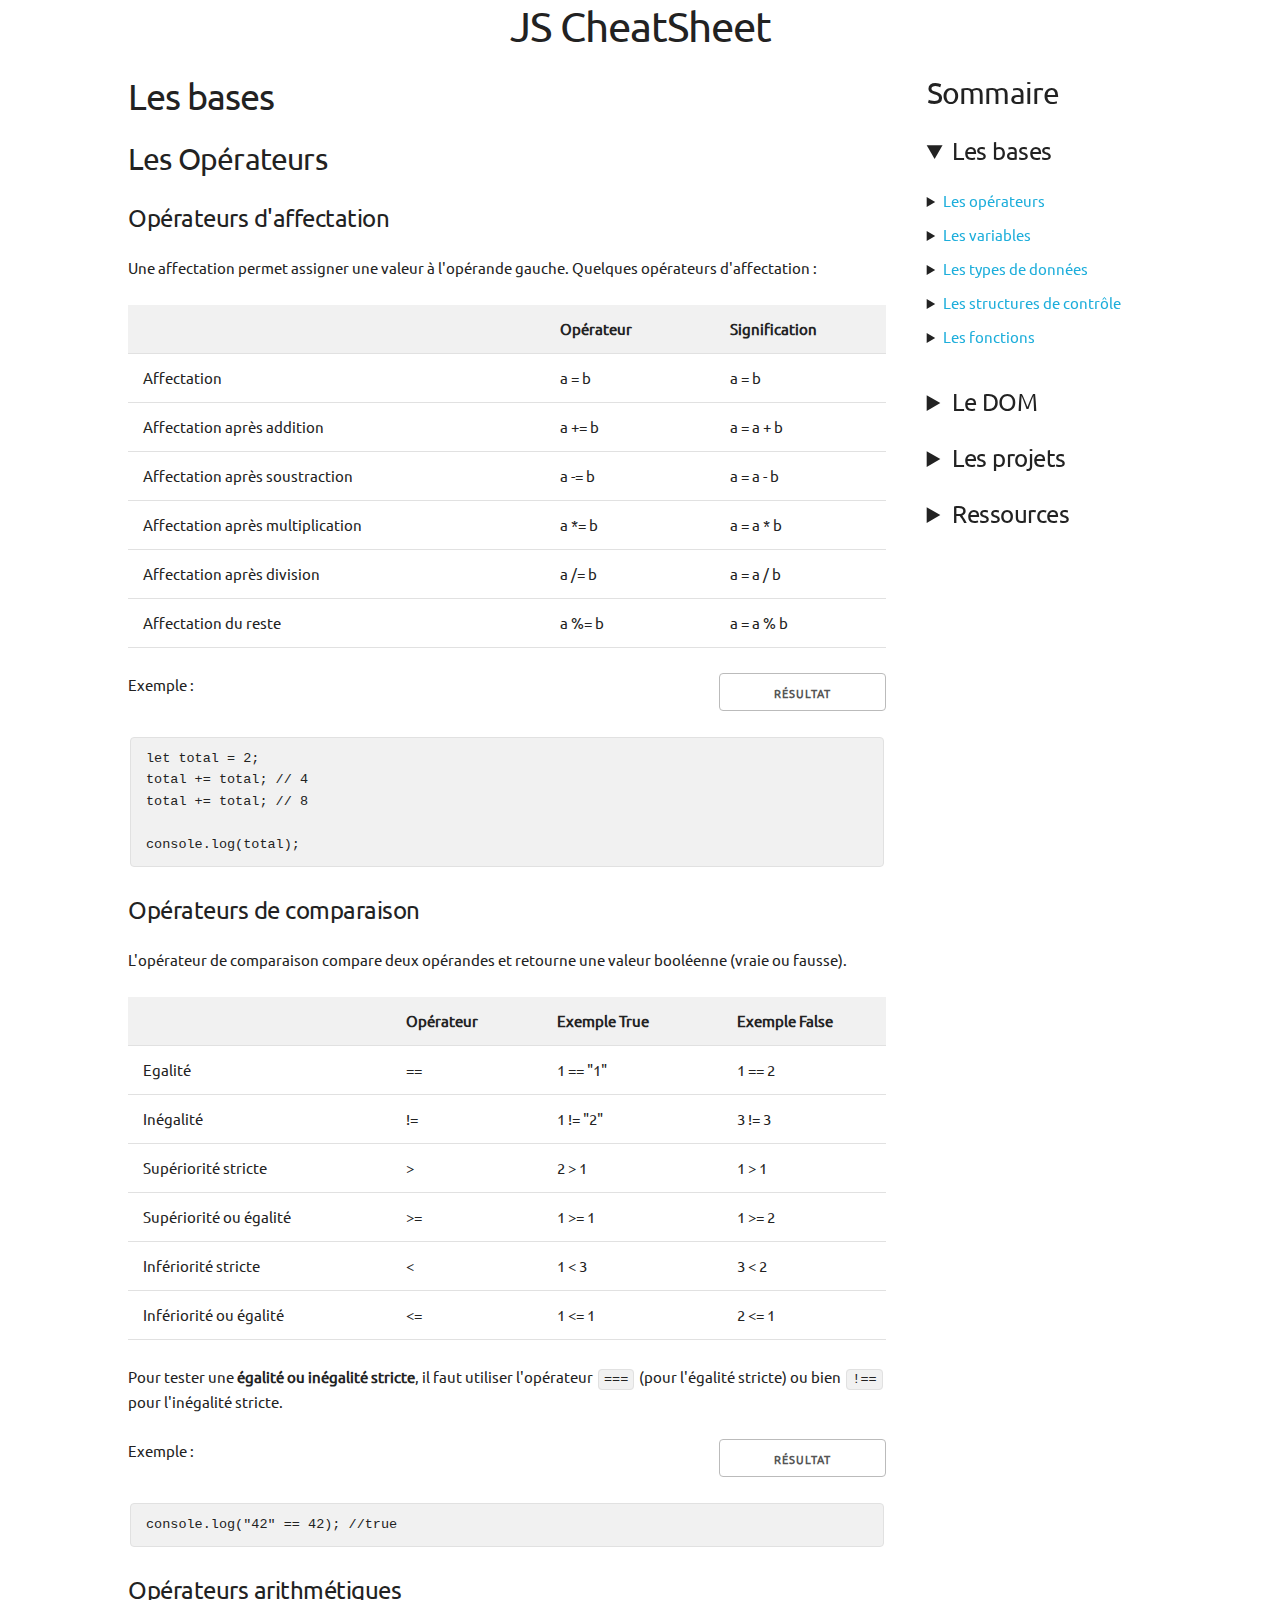
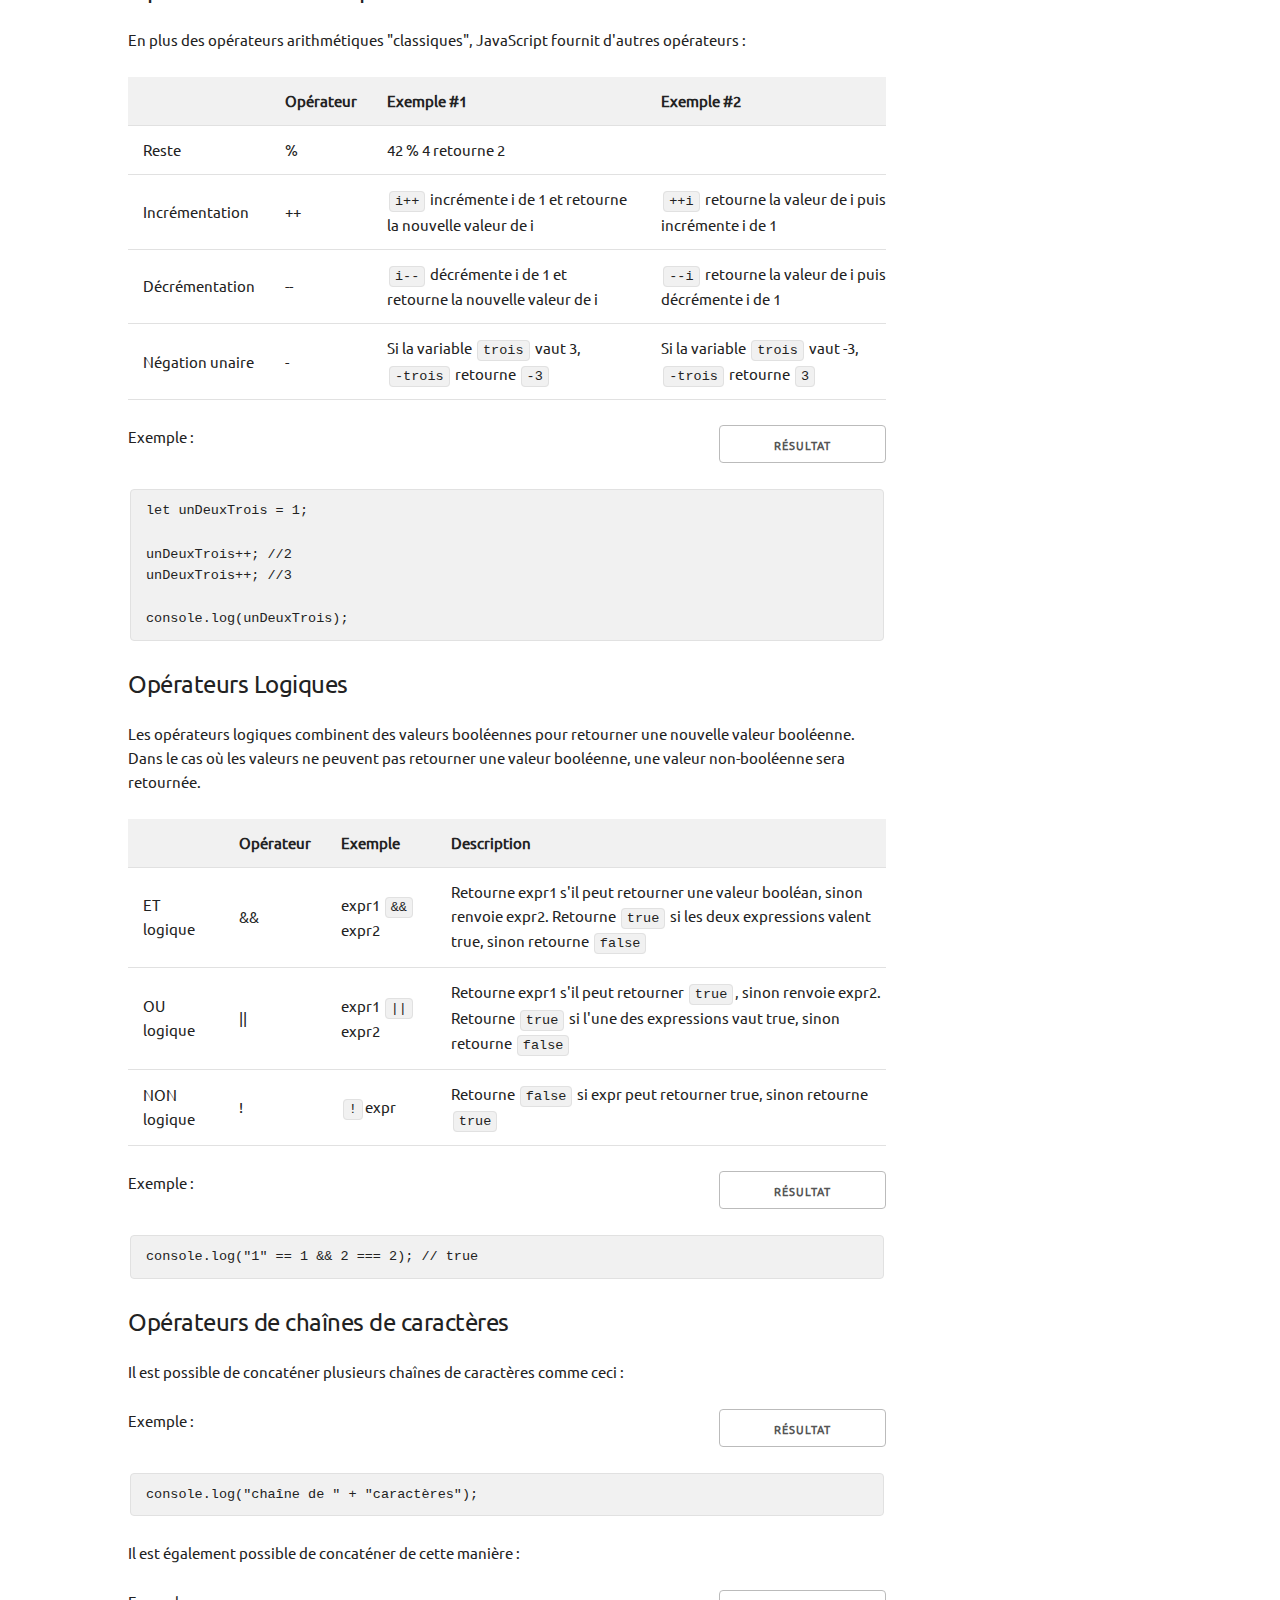
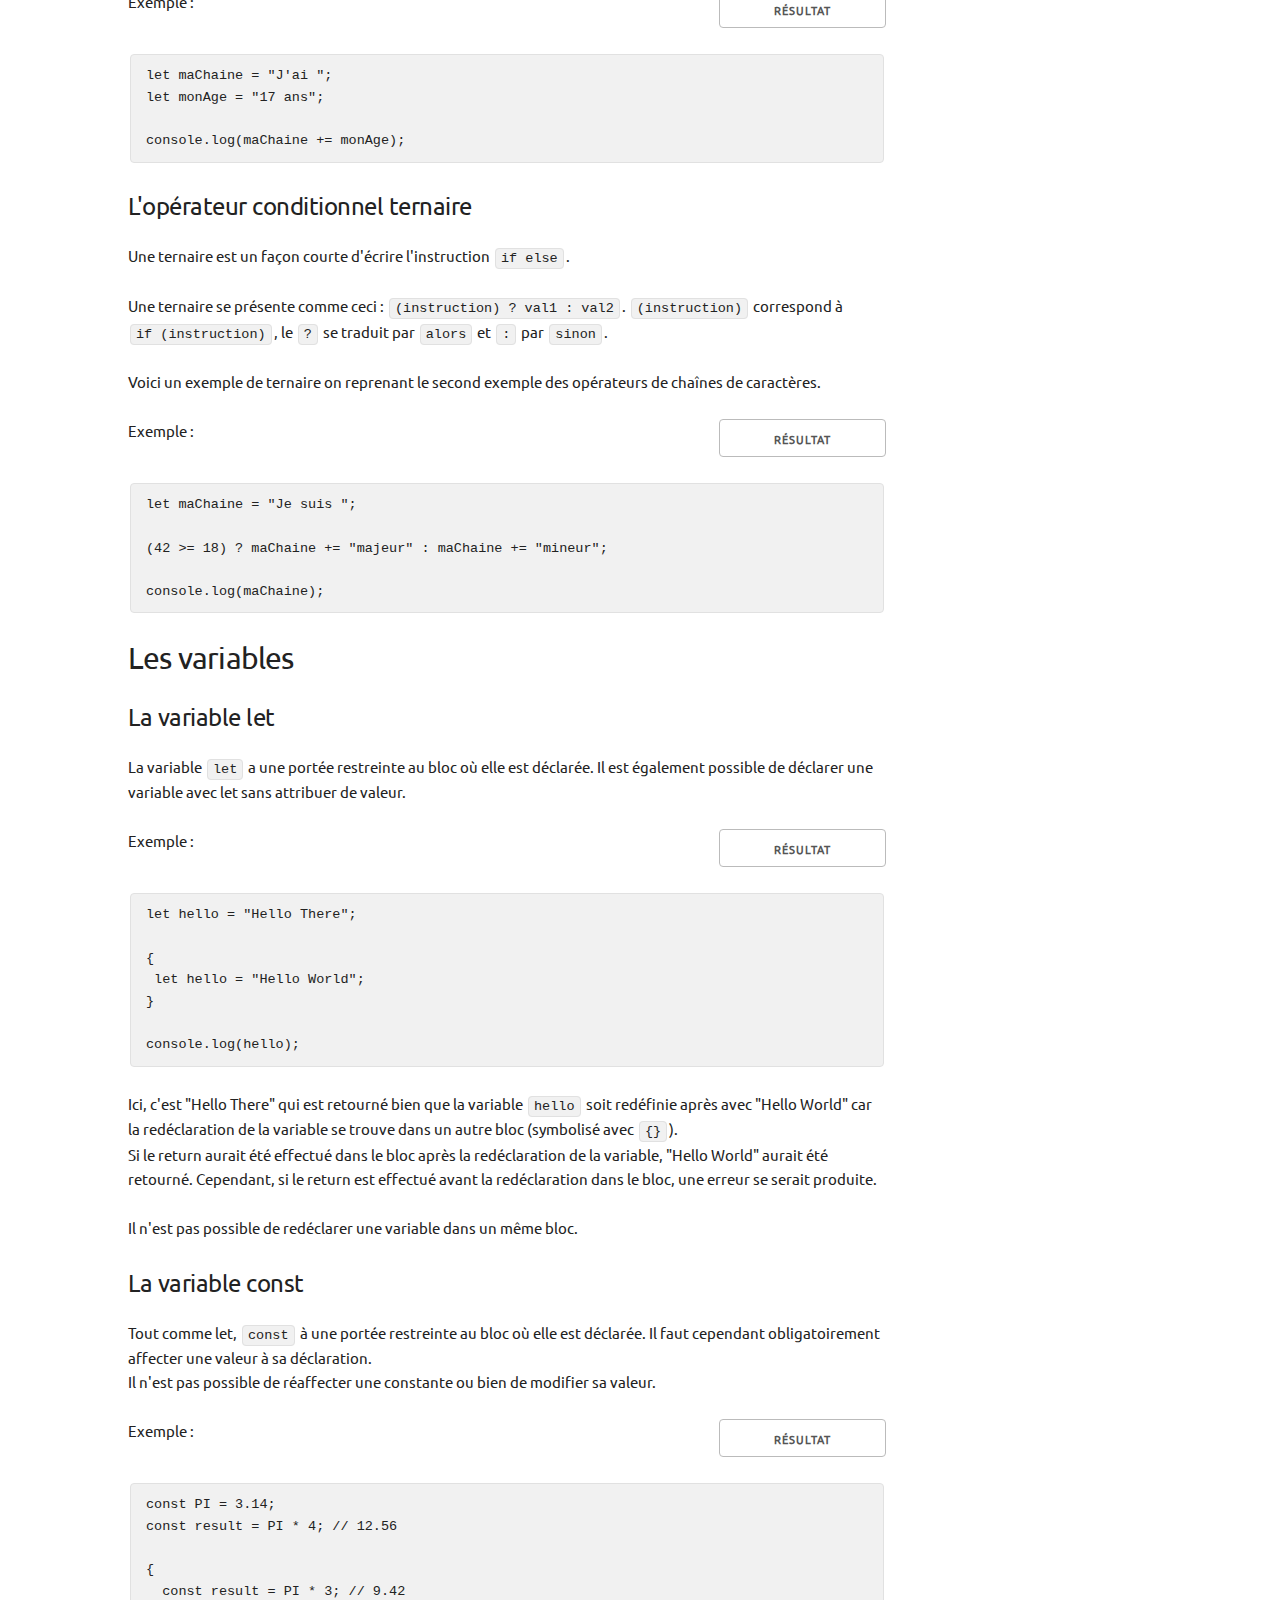
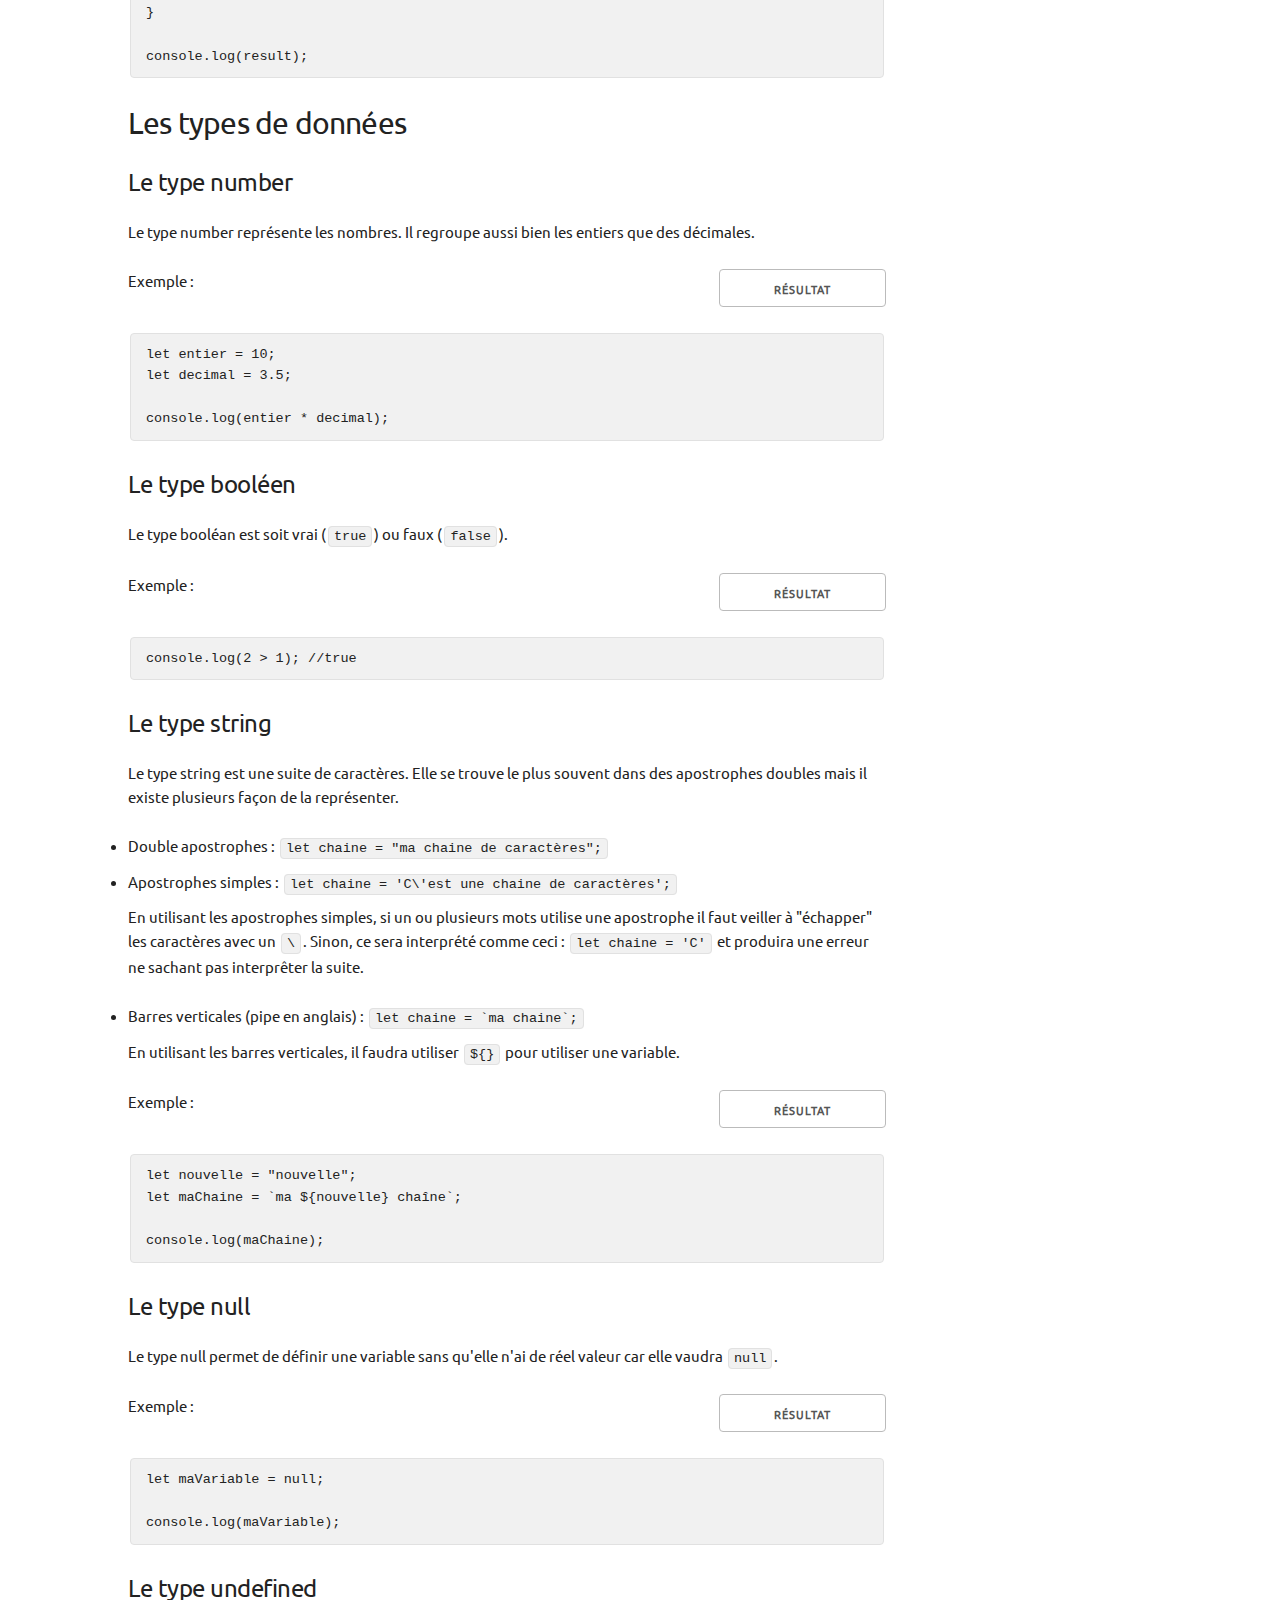
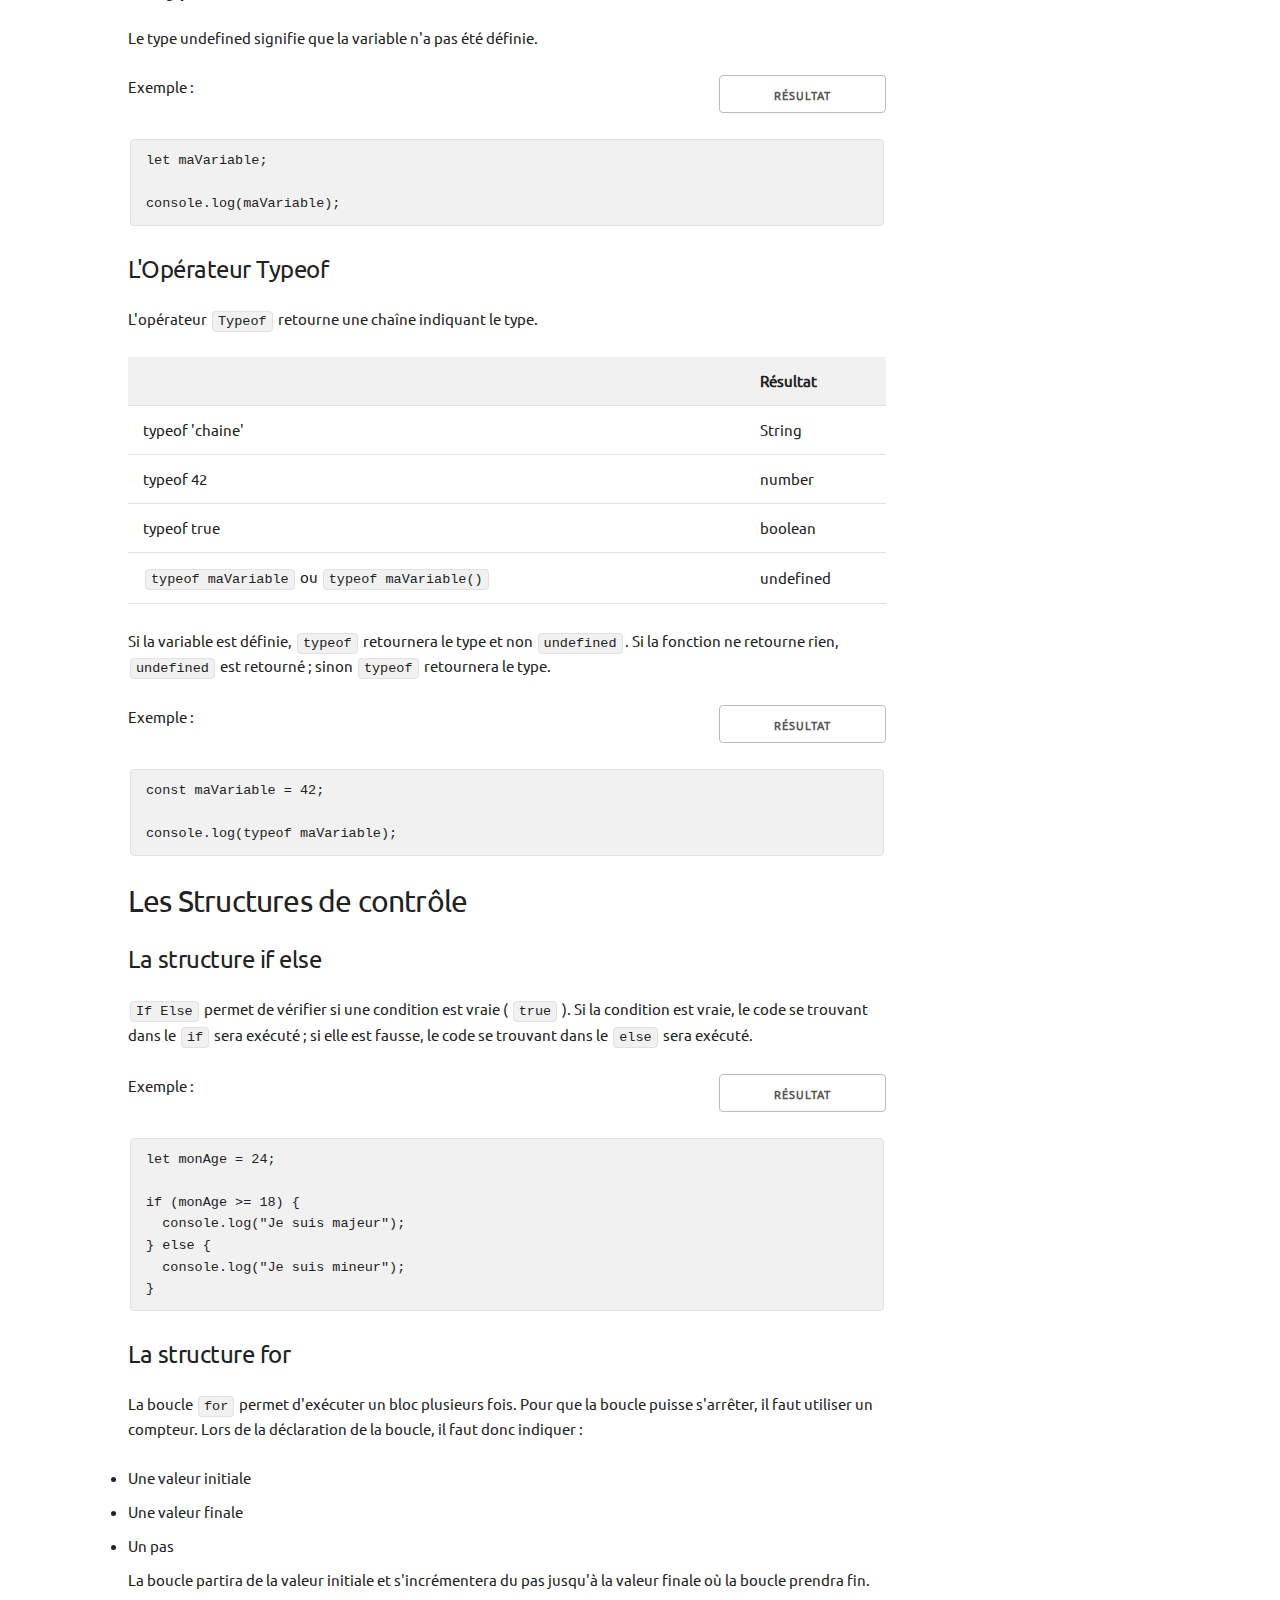
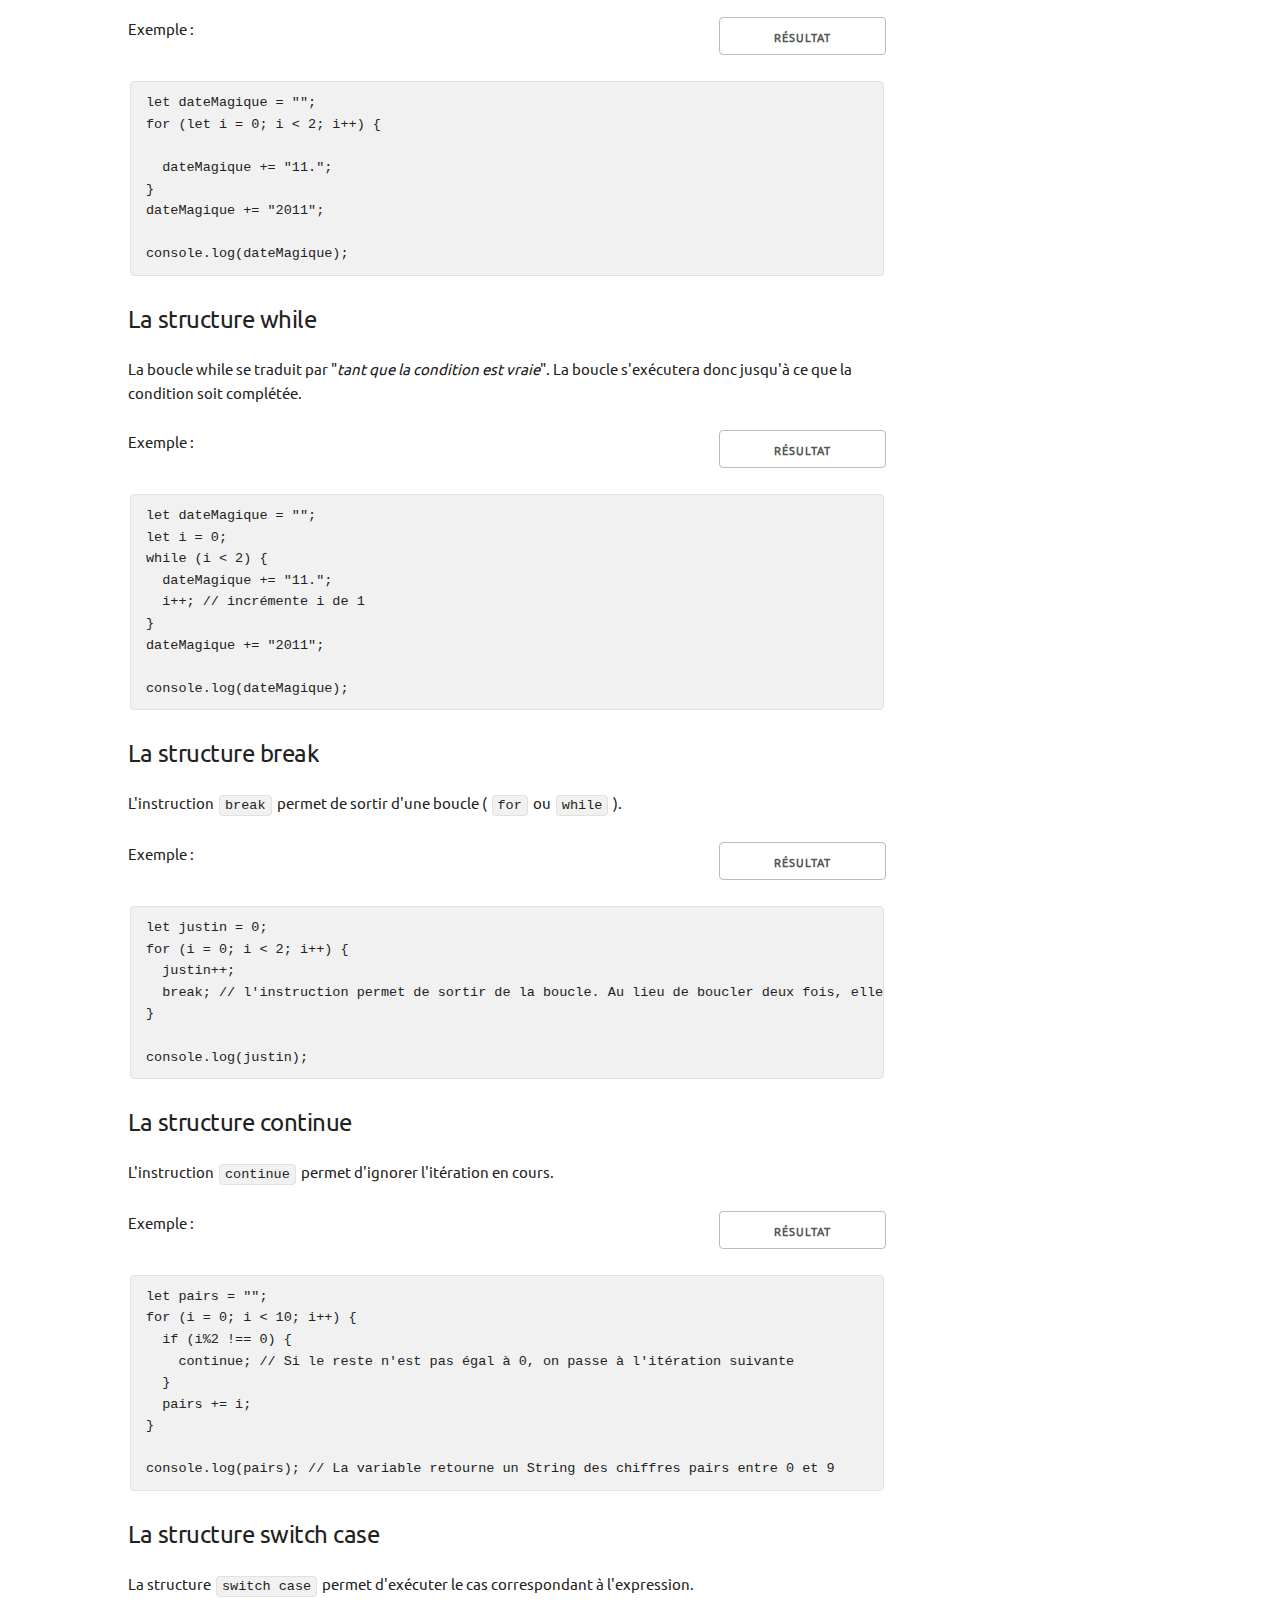
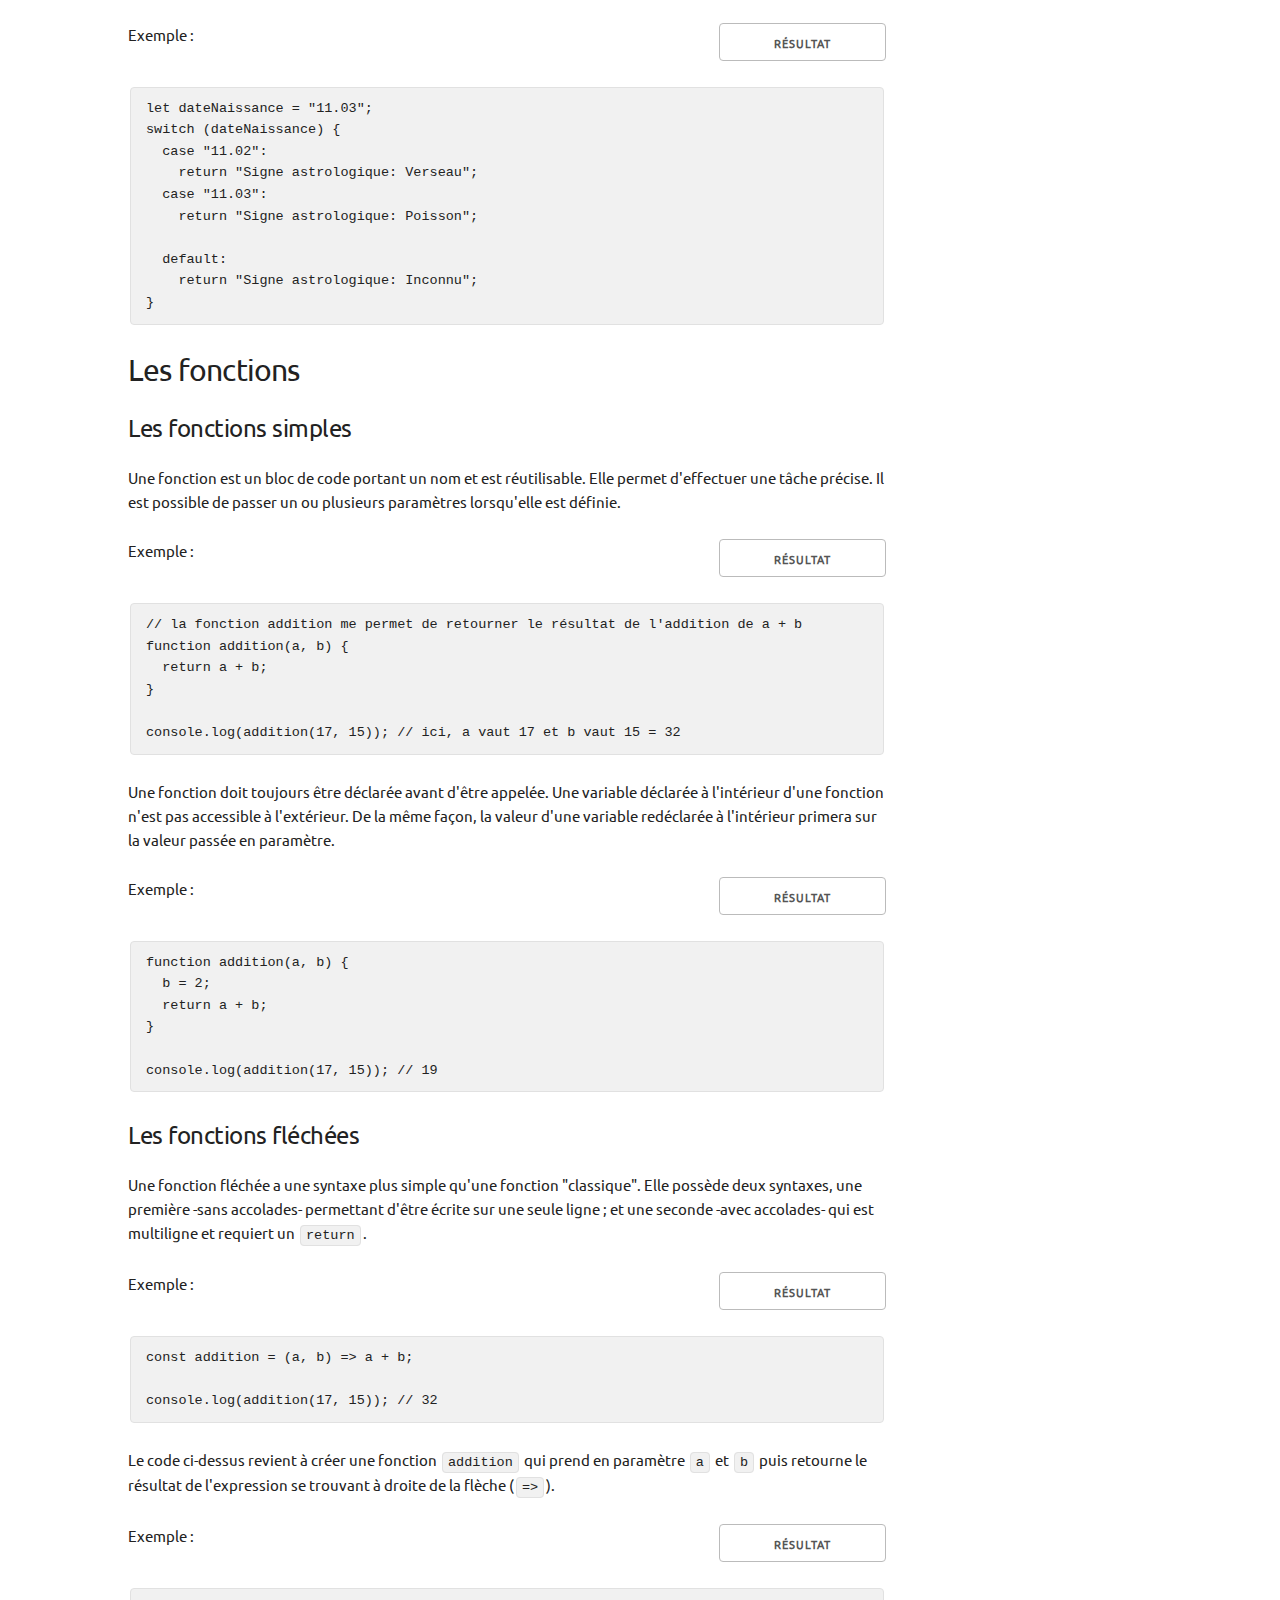
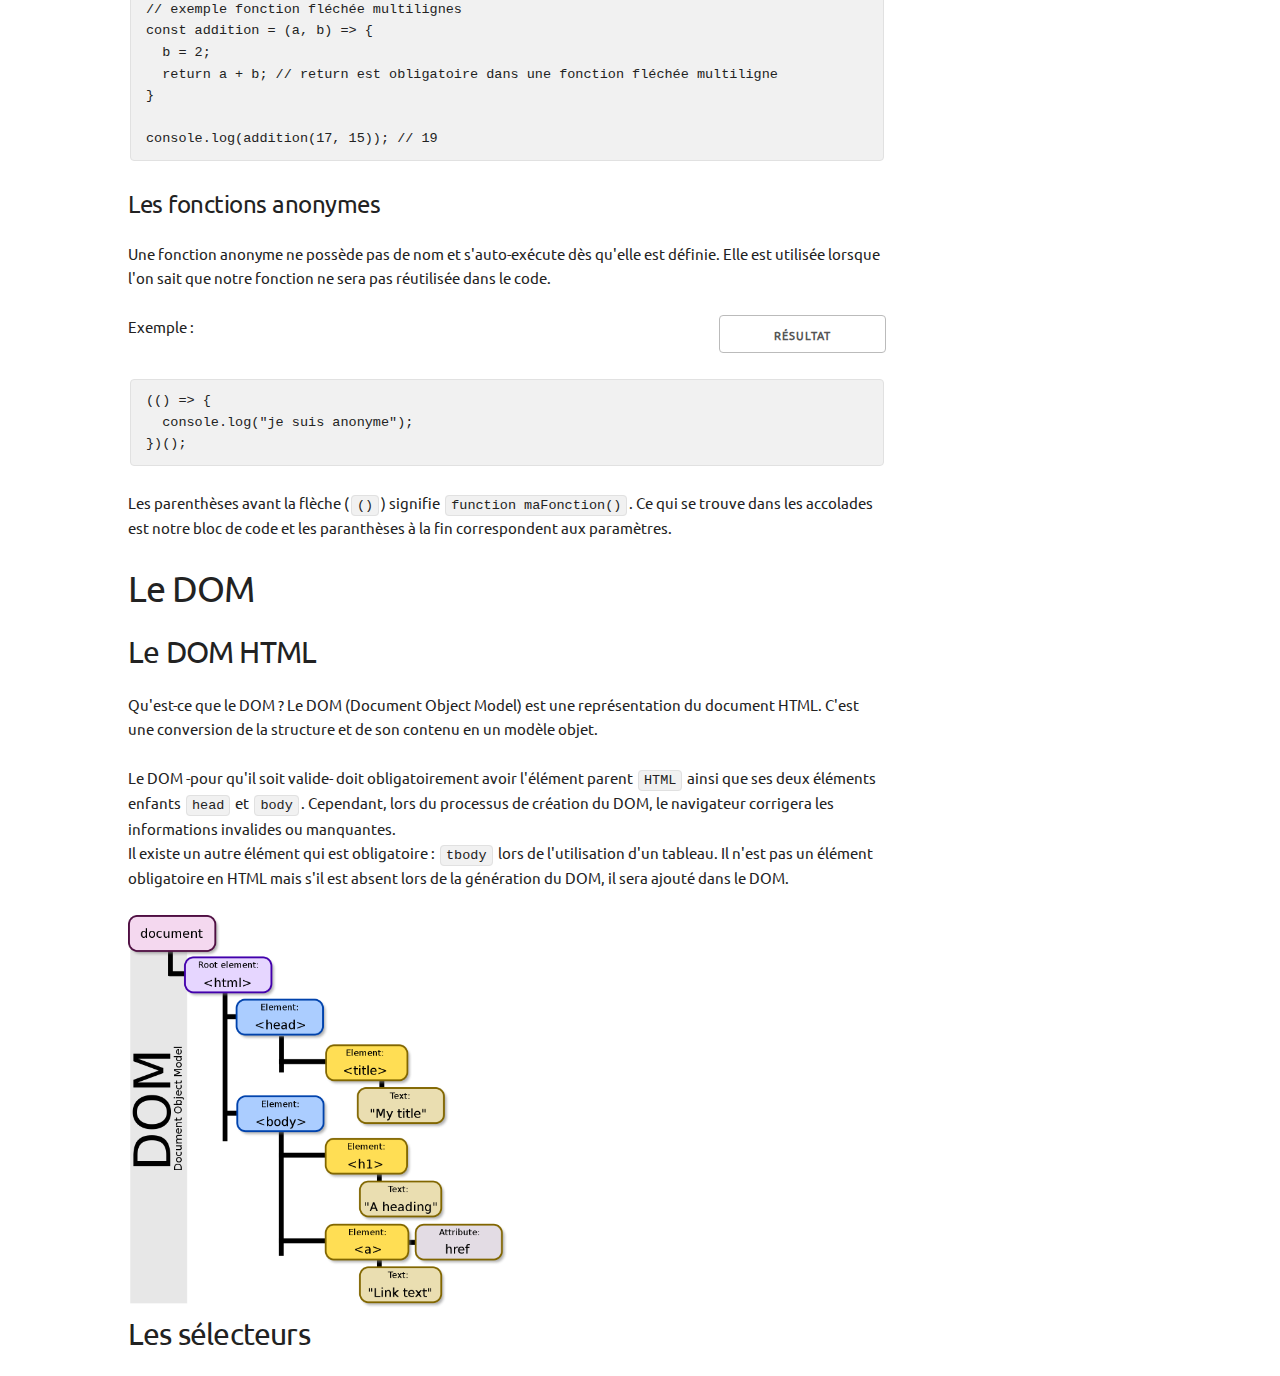
==== index.html @ 6d438ee9 "Cours DOM v1" ====
<!DOCTYPE html>
<html lang="en">

<head>
  <meta charset="UTF-8" />
  <meta http-equiv="X-UA-Compatible" content="IE=edge" />
  <meta name="viewport" content="width=device-width, initial-scale=1.0" />

  <title>JavaScript Cheat Sheet</title>

  <!-- Skeleton CSS -->
  <link rel="stylesheet" href="/assets/css/normalize.css" />
  <link rel="stylesheet" href="/assets/css/skeleton.css" />

  <!-- Custom CSS -->
  <link rel="stylesheet" href="/assets/css/jscs.css" />
</head>

<body>
  <header>
    <h2>JS CheatSheet</h2>
  </header>

  <div class="container">
    <main>

      <div class="row">
        <div class="nine columns">

          <!-- LES BASES -->
          <article>

            <h3>Les bases</h3>

            <!-- OPERATEURS -->
            <article id="operateurs">
              <h4>Les Opérateurs</h4>
  
              <!-- OPERATEURS D'AFFECTATIONS -->
              <section id="opeAffectation">
                <h5>Opérateurs d'affectation</h5>
  
                <p>
                  Une affectation permet assigner une valeur à l'opérande
                  gauche. Quelques opérateurs d'affectation :
                </p>
  
                <table class="u-full-width">
                  <thead>
                    <tr>
                      <th>&nbsp;</th>
                      <th>Opérateur</th>
                      <th>Signification</th>
                    </tr>
                  </thead>
                  <tbody>
                    <tr>
                      <td>Affectation</td>
                      <td>a = b</td>
                      <td>a = b</td>
                    </tr>
                    <tr>
                      <td>Affectation après addition</td>
                      <td>a += b</td>
                      <td>a = a + b</td>
                    </tr>
                    <tr>
                      <td>Affectation après soustraction</td>
                      <td>a -= b</td>
                      <td>a = a - b</td>
                    </tr>
                    <tr>
                      <td>Affectation après multiplication</td>
                      <td>a *= b</td>
                      <td>a = a * b</td>
                    </tr>
                    <tr>
                      <td>Affectation après division</td>
                      <td>a /= b</td>
                      <td>a = a / b</td>
                    </tr>
                    <tr>
                      <td>Affectation du reste</td>
                      <td>a %= b</td>
                      <td>a = a % b</td>
                    </tr>
                  </tbody>
                </table>
  
                <div class="row">
                  <p class="three columns">Exemple :</p>
                  <span class="six columns">&nbsp</span>
                  <button class="three columns" type="button" onclick="resultOpeAffectation()">
                    Résultat
                  </button>
                </div>
  
                <pre><code id="operateurAffectation">
                              </code></pre>
              </section>
  
              <!-- OPERATEURS DE COMPARAISONS -->
              <section id="opeComparaison">
                <h5>Opérateurs de comparaison</h5>
                <p>
                  L'opérateur de comparaison compare deux opérandes et retourne
                  une valeur booléenne (vraie ou fausse).
                </p>
  
                <table class="u-full-width">
                  <thead>
                    <tr>
                      <th>&nbsp;</th>
                      <th>Opérateur</th>
                      <th>Exemple True</th>
                      <th>Exemple False</th>
                    </tr>
                  </thead>
                  <tbody>
                    <tr>
                      <td>Egalité</td>
                      <td>==</td>
                      <td>1 == "1"</td>
                      <td>1 == 2</td>
                    </tr>
                    <tr>
                      <td>Inégalité</td>
                      <td>!=</td>
                      <td>1 != "2"</td>
                      <td>3 != 3</td>
                    </tr>
                    <tr>
                      <td>Supériorité stricte</td>
                      <td>></td>
                      <td>2 > 1</td>
                      <td>1 > 1</td>
                    </tr>
                    <tr>
                      <td>Supériorité ou égalité</td>
                      <td>>=</td>
                      <td>1 >= 1</td>
                      <td>1 >= 2</td>
                    </tr>
                    <tr>
                      <td>Infériorité stricte</td>
                      <td><</td>
                      </td>
  
                      <td>1 < 3</td>
                      <td>3 < 2</td>
                    </tr>
                    <tr>
                      <td>Infériorité ou égalité</td>
                      <td><=</td>
                      </td>
  
                      <td>1 <= 1</td>
                      <td>2 <= 1</td>
                    </tr>
                  </tbody>
                </table>
  
                <p>
                  Pour tester une <strong>égalité ou inégalité stricte</strong>,
                  il faut utiliser l'opérateur <code>===</code> (pour l'égalité
                  stricte) ou bien <code>!==</code> pour l'inégalité stricte.
                </p>
  
                <div class="row">
                  <p class="three columns">Exemple :</p>
                  <span class="six columns">&nbsp</span>
                  <button class="three columns" type="button" onclick="resultOpeComparaison()">
                    Résultat
                  </button>
                </div>
  
                <pre><code id="operateurComparaison">
                              </code></pre>
              </section>
  
              <!-- OPERATEURS ARITHMETIQUES -->
              <section id="opeArithmetique">
                <h5>Opérateurs arithmétiques</h5>
                <p>
                  En plus des opérateurs arithmétiques "classiques", JavaScript
                  fournit d'autres opérateurs :
                </p>
  
                <table class="u-full-width">
                  <thead>
                    <tr>
                      <th>&nbsp;</th>
                      <th>Opérateur</th>
                      <th>Exemple #1</th>
                      <th>Exemple #2</th>
                    </tr>
                  </thead>
                  <tbody>
                    <tr>
                      <td>Reste</td>
                      <td>%</td>
                      <td>42 % 4 retourne 2</td>
                      <td>&nbsp;</td>
                    </tr>
                    <tr>
                      <td>Incrémentation</td>
                      <td>++</td>
                      <td>
                        <code>i++</code> incrémente i de 1 et retourne la
                        nouvelle valeur de i
                      </td>
                      <td>
                        <code>++i</code> retourne la valeur de i puis incrémente
                        i de 1
                      </td>
                    </tr>
                    <tr>
                      <td>Décrémentation</td>
                      <td>--</td>
                      <td>
                        <code>i--</code> décrémente i de 1 et retourne la
                        nouvelle valeur de i
                      </td>
                      <td>
                        <code>--i</code> retourne la valeur de i puis décrémente
                        i de 1
                      </td>
                    </tr>
                    <tr>
                      <td>Négation unaire</td>
                      <td>-</td>
                      <td>
                        Si la variable <code>trois</code> vaut 3,
                        <code>-trois</code> retourne <code>-3</code>
                      </td>
                      <td>
                        Si la variable <code>trois</code> vaut -3,
                        <code>-trois</code> retourne <code>3</code>
                      </td>
                    </tr>
                  </tbody>
                </table>
  
                <div class="row">
                  <p class="three columns">Exemple :</p>
                  <span class="six columns">&nbsp</span>
                  <button class="three columns" type="button" onclick="resultOpeArithmetique()">
                    Résultat
                  </button>
                </div>
  
                <pre><code id="operateurArithmetique">
                              </code></pre>
              </section>
  
              <!-- OPERATEURS LOGIQUES -->
              <section id="opeLogiques">
  
                <h5>Opérateurs Logiques</h5>
                <p>
                  Les opérateurs logiques combinent des valeurs booléennes pour
                  retourner une nouvelle valeur booléenne. Dans le cas où les
                  valeurs ne peuvent pas retourner une valeur booléenne, une
                  valeur non-booléenne sera retournée.
                </p>
  
                <table class="u-full-width">
                  <thead>
                    <tr>
                      <th>&nbsp;</th>
                      <th>Opérateur</th>
                      <th>Exemple</th>
                      <th>Description</th>
                    </tr>
                  </thead>
                  <tbody>
                    <tr>
                      <td>ET logique</td>
                      <td>&&</td>
                      <td>expr1 <code>&&</code> expr2</td>
                      <td>Retourne expr1 s'il peut retourner une valeur booléan, sinon renvoie expr2. Retourne
                        <code>true</code> si les deux expressions valent true, sinon retourne <code>false</code>
                      </td>
                    </tr>
                    <tr>
                      <td>OU logique</td>
                      <td>||</td>
                      <td>expr1 <code>||</code> expr2</td>
                      <td>Retourne expr1 s'il peut retourner <code>true</code>, sinon renvoie expr2. Retourne
                        <code>true</code> si l'une des expressions vaut true, sinon retourne <code>false</code>
                      </td>
                    </tr>
                    <tr>
                      <td>NON logique</td>
                      <td>!</td>
                      <td><code>!</code>expr</td>
                      <td>Retourne <code>false</code> si expr peut retourner true, sinon retourne <code>true</code></td>
                    </tr>
                  </tbody>
                </table>
  
                <div class="row">
                  <p class="three columns">Exemple :</p>
                  <span class="six columns">&nbsp</span>
                  <button class="three columns" type="button" onclick="resultOpeLogique()">
                    Résultat
                  </button>
                </div>
  
                <pre><code id="operateurLogique">
                              </code></pre>
  
              </section>
  
              <!-- OPERATEURS DE CHAINES DE CARACTERES -->
              <section id="opeChainesCaracteres">
  
                <h5>Opérateurs de chaînes de caractères</h5>
                <p>Il est possible de concaténer plusieurs chaînes de caractères comme ceci :</p>
  
                <div class="row">
                  <p class="three columns">Exemple :</p>
                  <span class="six columns">&nbsp</span>
                  <button class="three columns" type="button" onclick="resultOpeChaineCarac1()">
                    Résultat
                  </button>
                </div>
  
                <pre><code id="operateurChaineCaractere1">
                </code></pre>
  
                <p>Il est également possible de concaténer de cette manière :</p>
  
                <div class="row">
                  <p class="three columns">Exemple :</p>
                  <span class="six columns">&nbsp</span>
                  <button class="three columns" type="button" onclick="resultOpeChaineCarac2()">
                    Résultat
                  </button>
                </div>
  
                <pre><code id="operateurChaineCaractere2">
                </code></pre>
  
              </section>
  
              <!-- OPERATEUR TERNAIRE -->
              <section id="opeTernaire">
  
                <h5>L'opérateur conditionnel ternaire</h5>
                <p>Une ternaire est un façon courte d'écrire l'instruction <code>if else</code>.</p>
                <p>Une ternaire se présente comme ceci : <code>(instruction) ? val1 : val2</code>.
                  <code>(instruction)</code> correspond à <code>if (instruction)</code>, le <code>?</code> se traduit par
                  <code>alors</code> et <code>:</code> par <code>sinon</code>.
                </p>
                <p>Voici un exemple de ternaire on reprenant le second exemple des opérateurs de chaînes de caractères.
                </p>
  
                <div class="row">
                  <p class="three columns">Exemple :</p>
                  <span class="six columns">&nbsp</span>
                  <button class="three columns" type="button" onclick="resultOpeTernaire()">
                    Résultat
                  </button>
                </div>
  
                <pre><code id="operateurTernaire">
                </code></pre>
  
              </section>
  
            </article>
  
            <!-- VARIABLES -->
            <article id="variables">
  
              <h4>Les variables</h4>
  
              <!-- VARIABLE LET -->
              <section id="varLet">
  
                <h5>La variable let</h5>
                <p>La variable <code>let</code> a une portée restreinte au bloc où elle est déclarée. Il est également
                  possible de déclarer une variable avec let sans attribuer de valeur.</p>
  
                <div class="row">
                  <p class="three columns">Exemple :</p>
                  <span class="six columns">&nbsp</span>
                  <button class="three columns" type="button" onclick="resultVarLet()">
                    Résultat
                  </button>
                </div>
  
                <pre><code id="variableLet">
                </code></pre>
  
                <p>Ici, c'est "Hello There" qui est retourné bien que la variable <code>hello</code> soit redéfinie après
                  avec "Hello World" car la redéclaration de la variable se trouve dans un autre bloc (symbolisé avec
                  <code>{}</code>).<br>Si le return aurait été effectué dans le bloc après la redéclaration de la
                  variable, "Hello World" aurait été retourné. Cependant, si le return est effectué avant la redéclaration
                  dans le bloc, une erreur se serait produite.
                </p>
                <p>Il n'est pas possible de redéclarer une variable dans un même bloc.</p>
  
              </section>
  
              <!-- VARIABLE CONST -->
              <section id="varConst">
  
                <h5>La variable const</h5>
                <p>Tout comme let, <code>const</code> à une portée restreinte au bloc où elle est déclarée. Il faut
                  cependant obligatoirement affecter une valeur à sa déclaration.<br>Il n'est pas possible de réaffecter
                  une constante ou bien de modifier sa valeur.</p>
  
                <div class="row">
                  <p class="three columns">Exemple :</p>
                  <span class="six columns">&nbsp</span>
                  <button class="three columns" type="button" onclick="resultVarConst()">
                    Résultat
                  </button>
                </div>
  
                <pre><code id="variableConst">
                </code></pre>
  
              </section>
  
            </article>
  
            <!-- TYPES DE DONNEES -->
            <article id="dataType">
  
              <h4>Les types de données</h4>
  
              <!-- TYPE NUMBER -->
              <section id="dataTypeNumber">
  
                <h5>Le type number</h5>
                <p>Le type number représente les nombres. Il regroupe aussi bien les entiers que des décimales.</p>
  
                <div class="row">
                  <p class="three columns">Exemple :</p>
                  <span class="six columns">&nbsp</span>
                  <button class="three columns" type="button" onclick="resultDatatNumber()">
                    Résultat
                  </button>
                </div>
  
                <pre><code id="datatNumber">
                </code></pre>
  
              </section>
  
              <!-- TYPE BOOLEEN -->
              <section id="dataTypeBoolean">
  
                <h5>Le type booléen</h5>
                <p>Le type booléan est soit vrai (<code>true</code>) ou faux (<code>false</code>).</p>
  
                <div class="row">
                  <p class="three columns">Exemple :</p>
                  <span class="six columns">&nbsp</span>
                  <button class="three columns" type="button" onclick="resultDatatBool()">
                    Résultat
                  </button>
                </div>
  
                <pre><code id="datatBool">
                </code></pre>
  
              </section>
  
              <!-- TYPE STRING -->
              <section id="dataTypeString">
  
                <h5>Le type string</h5>
                <p>Le type string est une suite de caractères. Elle se trouve le plus souvent dans des apostrophes doubles
                  mais il existe plusieurs façon de la représenter.</p>
                <li>
                  Double apostrophes : <code>let chaine = "ma chaine de caractères";</code>
                </li>
                <li>
                  Apostrophes simples : <code>let chaine = 'C\'est une chaine de caractères';</code>
                </li>
                <p>En utilisant les apostrophes simples, si un ou plusieurs mots utilise une apostrophe il faut veiller à
                  "échapper" les caractères avec un <code>\</code>. Sinon, ce sera interprété comme ceci :
                  <code>let chaine = 'C'</code> et produira une erreur ne sachant pas interprêter la suite.
                </p>
                <li>
                  Barres verticales (pipe en anglais) : <code>let chaine = `ma chaine`;</code>
                </li>
                <p>En utilisant les barres verticales, il faudra utiliser <code>${}</code> pour utiliser une variable.</p>
  
                <div class="row">
                  <p class="three columns">Exemple :</p>
                  <span class="six columns">&nbsp</span>
                  <button class="three columns" type="button" onclick="resultDatatString()">
                    Résultat
                  </button>
                </div>
  
                <pre><code id="datatString">
                </code></pre>
  
              </section>
  
              <!-- TYPE NULL -->
              <section id="dataTypeNull">
  
                <h5>Le type null</h5>
                <p>Le type null permet de définir une variable sans qu'elle n'ai de réel valeur car elle vaudra
                  <code>null</code>.
                </p>
  
                <div class="row">
                  <p class="three columns">Exemple :</p>
                  <span class="six columns">&nbsp</span>
                  <button class="three columns" type="button" onclick="resultDatatNull()">
                    Résultat
                  </button>
                </div>
  
                <pre><code id="datatNull">
                </code></pre>
  
              </section>
  
              <!-- TYPE UNDEFINED -->
              <section id="dataTypeUndefined">
  
                <h5>Le type undefined</h5>
                <p>Le type undefined signifie que la variable n'a pas été définie.</p>
  
                <div class="row">
                  <p class="three columns">Exemple :</p>
                  <span class="six columns">&nbsp</span>
                  <button class="three columns" type="button" onclick="resultDatatUndefined()">
                    Résultat
                  </button>
                </div>
  
                <pre><code id="datatUndefined">
                </code></pre>
  
              </section>
  
              <!-- TYPE TYPEOF -->
              <section id="dataTypeTypeof">
  
                <h5>L'Opérateur Typeof</h5>
                <p>L'opérateur <code>Typeof</code> retourne une chaîne indiquant le type.</p>
  
                <table class="u-full-width">
                  <thead>
                    <tr>
                      <th>&nbsp;</th>
                      <th>Résultat</th>
                    </tr>
                  </thead>
                  <tbody>
                    <tr>
                      <td>typeof 'chaine'</td>
                      <td>String</td>
                    </tr>
                    <tr>
                      <td>typeof 42</td>
                      <td>number</td>
                    </tr>
                    <tr>
                      <td>typeof true</td>
                      <td>boolean</td>
                    </tr>
                    <tr>
                      <td><code>typeof maVariable</code> ou <code>typeof maVariable()</code></td>
                      <td>undefined</td>
                    </tr>
                  </tbody>
                </table>
  
                <p>Si la variable est définie, <code>typeof</code> retournera le type et non <code>undefined</code>. Si la
                  fonction ne retourne rien, <code>undefined</code> est retourné ; sinon <code>typeof</code> retournera le
                  type.</p>
  
                <div class="row">
                  <p class="three columns">Exemple :</p>
                  <span class="six columns">&nbsp</span>
                  <button class="three columns" type="button" onclick="resultDatatTypeof()">
                    Résultat
                  </button>
                </div>
  
                <pre><code id="datatTypeof">
                </code></pre>
  
              </section>
  
            </article>
  
            <!-- STRUCTURES DE CONTROLE -->
            <article id="structControle">
  
              <h4>Les Structures de contrôle</h4>
  
              <!-- STRUCTURE IF ELSE -->
              <section id="structControleIfElse">
  
                <h5>La structure if else</h5>
                <p>
                  <code>If Else</code> permet de vérifier si une condition est vraie ( <code>true</code> ). Si la
                  condition est vraie, le code se trouvant dans le <code>if</code> sera exécuté ; si elle est fausse, le
                  code se trouvant dans le <code>else</code> sera exécuté.
                </p>
  
                <div class="row">
                  <p class="three columns">Exemple :</p>
                  <span class="six columns">&nbsp</span>
                  <button class="three columns" type="button" onclick="resultStControleIf()">
                    Résultat
                  </button>
                </div>
  
                <pre><code id="stControleIf">
                </code></pre>
  
              </section>
  
              <!-- STRUCTURE FOR -->
              <section id="structControleFor">
  
                <h5>La structure for</h5>
                <p>
                  La boucle <code>for</code> permet d'exécuter un bloc plusieurs fois. Pour que la boucle puisse
                  s'arrêter, il faut utiliser un compteur. Lors de la déclaration de la boucle, il faut donc indiquer :
                  <li>Une valeur initiale</li>
                  <li>Une valeur finale</li>
                  <li>Un pas</li>
                  La boucle partira de la valeur initiale et s'incrémentera du pas jusqu'à la valeur finale où la boucle
                  prendra fin.
                </p>
  
                <div class="row">
                  <p class="three columns">Exemple :</p>
                  <span class="six columns">&nbsp</span>
                  <button class="three columns" type="button" onclick="resultStControleFor()">
                    Résultat
                  </button>
                </div>
  
                <pre><code id="stControleFor">
                </code></pre>
  
              </section>
  
              <!-- STRUCTURE WHILE -->
              <section id="structControleWhile">
  
                <h5>La structure while</h5>
                <p>
                  La boucle while se traduit par "<i>tant que la condition est vraie</i>". La boucle s'exécutera donc
                  jusqu'à ce que la condition soit complétée.
                </p>
  
                <div class="row">
                  <p class="three columns">Exemple :</p>
                  <span class="six columns">&nbsp</span>
                  <button class="three columns" type="button" onclick="resultStControleWhile()">
                    Résultat
                  </button>
                </div>
  
                <pre><code id="stControleWhile">
                </code></pre>
  
              </section>
  
              <!-- STRUCTURE BREAK -->
              <section id="structControleBreak">
  
                <h5>La structure break</h5>
                <p>
                  L'instruction <code>break</code> permet de sortir d'une boucle ( <code>for</code> ou <code>while</code>
                  ).
                </p>
  
                <div class="row">
                  <p class="three columns">Exemple :</p>
                  <span class="six columns">&nbsp</span>
                  <button class="three columns" type="button" onclick="resultStControleBreak()">
                    Résultat
                  </button>
                </div>
  
                <pre><code id="stControleBreak">
                </code></pre>
  
              </section>
  
              <!-- STRUCTURE CONTINUE -->
              <section id="structControleContinue">
  
                <h5>La structure continue</h5>
                <p>
                  L'instruction <code>continue</code> permet d'ignorer l'itération en cours.
                </p>
  
                <div class="row">
                  <p class="three columns">Exemple :</p>
                  <span class="six columns">&nbsp</span>
                  <button class="three columns" type="button" onclick="resultStControleContinue()">
                    Résultat
                  </button>
                </div>
  
                <pre><code id="stControleContinue">
                </code></pre>
  
              </section>
  
              <!-- STRUCTURE SWITCH CASE -->
              <section id="structControleSwitch">
  
                <h5>La structure switch case</h5>
                <p>
                  La structure <code>switch case</code> permet d'exécuter le cas correspondant à l'expression.
                </p>
  
                <div class="row">
                  <p class="three columns">Exemple :</p>
                  <span class="six columns">&nbsp</span>
                  <button class="three columns" type="button" onclick="resultStControleSwitch()">
                    Résultat
                  </button>
                </div>
  
                <pre><code id="stControleSwitch">
                </code></pre>
  
              </section>
  
            </article>
  
            <!-- LES FONCTIONS -->
            <article id="fonctions">
  
              <h4>Les fonctions</h4>
  
              <!-- FONCTION SIMPLE -->
              <section id="fonctionSimple">
  
                <h5>Les fonctions simples</h5>
                <p>Une fonction est un bloc de code portant un nom et est réutilisable. Elle permet d'effectuer une tâche
                  précise. Il est possible de passer un ou plusieurs paramètres lorsqu'elle est définie.</p>
  
                <div class="row">
                  <p class="three columns">Exemple :</p>
                  <span class="six columns">&nbsp</span>
                  <button class="three columns" type="button" onclick="resultFuncSimple()">
                    Résultat
                  </button>
                </div>
  
                <pre><code id="funcSimple">
                </code></pre>
  
                <p>Une fonction doit toujours être déclarée avant d'être appelée. Une variable déclarée à l'intérieur
                  d'une fonction n'est pas accessible à l'extérieur. De la même façon, la valeur d'une variable redéclarée
                  à l'intérieur primera sur la valeur passée en paramètre.</p>
  
                <div class="row">
                  <p class="three columns">Exemple :</p>
                  <span class="six columns">&nbsp</span>
                  <button class="three columns" type="button" onclick="resultFuncSimpleSuite()">
                    Résultat
                  </button>
                </div>
  
                <pre><code id="funcSimpleSuite">
                </code></pre>
  
              </section>
  
              <!-- FONCTION FLECHEE -->
              <section id="fonctionFlechee">
  
                <h5>Les fonctions fléchées</h5>
                <p>Une fonction fléchée a une syntaxe plus simple qu'une fonction "classique". Elle possède deux syntaxes,
                  une première -sans accolades- permettant d'être écrite sur une seule ligne ; et une seconde -avec
                  accolades- qui est multiligne et requiert un <code>return</code>.</p>
  
                <div class="row">
                  <p class="three columns">Exemple :</p>
                  <span class="six columns">&nbsp</span>
                  <button class="three columns" type="button" onclick="resultFuncFlechee()">
                    Résultat
                  </button>
                </div>
  
                <pre><code id="funcFlechee">
                </code></pre>
  
                <p>Le code ci-dessus revient à créer une fonction <code>addition</code> qui prend en paramètre
                  <code>a</code> et <code>b</code> puis retourne le résultat de l'expression se trouvant à droite de la
                  flèche (<code>=></code>).</p>
  
                <div class="row">
                  <p class="three columns">Exemple :</p>
                  <span class="six columns">&nbsp</span>
                  <button class="three columns" type="button" onclick="resultFuncFlecheeMulti()">
                    Résultat
                  </button>
                </div>
  
                <pre><code id="funcFlecheeMulti">
                </code></pre>
  
              </section>
  
              <!-- FONCTION ANONYME -->
              <section id="fonctionAnonyme">
  
                <h5>Les fonctions anonymes</h5>
                <p>Une fonction anonyme ne possède pas de nom et s'auto-exécute dès qu'elle est définie. Elle est utilisée
                  lorsque l'on sait que notre fonction ne sera pas réutilisée dans le code.</p>
  
                <div class="row">
                  <p class="three columns">Exemple :</p>
                  <span class="six columns">&nbsp</span>
                  <button class="three columns" type="button" onclick="resultFuncAnonyme()">
                    Résultat
                  </button>
                </div>
  
                <pre><code id="funcAnonyme">
                </code></pre>
  
                <p>Les parenthèses avant la flèche (<code>()</code>) signifie <code>function maFonction()</code>. Ce qui
                  se trouve dans les accolades est notre bloc de code et les paranthèses à la fin correspondent aux
                  paramètres.</p>
  
              </section>
  
            </article>

          </article>

          <!-- LE DOM -->
          <article>

            <h3>Le DOM</h3>

            <!-- DOM HTML -->
            <article id="domHTML">
  
              <h4>Le DOM HTML</h4>

              <p>Qu'est-ce que le DOM ? Le DOM (Document Object Model) est une représentation du document HTML. C'est une conversion de la structure et de son contenu en un modèle objet.</p>
              <p>Le DOM -pour qu'il soit valide- doit obligatoirement avoir l'élément parent <code>HTML</code> ainsi que ses deux éléments enfants <code>head</code> et <code>body</code>. Cependant, lors du processus de création du DOM, le navigateur corrigera les informations invalides ou manquantes.<br>
              Il existe un autre élément qui est obligatoire : <code>tbody</code> lors de l'utilisation d'un tableau. Il n'est pas un élément obligatoire en HTML mais s'il est absent lors de la génération du DOM, il sera ajouté dans le DOM.</p>
            
              <img src="/assets/images/dom-model.png" alt="treedom">
  
            </article>

            <article id="selecteurs">

              <h4>Les sélecteurs</h4>

            </article>

          </article>


        </div>

        <!-- SOMMAIRE -->
        <div class="contents three columns">
          <h4>Sommaire</h4>

          <!-- LES BASES -->
          <details open>

            <summary>
              <h5>
                <li>Les bases</li>
              </h5>
            </summary>

            <ul>

              <!-- OPERATEURS -->
              <details>
                <summary>
                  <li><a href="#operateurs">Les opérateurs</a></li>
                </summary>
                <ul>
                  <li>
                    <a href="#opeAffectation">Les opérateurs d'affectation</a>
                  </li>
                  <li>
                    <a href="#opeComparaison">Les opérateurs de comparaison</a>
                  </li>
                  <li>
                    <a href="#opeArithmetique">Les opérateurs arithmétiques</a>
                  </li>
                  <li>
                    <a href="#opeLogiques">Les opérateurs logiques</a>
                  </li>
                  <li>
                    <a href="#opeChainesCaracteres">Les opérateurs de chaînes de caractères</a>
                  </li>
                  <li>
                    <a href="#opeTernaire">L'opérateur conditionnel ternaire</a>
                  </li>
                </ul>
              </details>

              <!-- VARIABLES -->
              <details>
                <summary>
                  <li><a href="#variables">Les variables</a></li>
                </summary>
                <ul>
                  <li>
                    <a href="#varTest">La variable let</a>
                  </li>
                  <li>
                    <a href="#varConst">La variable const</a>
                  </li>
                </ul>
              </details>

              <!-- TYPES DE DONNEES -->
              <details>
                <summary>
                  <li><a href="#dataType">Les types de données</a></li>
                </summary>
                <ul>
                  <li><a href="#dataTypeNumber">Le type number</a></li>
                  <li><a href="#dataTypeBoolean">Le type booléen</a></li>
                  <li><a href="#dataTypeString">Le type string</a></li>
                  <li><a href="#dataTypeNull">Le type null</a></li>
                  <li><a href="#dataTypeUndefined">Le type undefined</a></li>
                  <li><a href="#dataTypeTypeof">Opérateur Typeof</a></li>
                </ul>
              </details>

              <!-- STRUCTURES DE CONTROLE -->
              <details>
                <summary>
                  <li><a href="#structControle">Les structures de contrôle</a></li>
                </summary>
                <ul>
                  <li><a href="#structControleIfElse">If Else</a></li>
                  <li><a href="#structControleFor">For</a></li>
                  <li><a href="#structControleWhile">While</a></li>
                  <li><a href="#structControleBreak">Break</a></li>
                  <li><a href="#structControleContinu">Continue</a></li>
                  <li><a href="#structControleSwitch">Switch Case</a></li>
                </ul>
              </details>

              <!-- FONCTIONS -->
              <details>
                <summary>
                  <li><a href="#fonctions">Les fonctions</a></li>
                </summary>
                <ul>
                  <li><a href="#fonctionSimple">Fonction simple</a></li>
                  <li><a href="#fonctionFlechee">Fonction fléchée</a></li>
                  <li><a href="#fonctionAnonyme">Fonction anonyme</a></li>
                </ul>
              </details>

            </ul>

          </details>

          <!-- LE DOM -->
          <details>

            <summary>
              <h5>
                <li>Le DOM</li>
              </h5>
            </summary>

            <ul>
              <!-- DOM HTML -->
              <li><a href="#domHTML">Le DOM HTML</a></li>

              <details>
                <summary>
                  <li><a href="#selecteurs">Les sélecteurs</a></li>
                </summary>

                <ul>
                  <li><a href="#selectById">Sélecteur byId</a></li>
                  <li><a href="#selectByTagName">Sélecteur byTagName</a></li>
                  <li><a href="#selectByName">Sélecteur byName</a></li>
                  <li><a href="#selectByClassName">Sélecteur byClassName</a></li>
                  <li><a href="#selectQueries">Sélecteur CSS</a></li>
                </ul>

              </details>

            </ul>

          </details>          

          <!-- LES PROJETS -->
          <details>

            <summary>
              <h5>
                <li>Les projets</li>
              </h5>
            </summary>

            <ul>
              <li><a href="calculatrice.html" target="_blank">La calculatrice</a></li>
            </ul>

          </details>

          <!-- LES RESSOURCES -->
          <details>

            <summary>
              <h5>
                <li>Ressources</li>
              </h5>
            </summary>

            <ul>
              <li><a href="outils.html" target="_blank">Outils</a></li>
            </ul>

          </details>

        </div>
      </div>
    </main>
  </div>

  <footer>
    <p>
      Developed by <a href="https://github.com/DevKyky">DevKyky</a>. Based on
      the style of <a href="http://getskeleton.com/">Skeleton</a>
    </p>
    <p>
    </p>
  </footer>

  <!-- SCRIPTS OPERATEURS -->
  <script src="/assets/js/operateurs/operateurAffectation.js"></script>
  <script src="/assets/js/operateurs/operateurComparaison.js"></script>
  <script src="/assets/js/operateurs/operateurArithmetique.js"></script>
  <script src="/assets/js/operateurs/operateurLogique.js"></script>
  <script src="/assets/js/operateurs/operateurChaineCaractere1.js"></script>
  <script src="/assets/js/operateurs/operateurChaineCaractere2.js"></script>
  <script src="/assets/js/operateurs/operateurTernaire.js"></script>

  <!-- SCRIPTS VARIABLES -->
  <script src="/assets/js/variables/variableLet.js"></script>
  <script src="/assets/js/variables/variableConst.js"></script>

  <!-- SCRIPTS TYPES DE DONNEES -->
  <script src="/assets/js/datatypes/dataTypeNumber.js"></script>
  <script src="/assets/js/datatypes/dataTypeBoolean.js"></script>
  <script src="/assets/js/datatypes/dataTypeString.js"></script>
  <script src="/assets/js/datatypes/dataTypeNull.js"></script>
  <script src="/assets/js/datatypes/dataTypeUndefined.js"></script>
  <script src="/assets/js/datatypes/dataTypeTypeof.js"></script>

  <!-- SCRIPTS STRUCTURES DE CONTROLE -->
  <script src="/assets/js/structuresControle/structureControleIfElse.js"></script>
  <script src="/assets/js/structuresControle/structureControleFor.js"></script>
  <script src="/assets/js/structuresControle/structureControleWhile.js"></script>
  <script src="/assets/js/structuresControle/structureControleBreak.js"></script>
  <script src="/assets/js/structuresControle/structureControleContinue.js"></script>
  <script src="/assets/js/structuresControle/structureControleSwitchCase.js"></script>

  <!-- SCRIPTS FONCTIONS -->
  <script src="/assets/js/fonctions/fonctionSimple.js"></script>
  <script src="/assets/js/fonctions/fonctionSimpleSuite.js"></script>
  <script src="/assets/js/fonctions/fonctionFlechee.js"></script>
  <script src="/assets/js/fonctions/fonctionFlecheeMulti.js"></script>
  <script src="/assets/js/fonctions/fonctionAnonyme.js"></script>

</body>

</html>
---- assets/css/skeleton.css ----
/*
* Skeleton V2.0.4
* Copyright 2014, Dave Gamache
* www.getskeleton.com
* Free to use under the MIT license.
* http://www.opensource.org/licenses/mit-license.php
* 12/29/2014
*/

/* Table of contents
––––––––––––––––––––––––––––––––––––––––––––––––––
- Grid
- Base Styles
- Typography
- Links
- Buttons
- Forms
- Lists
- Code
- Tables
- Spacing
- Utilities
- Clearing
- Media Queries
*/

/* Grid
–––––––––––––––––––––––––––––––––––––––––––––––––– */
.container {
  position: relative;
  width: 100%;
  max-width: 1200px;
  margin: 0 auto;
  padding: 0 20px;
  box-sizing: border-box;
}
.column,
.columns {
  width: 100%;
  float: left;
  box-sizing: border-box;
}

/* For devices larger than 400px */
@media (min-width: 400px) {
  .container {
    width: 85%;
    padding: 0;
  }
}

/* For devices larger than 550px */
@media (min-width: 550px) {
  .container {
    width: 80%;
  }
  .column,
  .columns {
    margin-left: 4%;
  }
  .column:first-child,
  .columns:first-child {
    margin-left: 0;
  }

  .one.column,
  .one.columns {
    width: 4.66666666667%;
  }
  .two.columns {
    width: 13.3333333333%;
  }
  .three.columns {
    width: 22%;
  }
  .four.columns {
    width: 30.6666666667%;
  }
  .five.columns {
    width: 39.3333333333%;
  }
  .six.columns {
    width: 48%;
  }
  .seven.columns {
    width: 56.6666666667%;
  }
  .eight.columns {
    width: 65.3333333333%;
  }
  .nine.columns {
    width: 74%;
  }
  .ten.columns {
    width: 82.6666666667%;
  }
  .eleven.columns {
    width: 91.3333333333%;
  }
  .twelve.columns {
    width: 100%;
    margin-left: 0;
  }

  .one-third.column {
    width: 30.6666666667%;
  }
  .two-thirds.column {
    width: 65.3333333333%;
  }

  .one-half.column {
    width: 48%;
  }

  /* Offsets */
  .offset-by-one.column,
  .offset-by-one.columns {
    margin-left: 8.66666666667%;
  }
  .offset-by-two.column,
  .offset-by-two.columns {
    margin-left: 17.3333333333%;
  }
  .offset-by-three.column,
  .offset-by-three.columns {
    margin-left: 26%;
  }
  .offset-by-four.column,
  .offset-by-four.columns {
    margin-left: 34.6666666667%;
  }
  .offset-by-five.column,
  .offset-by-five.columns {
    margin-left: 43.3333333333%;
  }
  .offset-by-six.column,
  .offset-by-six.columns {
    margin-left: 52%;
  }
  .offset-by-seven.column,
  .offset-by-seven.columns {
    margin-left: 60.6666666667%;
  }
  .offset-by-eight.column,
  .offset-by-eight.columns {
    margin-left: 69.3333333333%;
  }
  .offset-by-nine.column,
  .offset-by-nine.columns {
    margin-left: 78%;
  }
  .offset-by-ten.column,
  .offset-by-ten.columns {
    margin-left: 86.6666666667%;
  }
  .offset-by-eleven.column,
  .offset-by-eleven.columns {
    margin-left: 95.3333333333%;
  }

  .offset-by-one-third.column,
  .offset-by-one-third.columns {
    margin-left: 34.6666666667%;
  }
  .offset-by-two-thirds.column,
  .offset-by-two-thirds.columns {
    margin-left: 69.3333333333%;
  }

  .offset-by-one-half.column,
  .offset-by-one-half.columns {
    margin-left: 52%;
  }
}

/* Base Styles
–––––––––––––––––––––––––––––––––––––––––––––––––– */
/* NOTE
html is set to 62.5% so that all the REM measurements throughout Skeleton
are based on 10px sizing. So basically 1.5rem = 15px :) */
html {
  font-size: 62.5%;
}
body {
  font-size: 1.5em; /* currently ems cause chrome bug misinterpreting rems on body element */
  line-height: 1.6;
  font-weight: 400;
  font-family: "Raleway", "HelveticaNeue", "Helvetica Neue", Helvetica, Arial,
    sans-serif;
  color: #222;
}

/* Typography
–––––––––––––––––––––––––––––––––––––––––––––––––– */
h1,
h2,
h3,
h4,
h5,
h6 {
  margin-top: 0;
  margin-bottom: 2rem;
  font-weight: 300;
}
h1 {
  font-size: 4rem;
  line-height: 1.2;
  letter-spacing: -0.1rem;
}
h2 {
  font-size: 3.6rem;
  line-height: 1.25;
  letter-spacing: -0.1rem;
}
h3 {
  font-size: 3rem;
  line-height: 1.3;
  letter-spacing: -0.1rem;
}
h4 {
  font-size: 2.4rem;
  line-height: 1.35;
  letter-spacing: -0.08rem;
}
h5 {
  font-size: 1.8rem;
  line-height: 1.5;
  letter-spacing: -0.05rem;
}
h6 {
  font-size: 1.5rem;
  line-height: 1.6;
  letter-spacing: 0;
}

/* Larger than phablet */
@media (min-width: 550px) {
  h1 {
    font-size: 5rem;
  }
  h2 {
    font-size: 4.2rem;
  }
  h3 {
    font-size: 3.6rem;
  }
  h4 {
    font-size: 3rem;
  }
  h5 {
    font-size: 2.4rem;
  }
  h6 {
    font-size: 1.5rem;
  }
}

p {
  margin-top: 0;
}

/* Links
–––––––––––––––––––––––––––––––––––––––––––––––––– */
a {
  color: #1eaedb;
}
a:hover {
  color: #0fa0ce;
}

/* Buttons
–––––––––––––––––––––––––––––––––––––––––––––––––– */
.button,
button,
input[type="submit"],
input[type="reset"],
input[type="button"] {
  display: inline-block;
  height: 38px;
  padding: 0 30px;
  color: #555;
  text-align: center;
  font-size: 11px;
  font-weight: 600;
  line-height: 38px;
  letter-spacing: 0.1rem;
  text-transform: uppercase;
  text-decoration: none;
  white-space: nowrap;
  background-color: transparent;
  border-radius: 4px;
  border: 1px solid #bbb;
  cursor: pointer;
  box-sizing: border-box;
}
.button:hover,
button:hover,
input[type="submit"]:hover,
input[type="reset"]:hover,
input[type="button"]:hover,
.button:focus,
button:focus,
input[type="submit"]:focus,
input[type="reset"]:focus,
input[type="button"]:focus {
  color: #333;
  border-color: #888;
  outline: 0;
}
.button.button-primary,
button.button-primary,
input[type="submit"].button-primary,
input[type="reset"].button-primary,
input[type="button"].button-primary {
  color: #fff;
  background-color: #33c3f0;
  border-color: #33c3f0;
}
.button.button-primary:hover,
button.button-primary:hover,
input[type="submit"].button-primary:hover,
input[type="reset"].button-primary:hover,
input[type="button"].button-primary:hover,
.button.button-primary:focus,
button.button-primary:focus,
input[type="submit"].button-primary:focus,
input[type="reset"].button-primary:focus,
input[type="button"].button-primary:focus {
  color: #fff;
  background-color: #1eaedb;
  border-color: #1eaedb;
}

/* Forms
–––––––––––––––––––––––––––––––––––––––––––––––––– */
input[type="email"],
input[type="number"],
input[type="search"],
input[type="text"],
input[type="tel"],
input[type="url"],
input[type="password"],
textarea,
select {
  height: 38px;
  padding: 6px 10px; /* The 6px vertically centers text on FF, ignored by Webkit */
  background-color: #fff;
  border: 1px solid #d1d1d1;
  border-radius: 4px;
  box-shadow: none;
  box-sizing: border-box;
}
/* Removes awkward default styles on some inputs for iOS */
input[type="email"],
input[type="number"],
input[type="search"],
input[type="text"],
input[type="tel"],
input[type="url"],
input[type="password"],
textarea {
  -webkit-appearance: none;
  -moz-appearance: none;
  appearance: none;
}
textarea {
  min-height: 65px;
  padding-top: 6px;
  padding-bottom: 6px;
}
input[type="email"]:focus,
input[type="number"]:focus,
input[type="search"]:focus,
input[type="text"]:focus,
input[type="tel"]:focus,
input[type="url"]:focus,
input[type="password"]:focus,
textarea:focus,
select:focus {
  border: 1px solid #33c3f0;
  outline: 0;
}
label,
legend {
  display: block;
  margin-bottom: 0.5rem;
  font-weight: 600;
}
fieldset {
  padding: 0;
  border-width: 0;
}
input[type="checkbox"],
input[type="radio"] {
  display: inline;
}
label > .label-body {
  display: inline-block;
  margin-left: 0.5rem;
  font-weight: normal;
}

/* Lists
–––––––––––––––––––––––––––––––––––––––––––––––––– */
ul {
  list-style: circle inside;
}
ol {
  list-style: decimal inside;
}
ol,
ul {
  padding-left: 0;
  margin-top: 0;
}
ul ul,
ul ol,
ol ol,
ol ul {
  margin: 1.5rem 0 1.5rem 3rem;
  font-size: 90%;
}
li {
  margin-bottom: 1rem;
}

/* Code
–––––––––––––––––––––––––––––––––––––––––––––––––– */
code {
  padding: 0.2rem 0.5rem;
  margin: 0 0.2rem;
  font-size: 90%;
  white-space: nowrap;
  background: #f1f1f1;
  border: 1px solid #e1e1e1;
  border-radius: 4px;
}
pre > code {
  display: block;
  padding: 1rem 1.5rem;
  white-space: pre;
}

/* Tables
–––––––––––––––––––––––––––––––––––––––––––––––––– */
th,
td {
  padding: 12px 15px;
  text-align: left;
  border-bottom: 1px solid #e1e1e1;
}
th:first-child,
td:first-child {
  padding-left: 0;
}
th:last-child,
td:last-child {
  padding-right: 0;
}

/* Spacing
–––––––––––––––––––––––––––––––––––––––––––––––––– */
button,
.button {
  margin-bottom: 1rem;
}
input,
textarea,
select,
fieldset {
  margin-bottom: 1.5rem;
}
pre,
blockquote,
dl,
figure,
table,
p,
ul,
ol,
form {
  margin-bottom: 2.5rem;
}

/* Utilities
–––––––––––––––––––––––––––––––––––––––––––––––––– */
.u-full-width {
  width: 100%;
  box-sizing: border-box;
}
.u-max-full-width {
  max-width: 100%;
  box-sizing: border-box;
}
.u-pull-right {
  float: right;
}
.u-pull-left {
  float: left;
}

/* Misc
–––––––––––––––––––––––––––––––––––––––––––––––––– */
hr {
  margin-top: 3rem;
  margin-bottom: 3.5rem;
  border-width: 0;
  border-top: 1px solid #e1e1e1;
}

/* Clearing
–––––––––––––––––––––––––––––––––––––––––––––––––– */

/* Self Clearing Goodness */
.container:after,
.row:after,
.u-cf {
  content: "";
  display: table;
  clear: both;
}

/* Media Queries
–––––––––––––––––––––––––––––––––––––––––––––––––– */
/*
Note: The best way to structure the use of media queries is to create the queries
near the relevant code. For example, if you wanted to change the styles for buttons
on small devices, paste the mobile query code up in the buttons section and style it
there.
*/

/* Larger than mobile */
@media (min-width: 400px) {
}

/* Larger than phablet (also point when grid becomes active) */
@media (min-width: 550px) {
}

/* Larger than tablet */
@media (min-width: 750px) {
}

/* Larger than desktop */
@media (min-width: 1000px) {
}

/* Larger than Desktop HD */
@media (min-width: 1200px) {
}
---- assets/css/jscs.css ----
@font-face {
  font-family: "Ubuntu";
  src: url("../fonts/Ubuntu-R.woff") format("woff");
}

/* GENERAL */

body {
  font-family: "Ubuntu";
}

h2 {
  text-align: center;
}

footer {
  margin-top: auto;
  font-size: 0.85em;
  text-align: center;
}

a:link {
  text-decoration: none;
}

img {
  width: 50%;
  max-width: max-content;
  max-height: auto;
}

/* TABLES */

table > thead {
  background-color: #f1f1f1;
}
td:first-child {
  padding-left: 1em;
}

/* TABLE OF CONTENS */

.contents {
  position: -webkit-sticky;
  position: sticky;
  top: 20px;
}
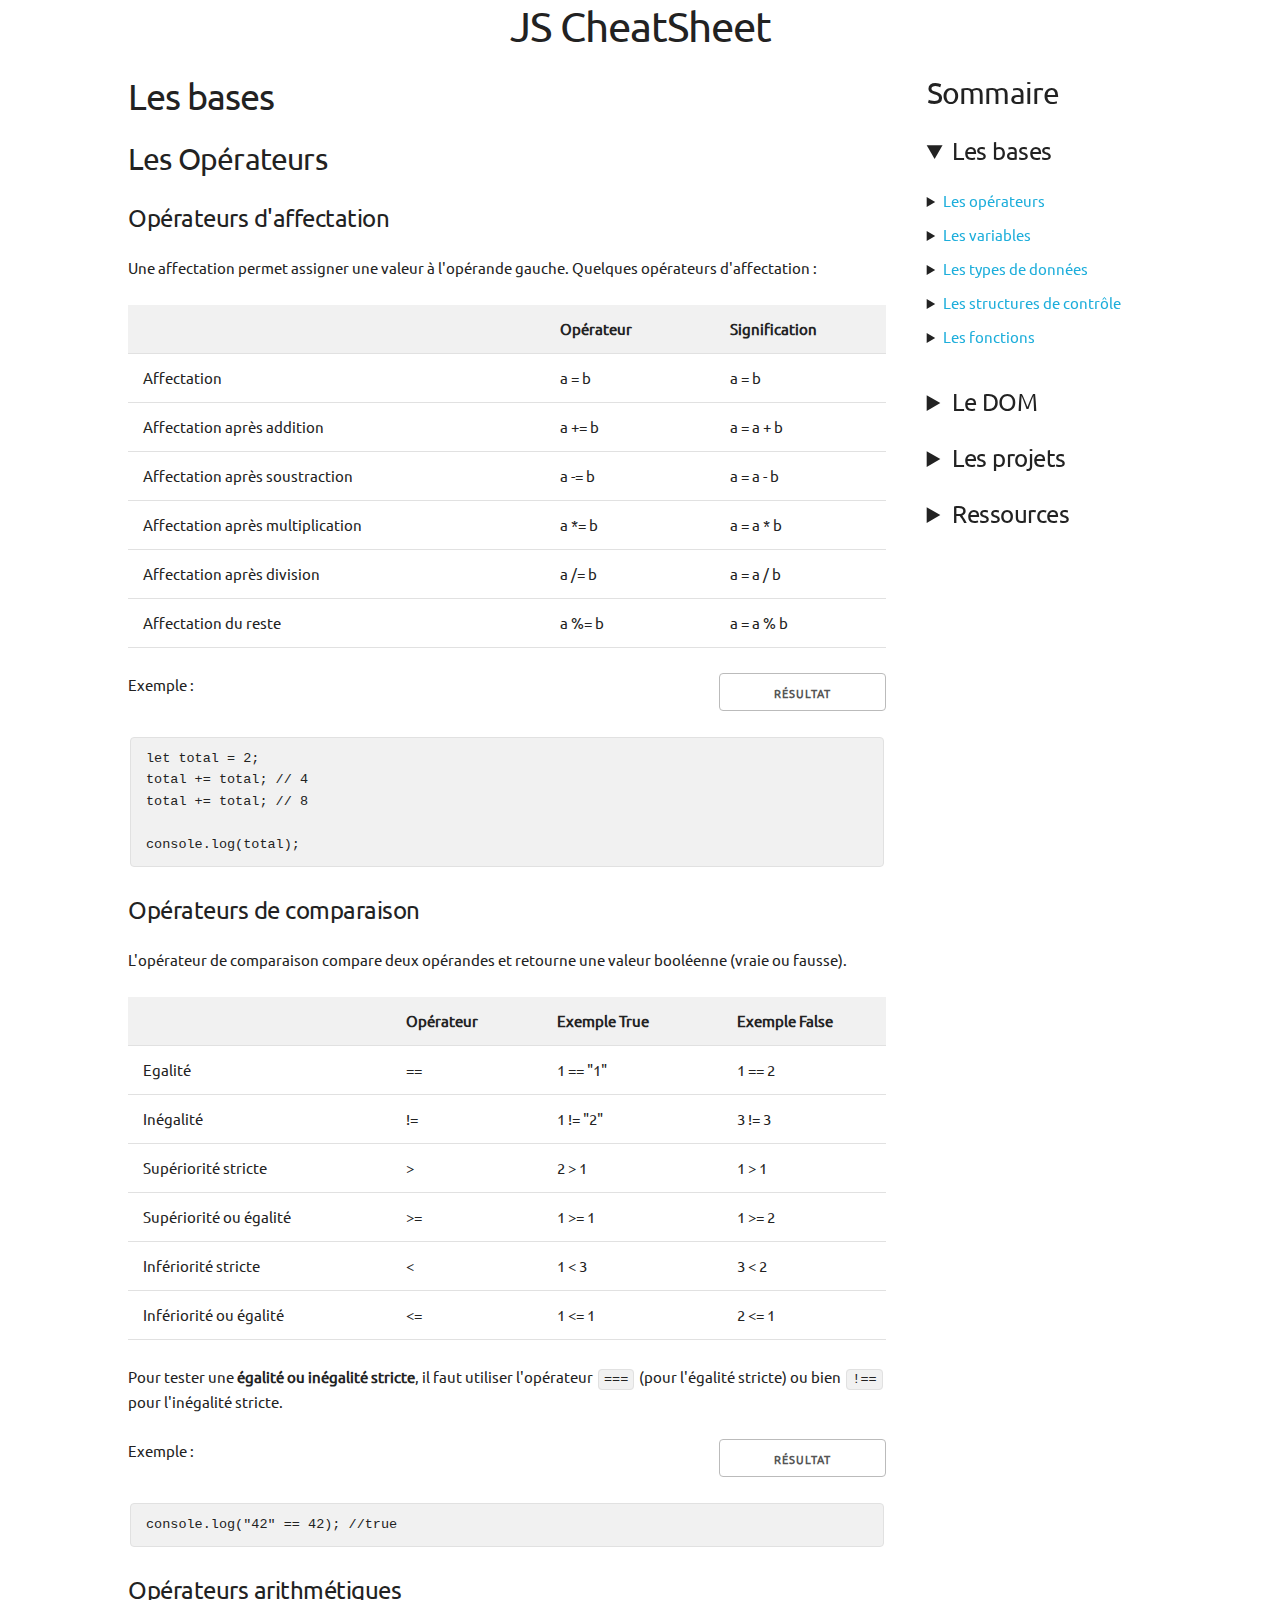
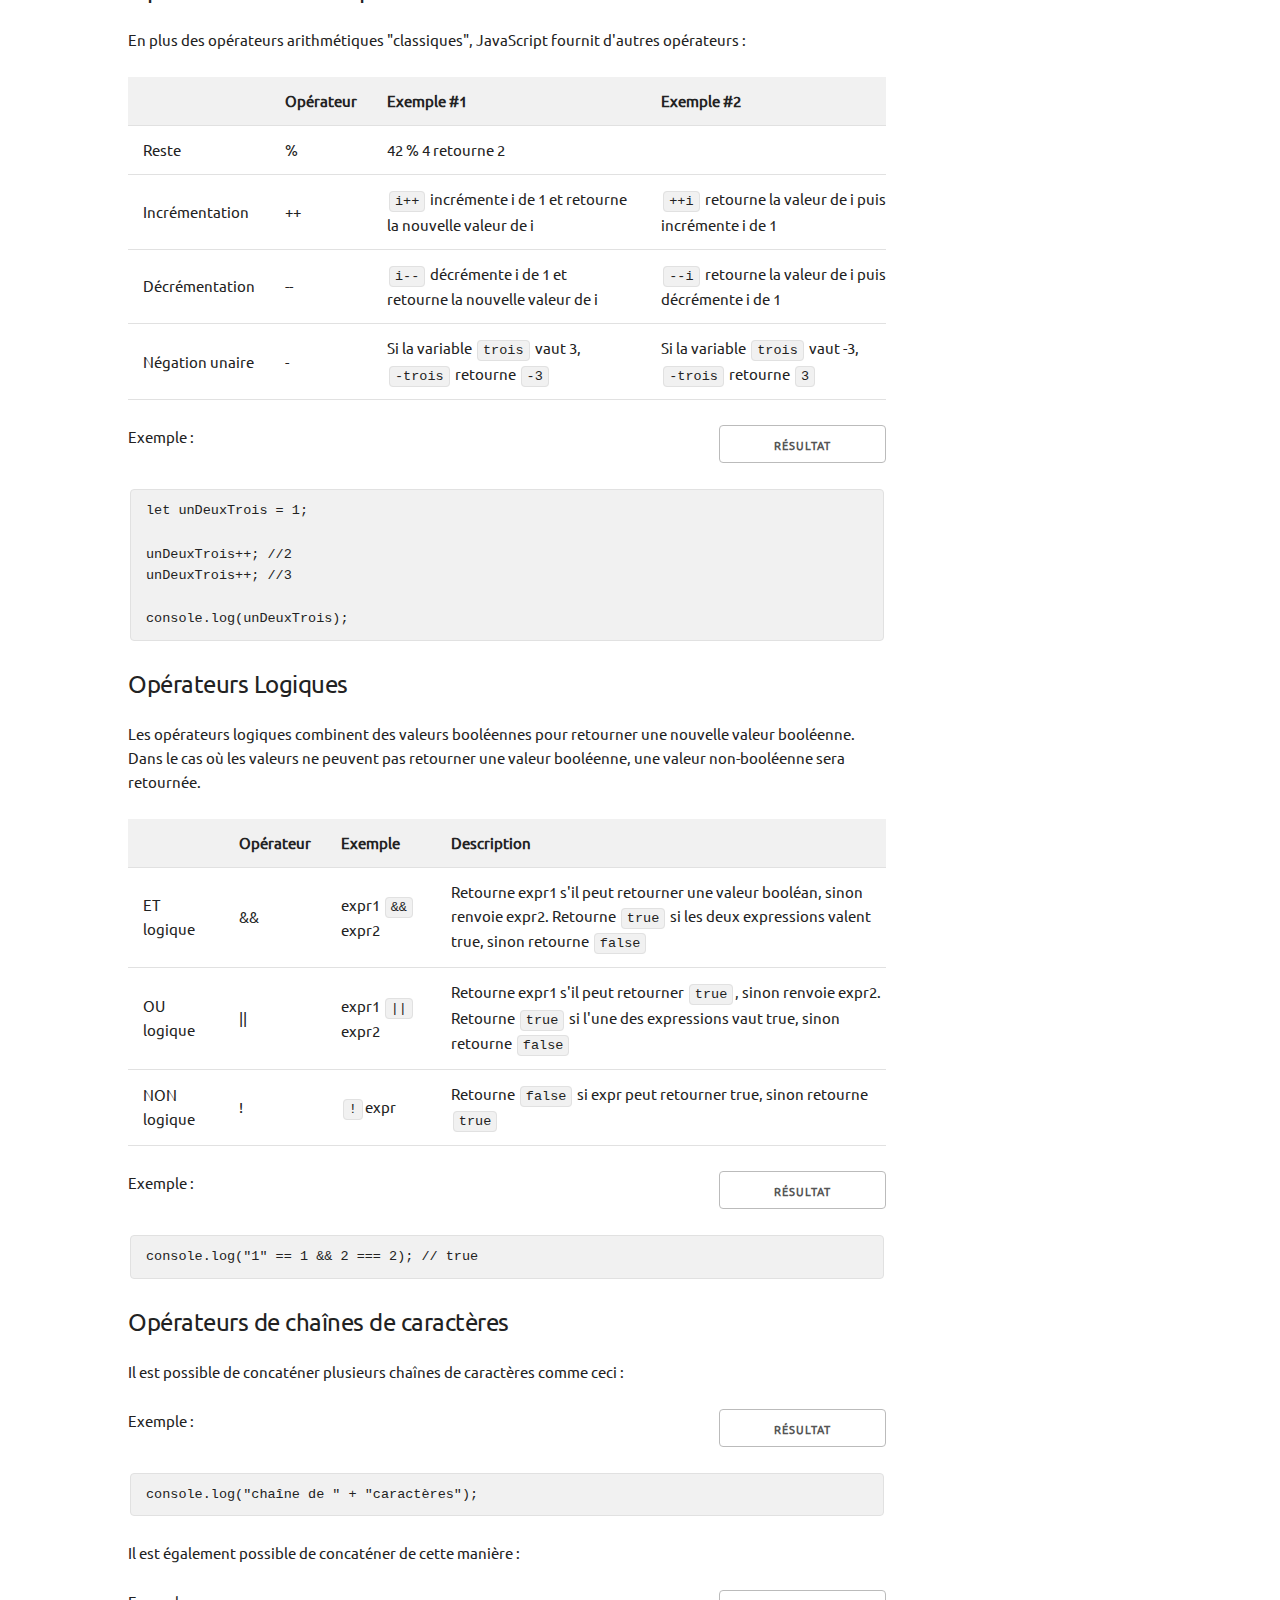
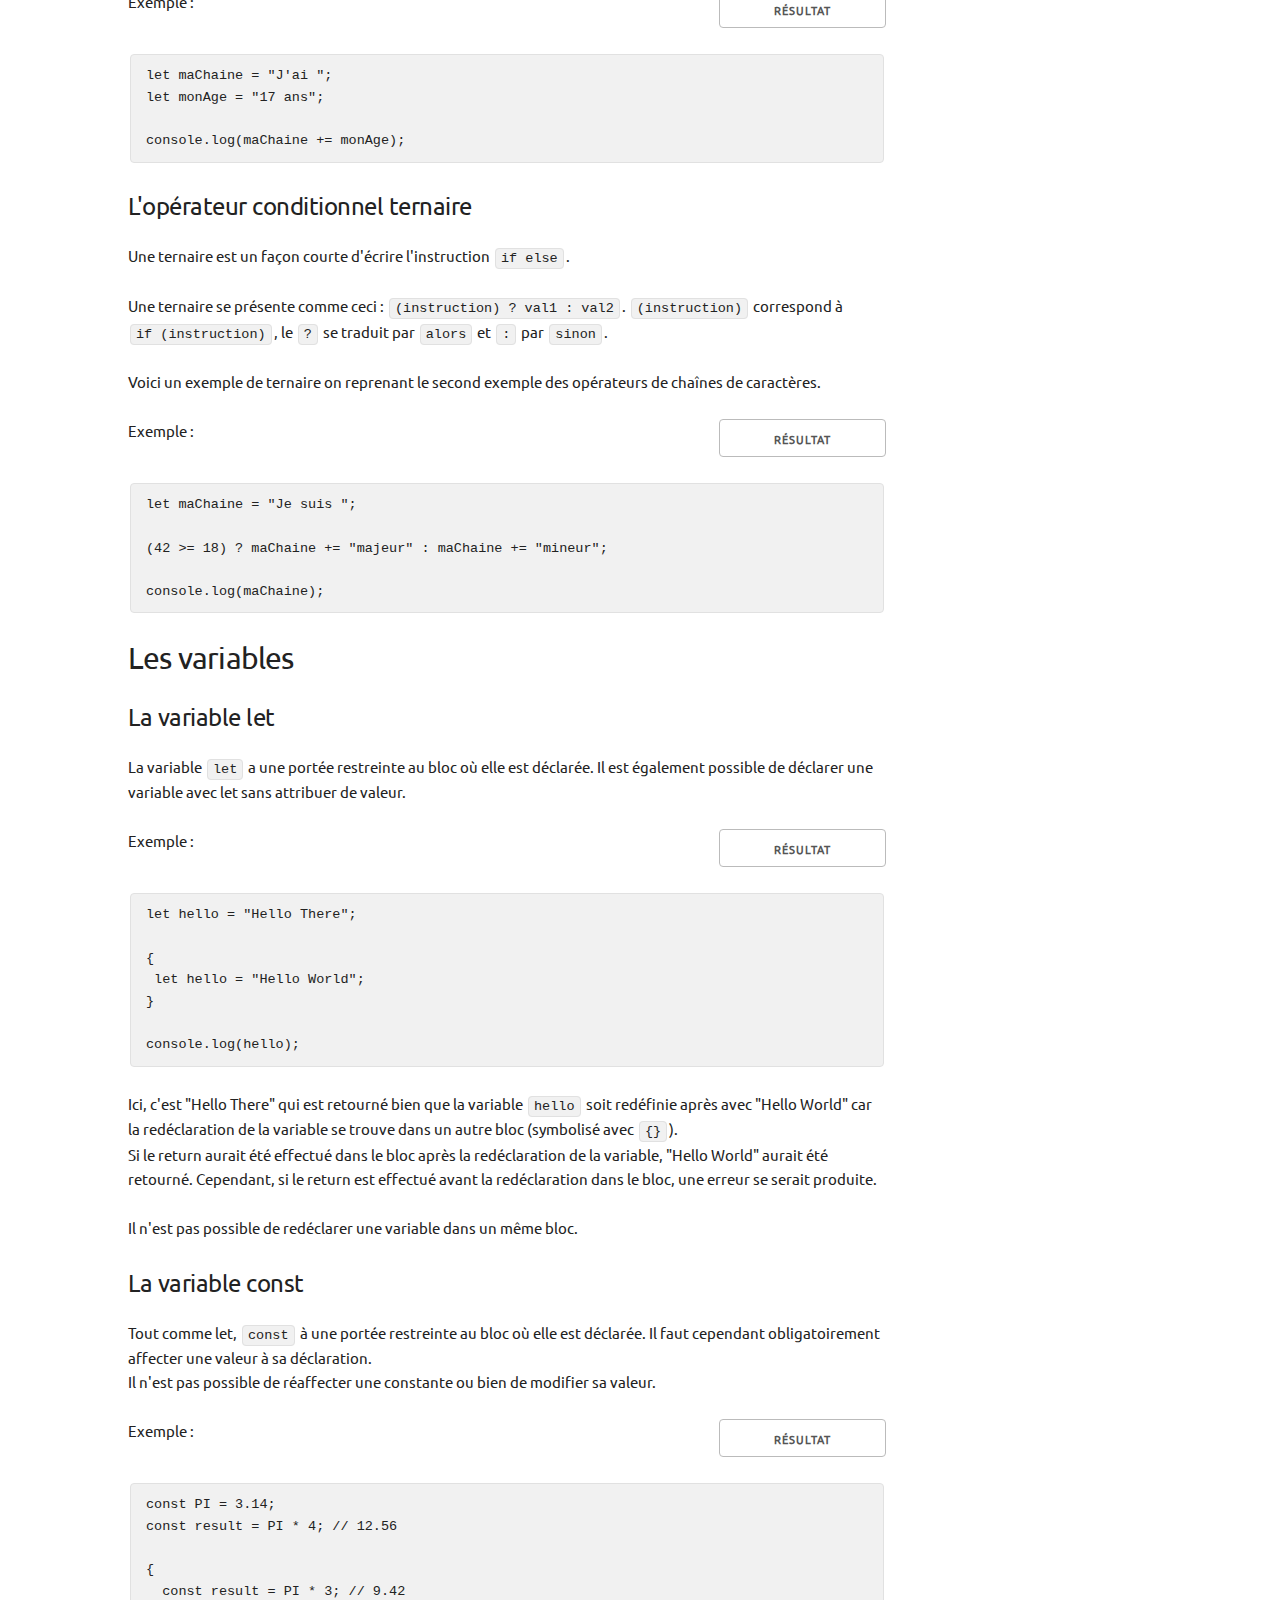
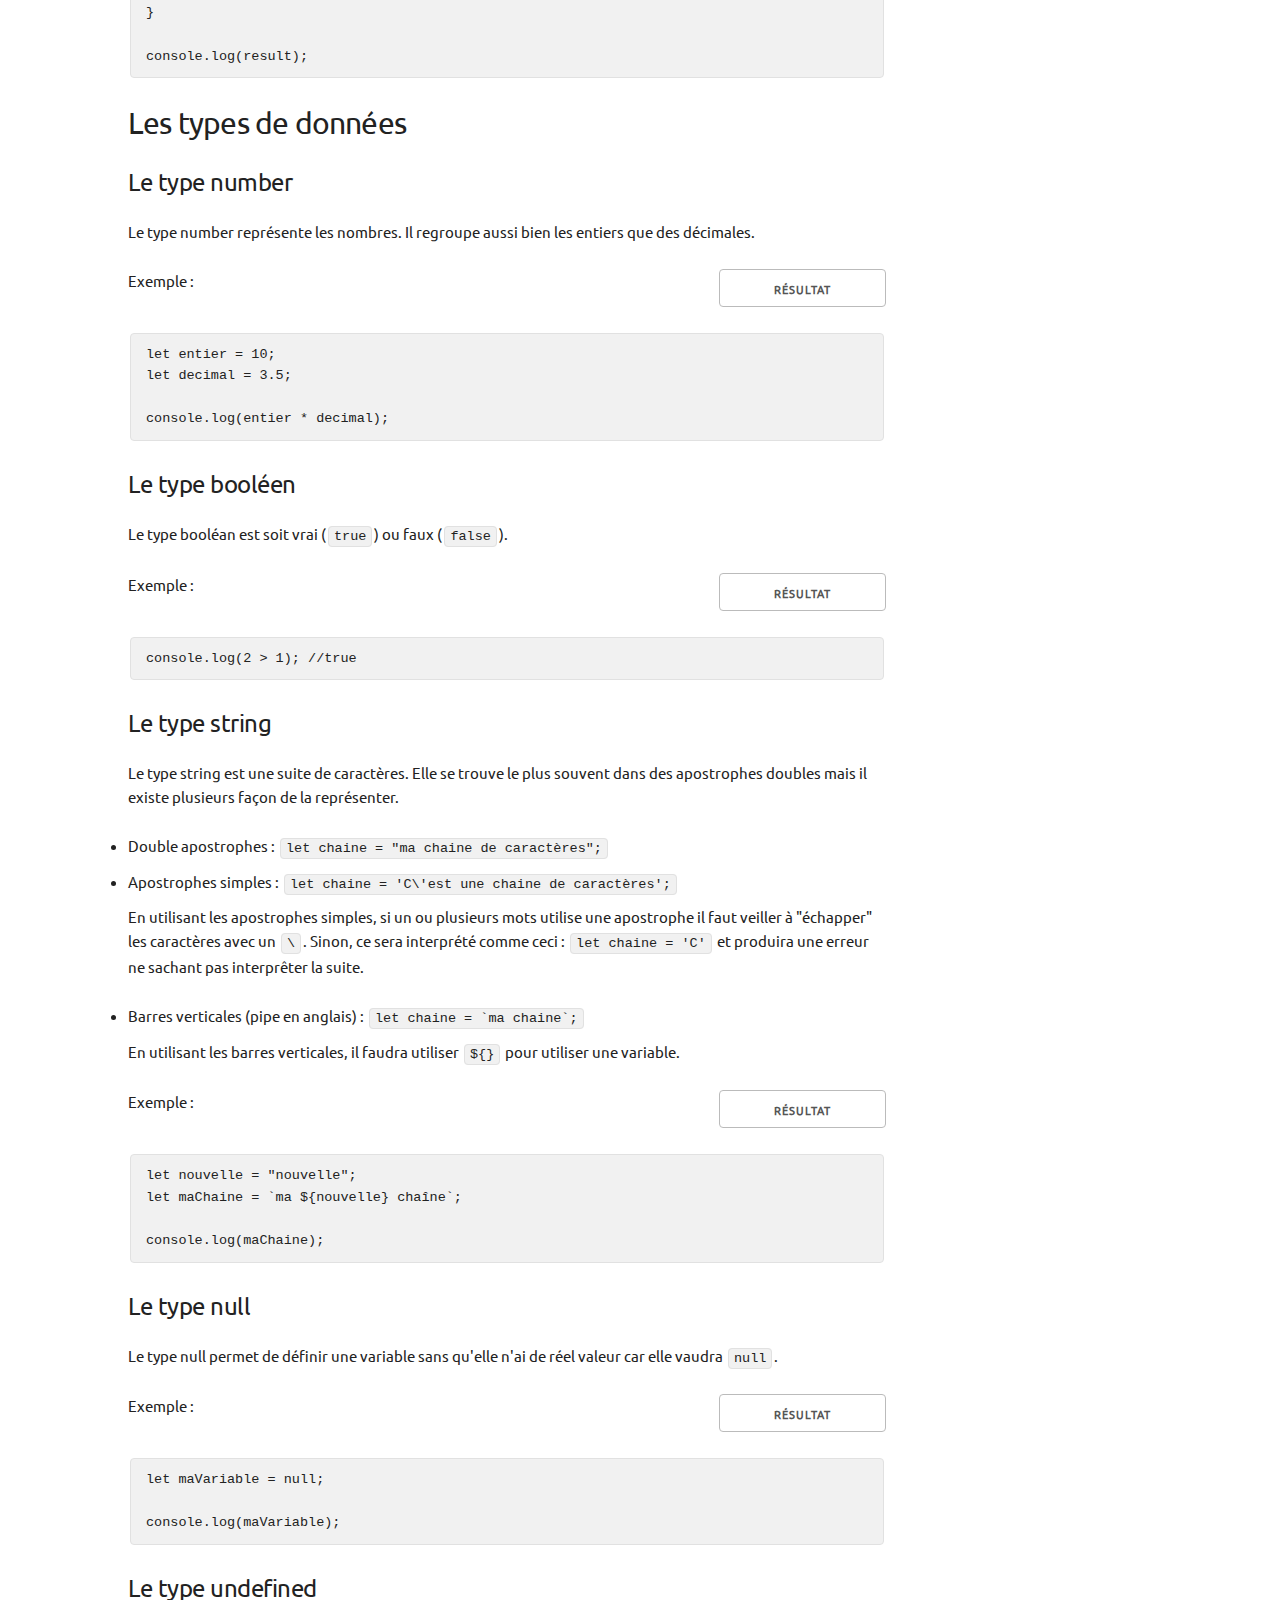
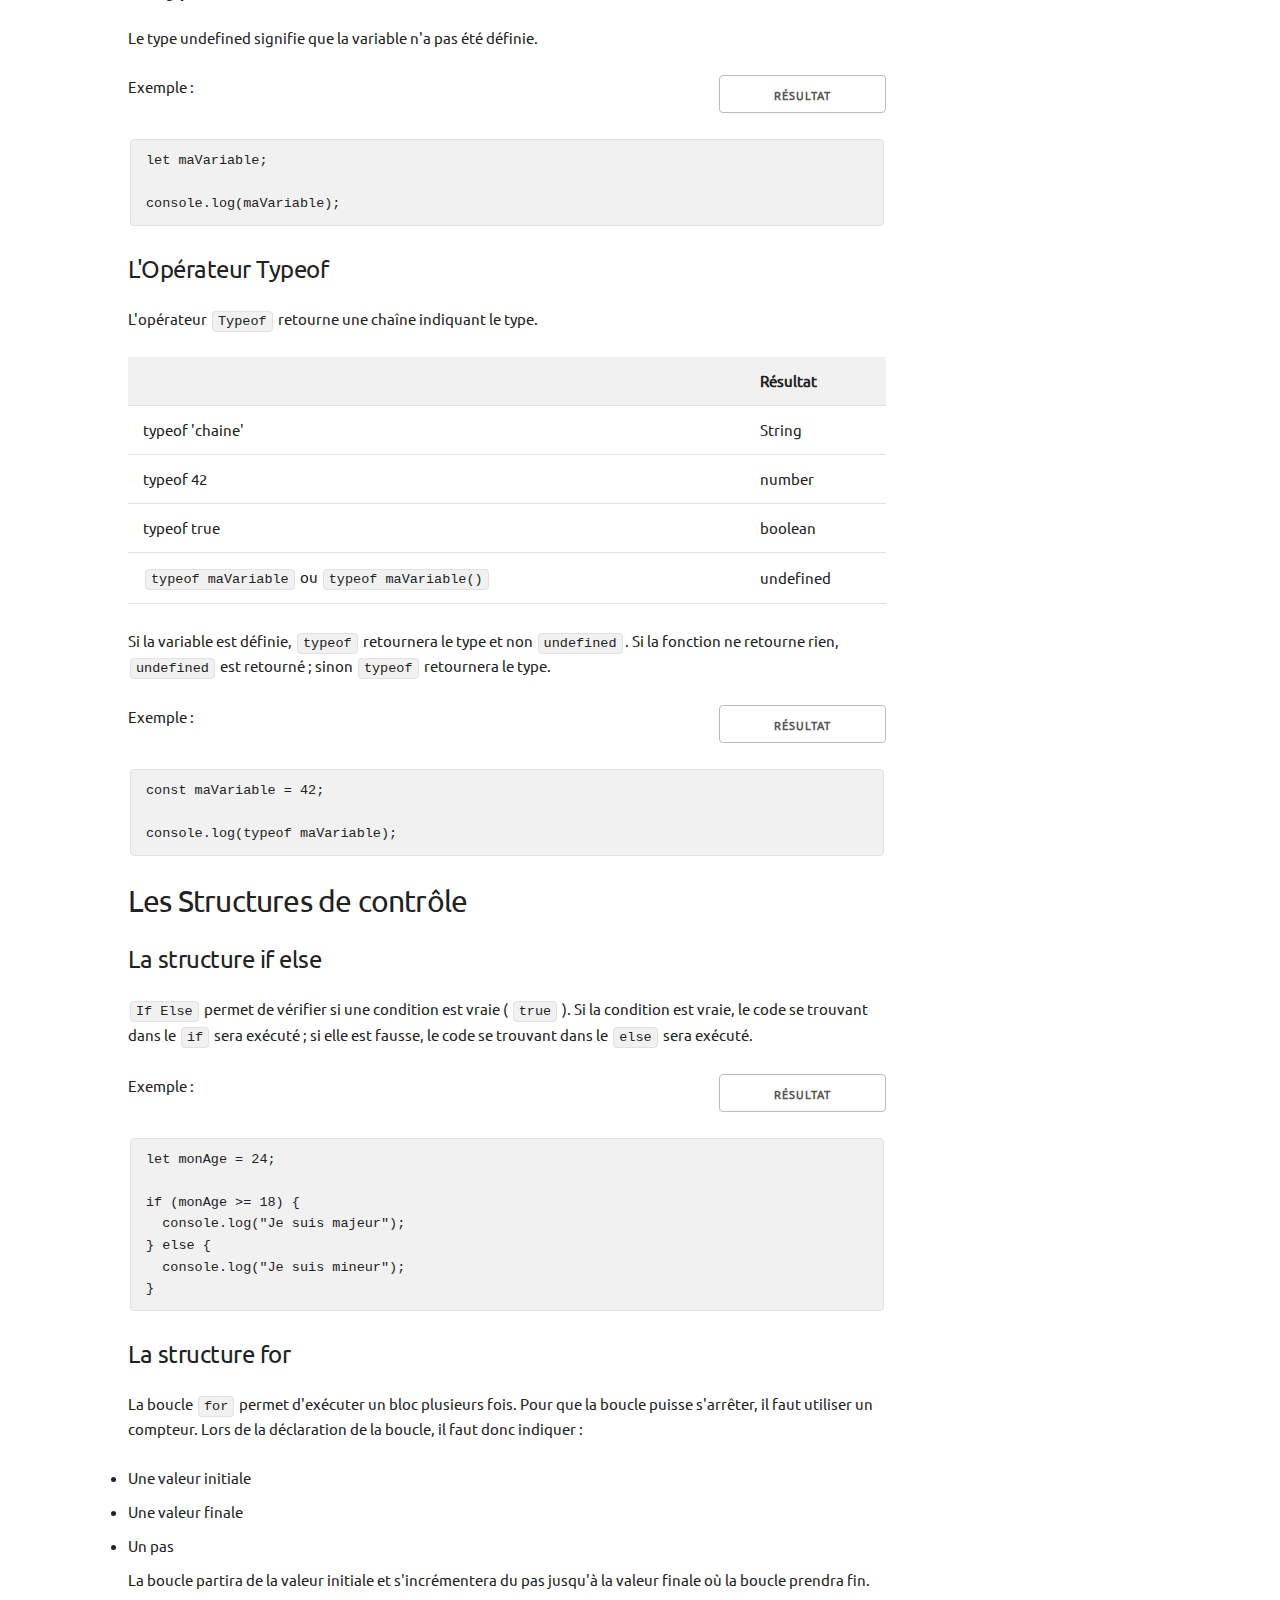
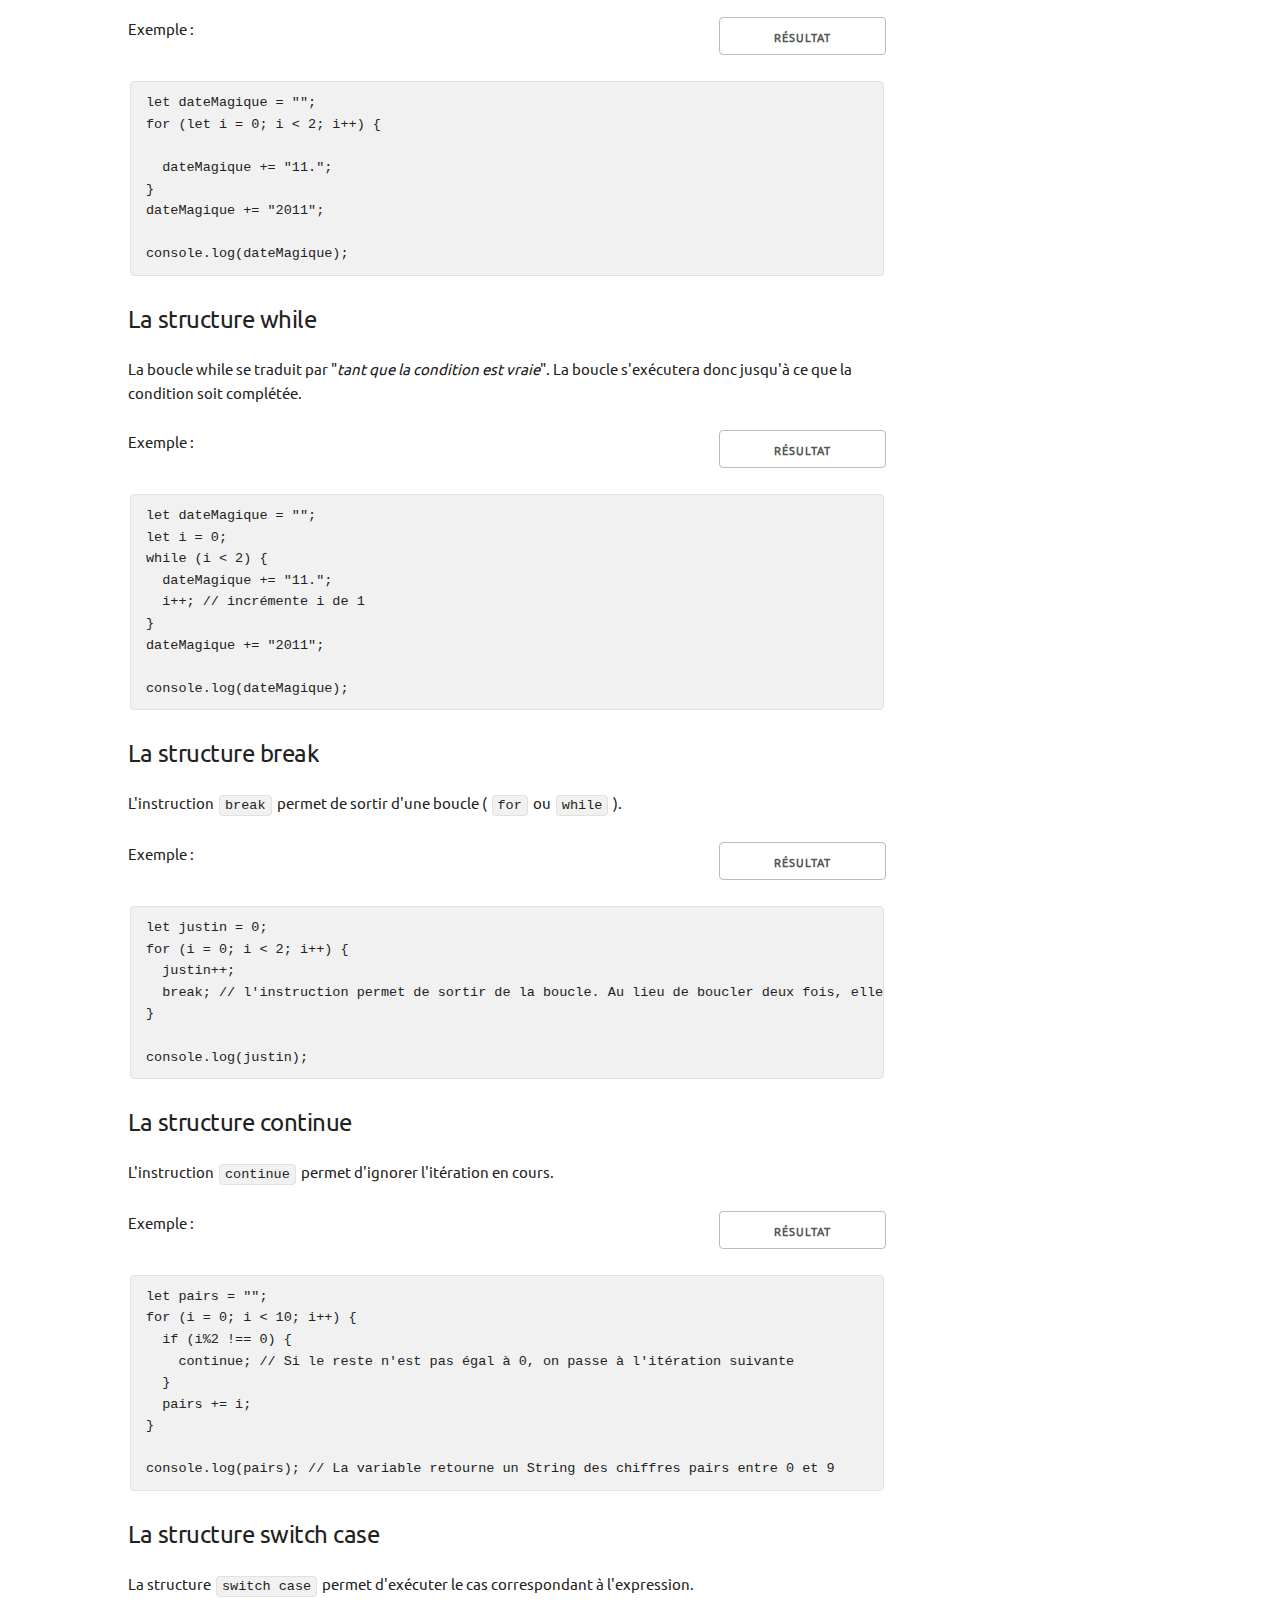
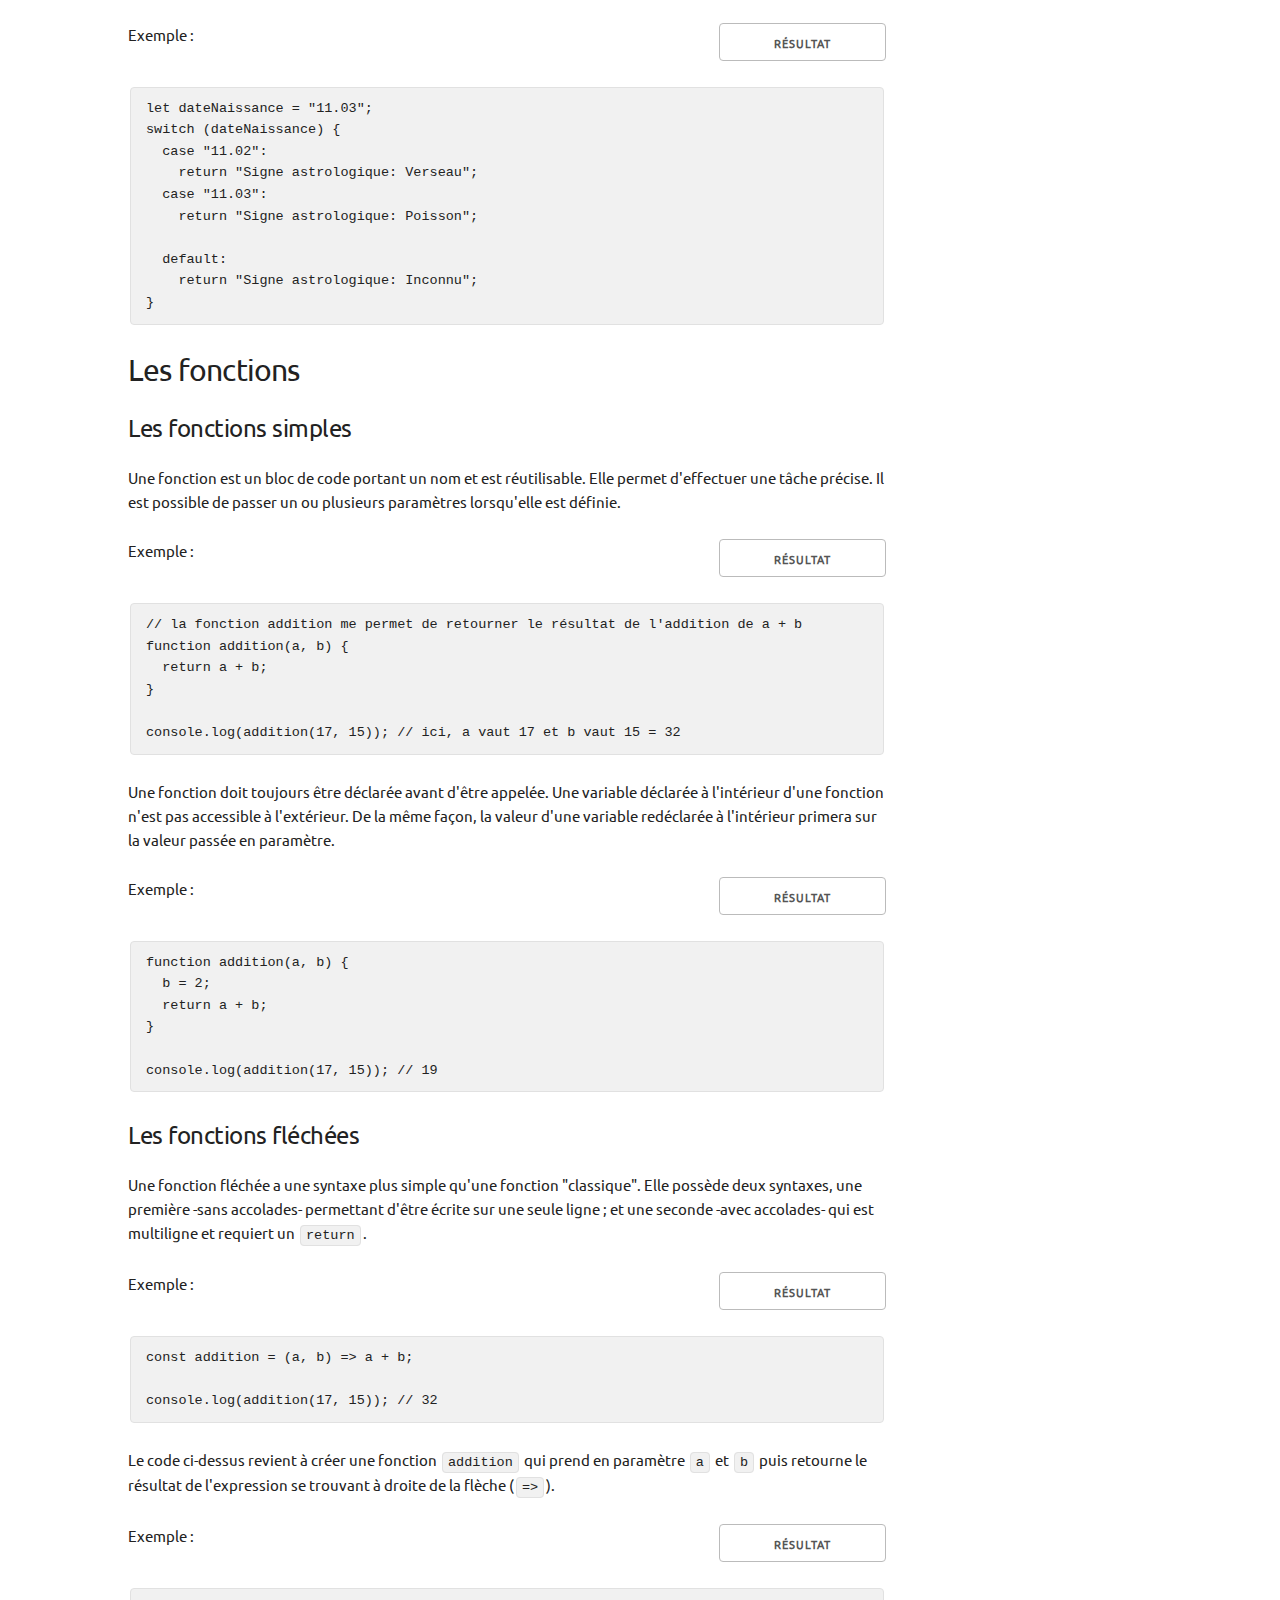
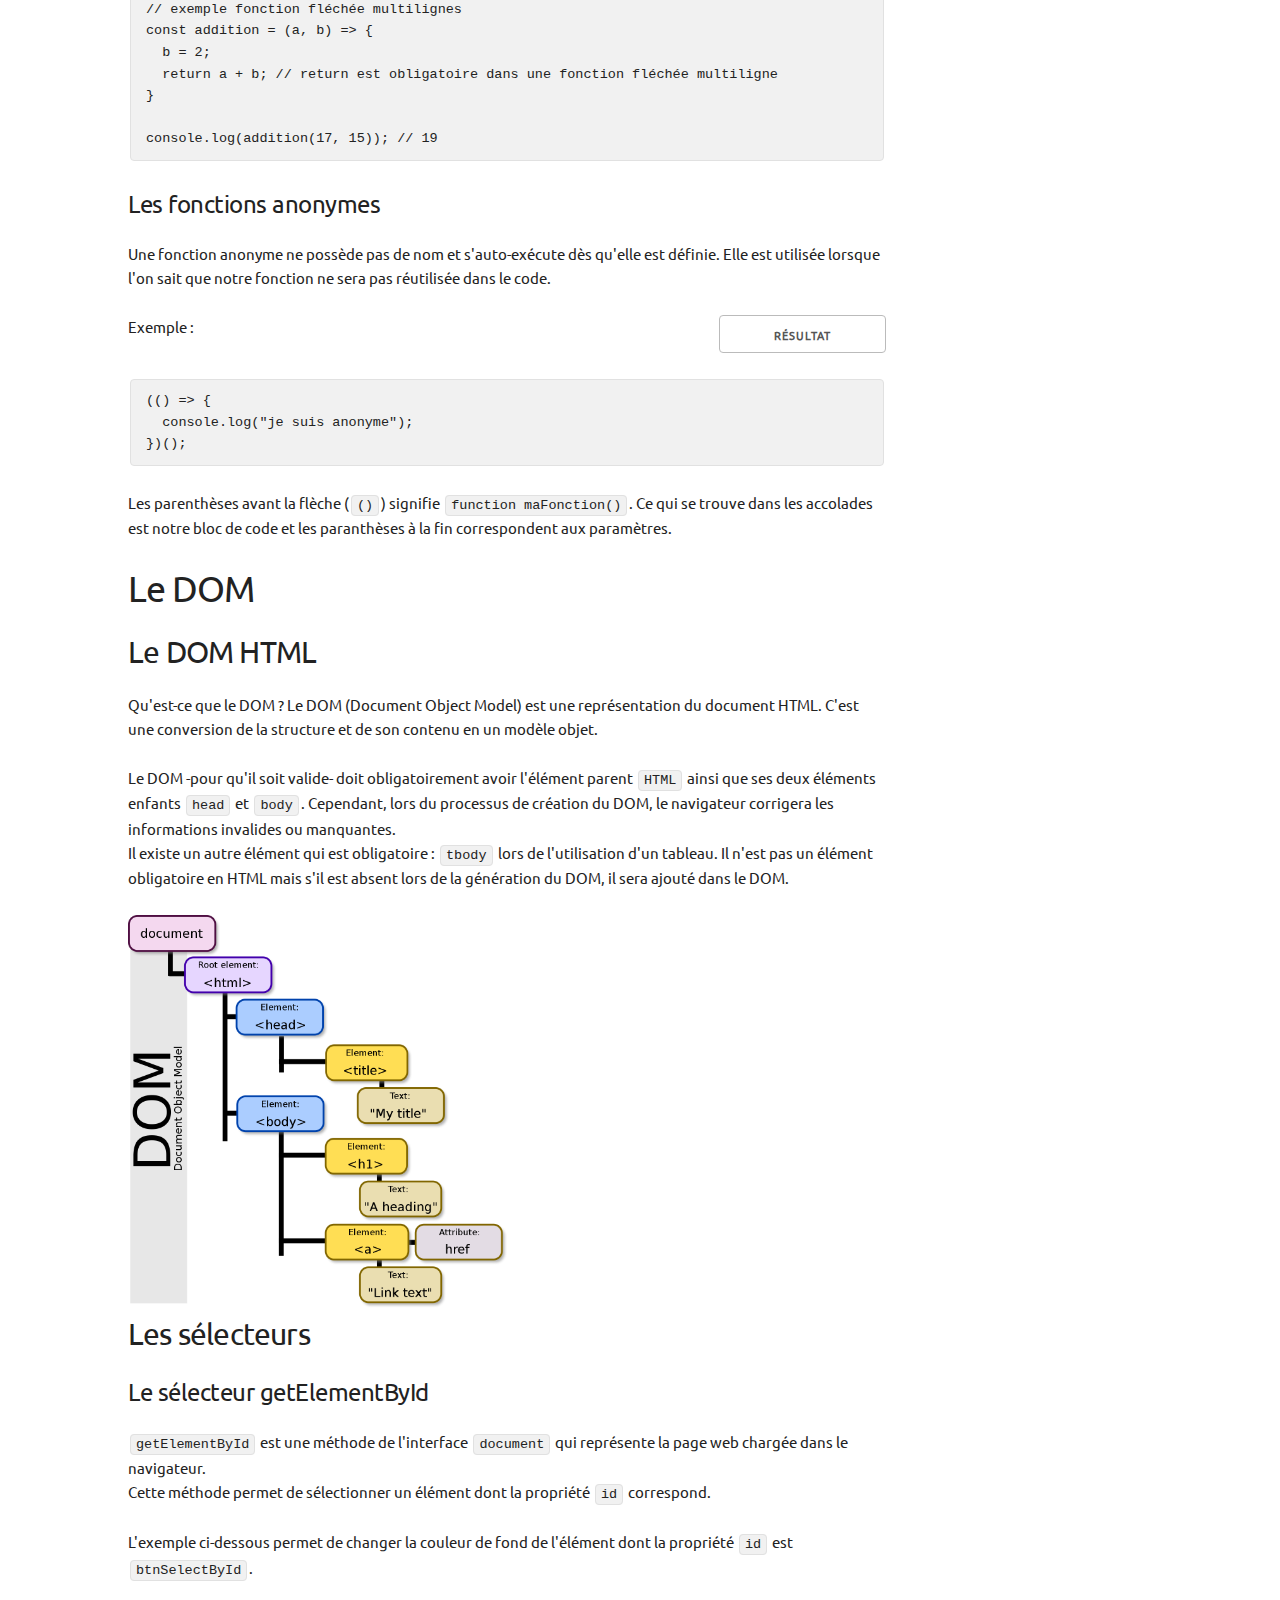
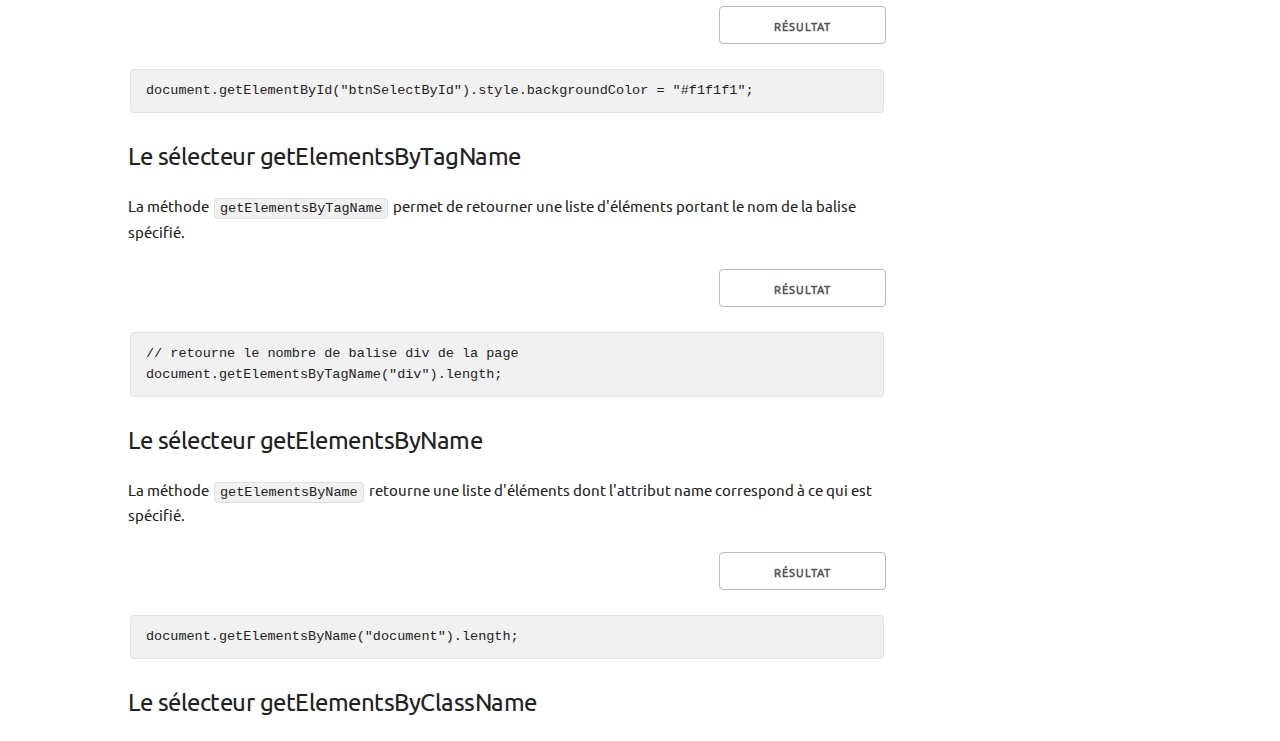
==== commit 6efb2de0: "Cours DOM v1.1" ====
--- a/index.html
+++ b/index.html
@@ -861,9 +861,74 @@
   
             </article>
 
+            <!-- LES SELECTEURS -->
             <article id="selecteurs">
 
               <h4>Les sélecteurs</h4>
+
+              <!-- GET BY ID -->
+              <section id="selectById">
+
+                <h5>Le sélecteur getElementById</h5>
+                <p><code>getElementById</code> est une méthode de l'interface <code>document</code> qui représente la page web chargée dans le navigateur.<br>
+                Cette méthode permet de sélectionner un élément dont la propriété <code>id</code> correspond.</p>
+                <p>L'exemple ci-dessous permet de changer la couleur de fond de l'élément dont la propriété <code>id</code> est <code>btnSelectById</code>.</p>
+
+                <div class="row">
+                  <span class="nine columns">&nbsp</span>
+                  <button class="three columns" type="button" id="btnSelectById" onclick="resultSelectById()">
+                    Résultat
+                  </button>
+                </div>
+  
+                <pre><code id="selecteurById">
+                              </code></pre>
+
+              </section>
+
+              <!-- GET BY TAG NAME -->
+              <section id="selectByTagName">
+
+                <h5>Le sélecteur getElementsByTagName</h5>
+                <p>La méthode <code>getElementsByTagName</code> permet de retourner une liste d'éléments portant le nom de la balise spécifié.</p>
+
+                <div class="row">
+                  <span class="nine columns">&nbsp</span>
+                  <button class="three columns" type="button" onclick="resultSelectByTagName()">
+                    Résultat
+                  </button>
+                </div>
+  
+                <pre><code id="selecteurByTagName">
+                              </code></pre>
+
+              </section>
+
+              <!-- GET BY NAME -->
+              <section id="selectByName">
+
+                <h5>Le sélecteur getElementsByName</h5>
+                <p>La méthode <code>getElementsByName</code> retourne une liste d'éléments dont l'attribut name correspond à ce qui est spécifié.</p>
+
+                <div class="row">
+                  <span class="nine columns">&nbsp</span>
+                  <button class="three columns" type="button" onclick="resultSelectByName()">
+                    Résultat
+                  </button>
+                </div>
+  
+                <pre><code id="selecteurByName">
+                              </code></pre>
+
+              </section>
+
+              <!-- GET BY CLASS NAME -->
+              <section id="selectByClassName">
+
+                <h5>Le sélecteur getElementsByClassName</h5>
+                <p></p>
+
+              </section>
 
             </article>
 
@@ -1052,40 +1117,45 @@
   </footer>
 
   <!-- SCRIPTS OPERATEURS -->
-  <script src="/assets/js/operateurs/operateurAffectation.js"></script>
-  <script src="/assets/js/operateurs/operateurComparaison.js"></script>
-  <script src="/assets/js/operateurs/operateurArithmetique.js"></script>
-  <script src="/assets/js/operateurs/operateurLogique.js"></script>
-  <script src="/assets/js/operateurs/operateurChaineCaractere1.js"></script>
-  <script src="/assets/js/operateurs/operateurChaineCaractere2.js"></script>
-  <script src="/assets/js/operateurs/operateurTernaire.js"></script>
+  <script src="/assets/js/bases/operateurs/operateurAffectation.js"></script>
+  <script src="/assets/js/bases/operateurs/operateurComparaison.js"></script>
+  <script src="/assets/js/bases/operateurs/operateurArithmetique.js"></script>
+  <script src="/assets/js/bases/operateurs/operateurLogique.js"></script>
+  <script src="/assets/js/bases/operateurs/operateurChaineCaractere1.js"></script>
+  <script src="/assets/js/bases/operateurs/operateurChaineCaractere2.js"></script>
+  <script src="/assets/js/bases/operateurs/operateurTernaire.js"></script>
 
   <!-- SCRIPTS VARIABLES -->
-  <script src="/assets/js/variables/variableLet.js"></script>
-  <script src="/assets/js/variables/variableConst.js"></script>
+  <script src="/assets/js/bases/variables/variableLet.js"></script>
+  <script src="/assets/js/bases/variables/variableConst.js"></script>
 
   <!-- SCRIPTS TYPES DE DONNEES -->
-  <script src="/assets/js/datatypes/dataTypeNumber.js"></script>
-  <script src="/assets/js/datatypes/dataTypeBoolean.js"></script>
-  <script src="/assets/js/datatypes/dataTypeString.js"></script>
-  <script src="/assets/js/datatypes/dataTypeNull.js"></script>
-  <script src="/assets/js/datatypes/dataTypeUndefined.js"></script>
-  <script src="/assets/js/datatypes/dataTypeTypeof.js"></script>
+  <script src="/assets/js/bases/datatypes/dataTypeNumber.js"></script>
+  <script src="/assets/js/bases/datatypes/dataTypeBoolean.js"></script>
+  <script src="/assets/js/bases/datatypes/dataTypeString.js"></script>
+  <script src="/assets/js/bases/datatypes/dataTypeNull.js"></script>
+  <script src="/assets/js/bases/datatypes/dataTypeUndefined.js"></script>
+  <script src="/assets/js/bases/datatypes/dataTypeTypeof.js"></script>
 
   <!-- SCRIPTS STRUCTURES DE CONTROLE -->
-  <script src="/assets/js/structuresControle/structureControleIfElse.js"></script>
-  <script src="/assets/js/structuresControle/structureControleFor.js"></script>
-  <script src="/assets/js/structuresControle/structureControleWhile.js"></script>
-  <script src="/assets/js/structuresControle/structureControleBreak.js"></script>
-  <script src="/assets/js/structuresControle/structureControleContinue.js"></script>
-  <script src="/assets/js/structuresControle/structureControleSwitchCase.js"></script>
+  <script src="/assets/js/bases/structuresControle/structureControleIfElse.js"></script>
+  <script src="/assets/js/bases/structuresControle/structureControleFor.js"></script>
+  <script src="/assets/js/bases/structuresControle/structureControleWhile.js"></script>
+  <script src="/assets/js/bases/structuresControle/structureControleBreak.js"></script>
+  <script src="/assets/js/bases/structuresControle/structureControleContinue.js"></script>
+  <script src="/assets/js/bases/structuresControle/structureControleSwitchCase.js"></script>
 
   <!-- SCRIPTS FONCTIONS -->
-  <script src="/assets/js/fonctions/fonctionSimple.js"></script>
-  <script src="/assets/js/fonctions/fonctionSimpleSuite.js"></script>
-  <script src="/assets/js/fonctions/fonctionFlechee.js"></script>
-  <script src="/assets/js/fonctions/fonctionFlecheeMulti.js"></script>
-  <script src="/assets/js/fonctions/fonctionAnonyme.js"></script>
+  <script src="/assets/js/bases/fonctions/fonctionSimple.js"></script>
+  <script src="/assets/js/bases/fonctions/fonctionSimpleSuite.js"></script>
+  <script src="/assets/js/bases/fonctions/fonctionFlechee.js"></script>
+  <script src="/assets/js/bases/fonctions/fonctionFlecheeMulti.js"></script>
+  <script src="/assets/js/bases/fonctions/fonctionAnonyme.js"></script>
+
+  <!-- SCRIPTS SELECTEURS -->
+  <script src="/assets/js/dom/selecteurs/selecteurGetElementById.js"></script>
+  <script src="/assets/js/dom/selecteurs/selecteurGetElementsByTagName.js"></script>
+  <script src="/assets/js/dom/selecteurs/selecteurGetElementsByName.js"></script>
 
 </body>
 
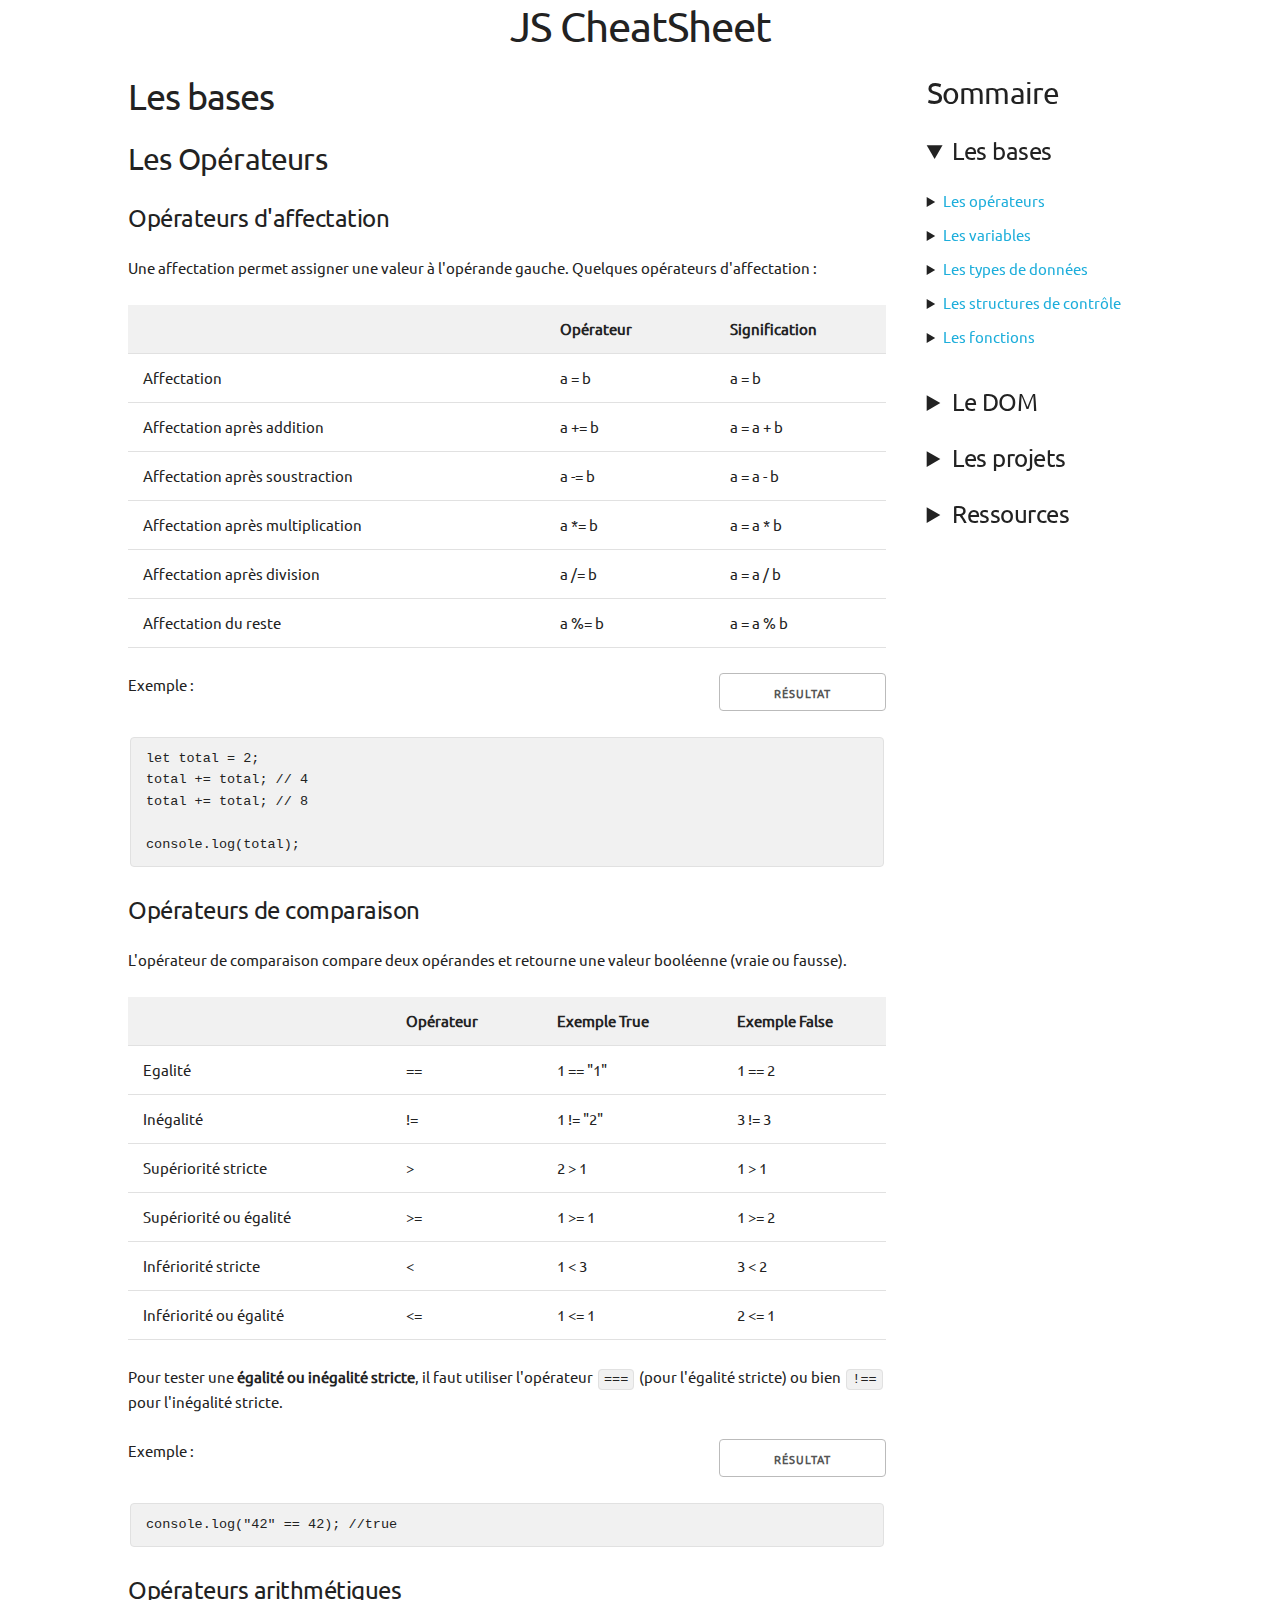
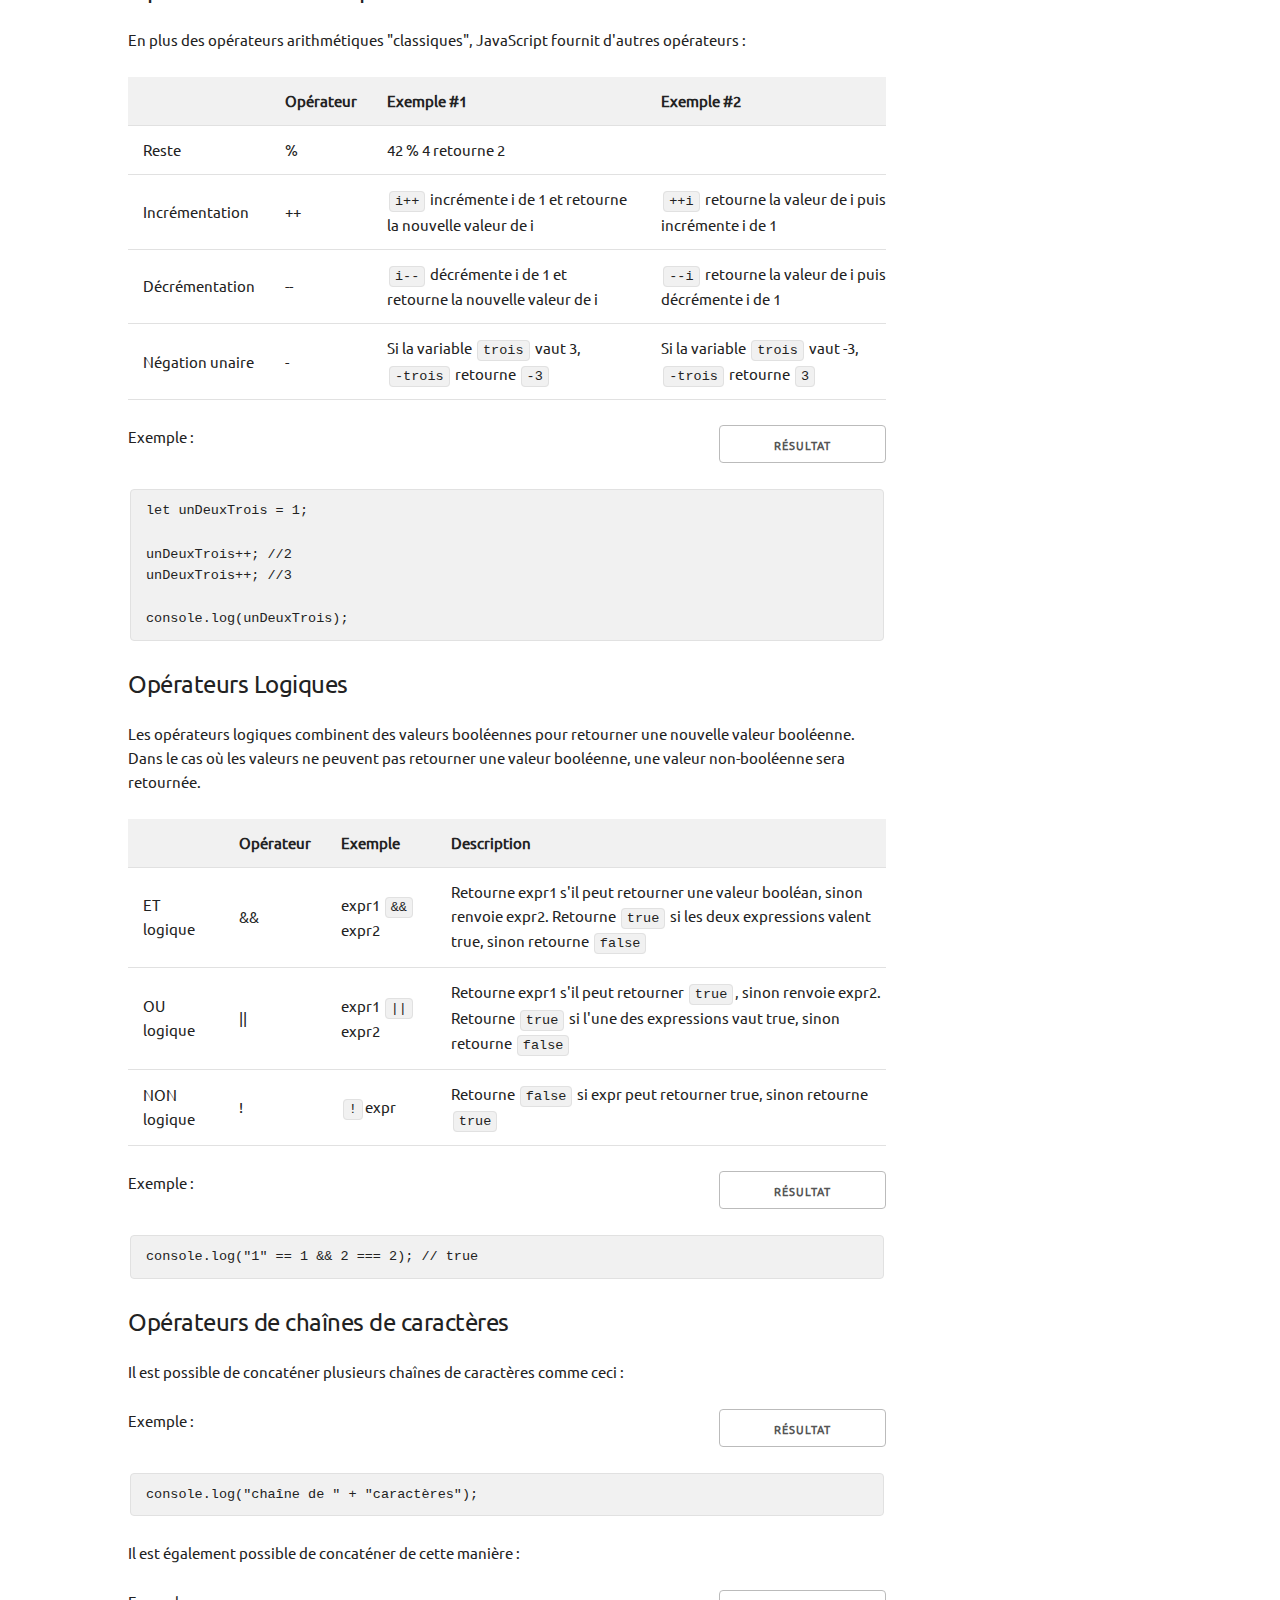
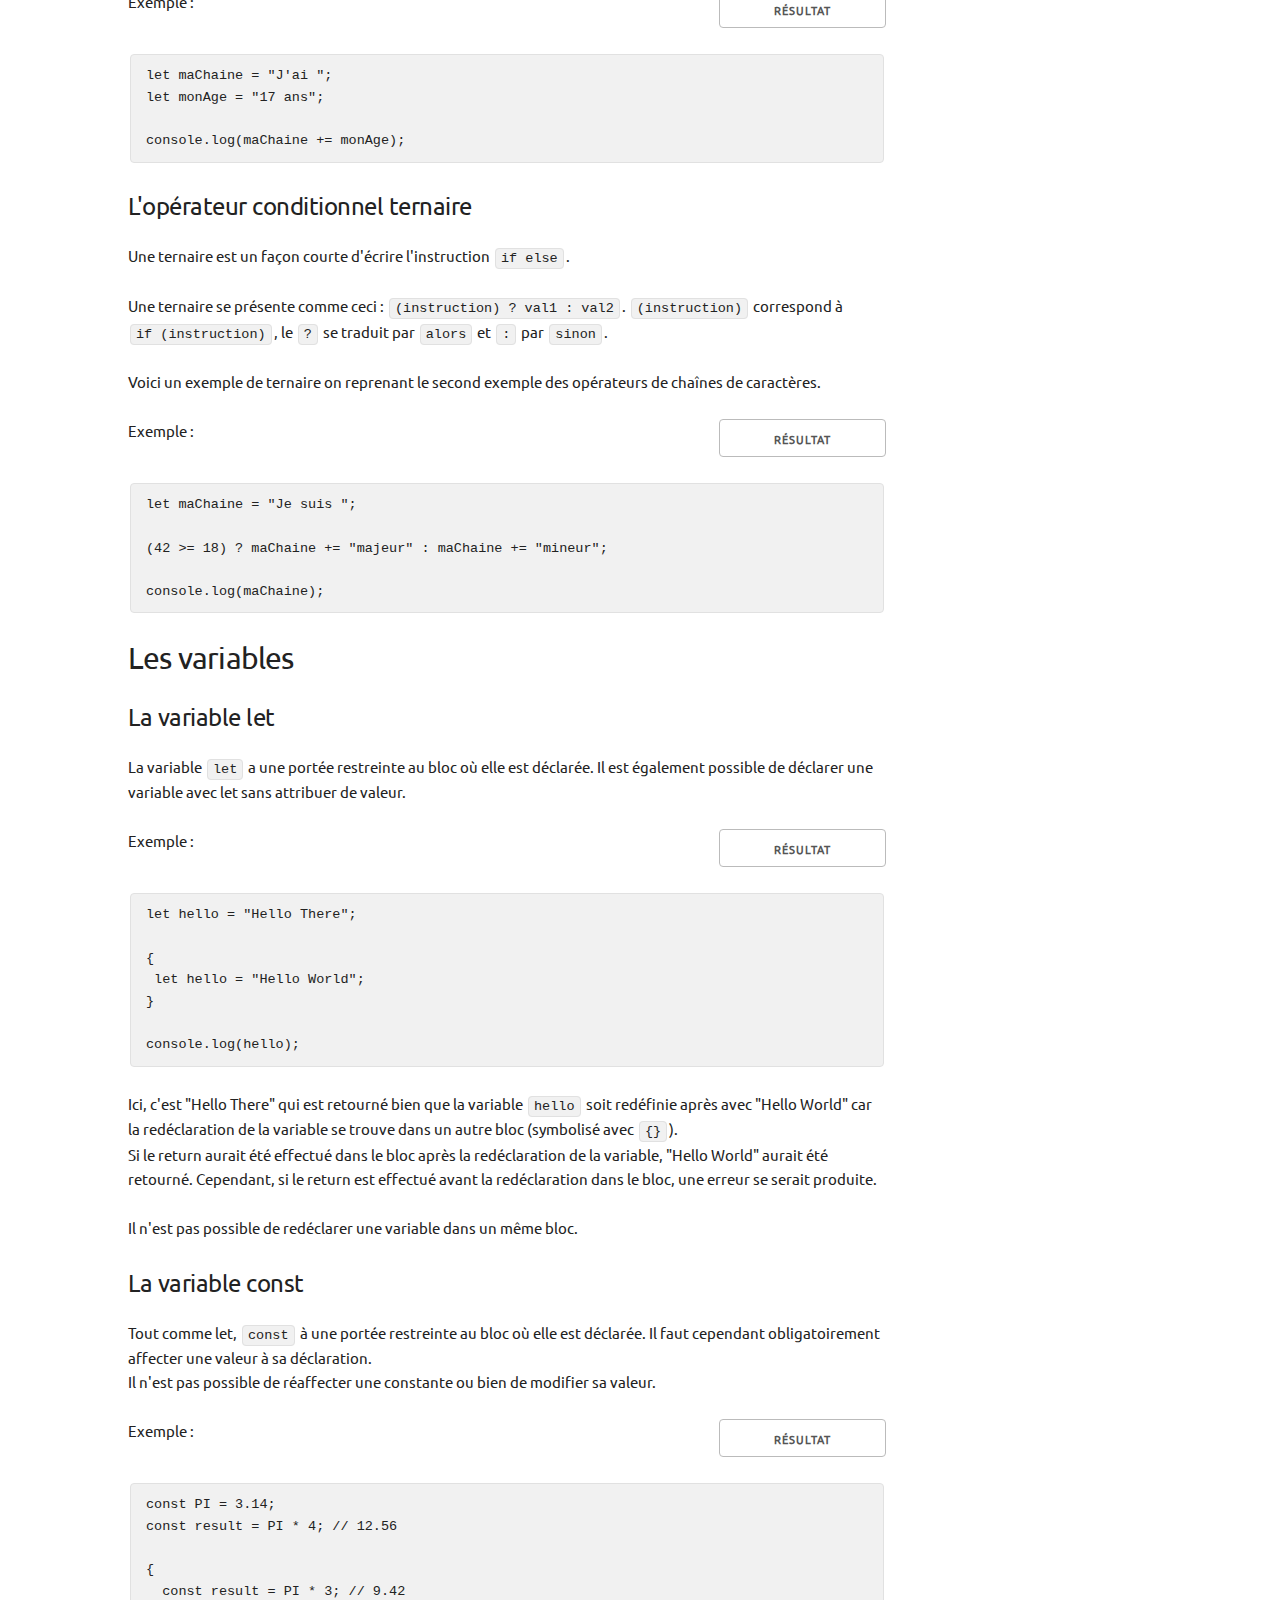
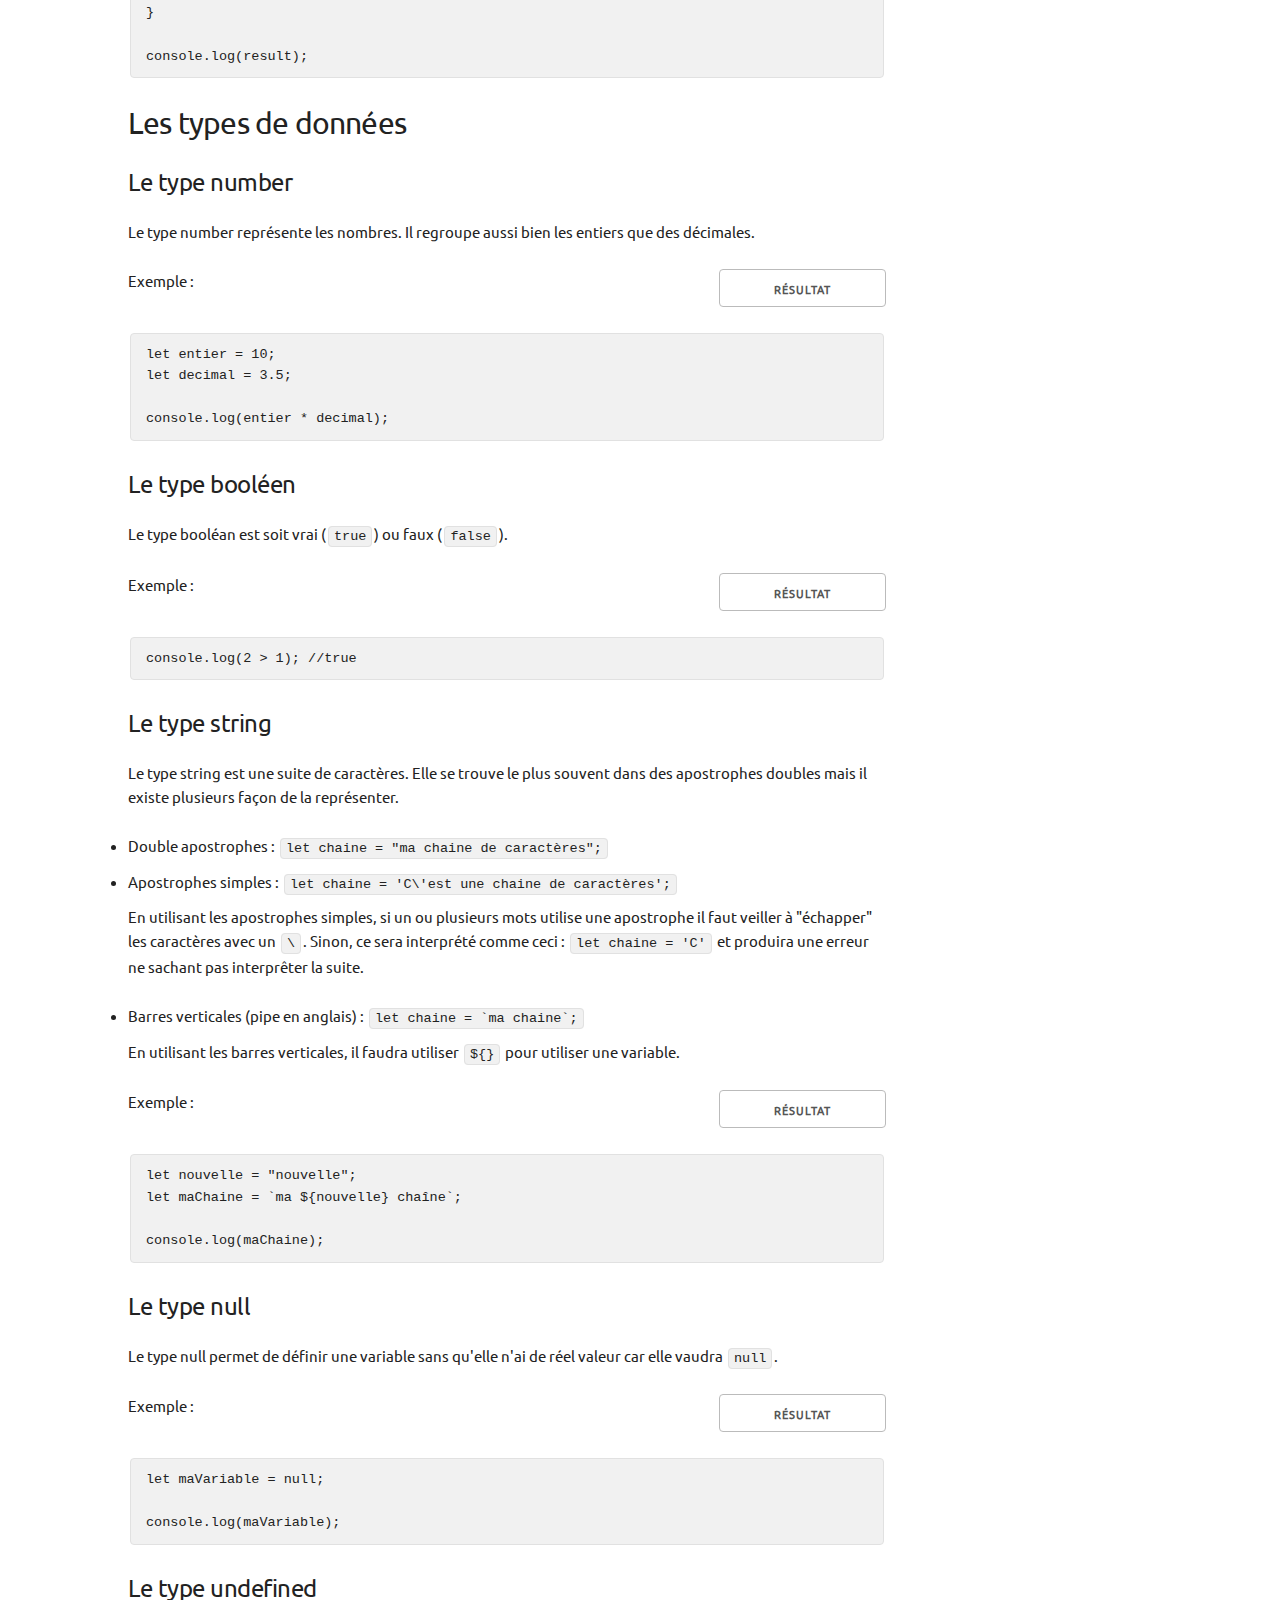
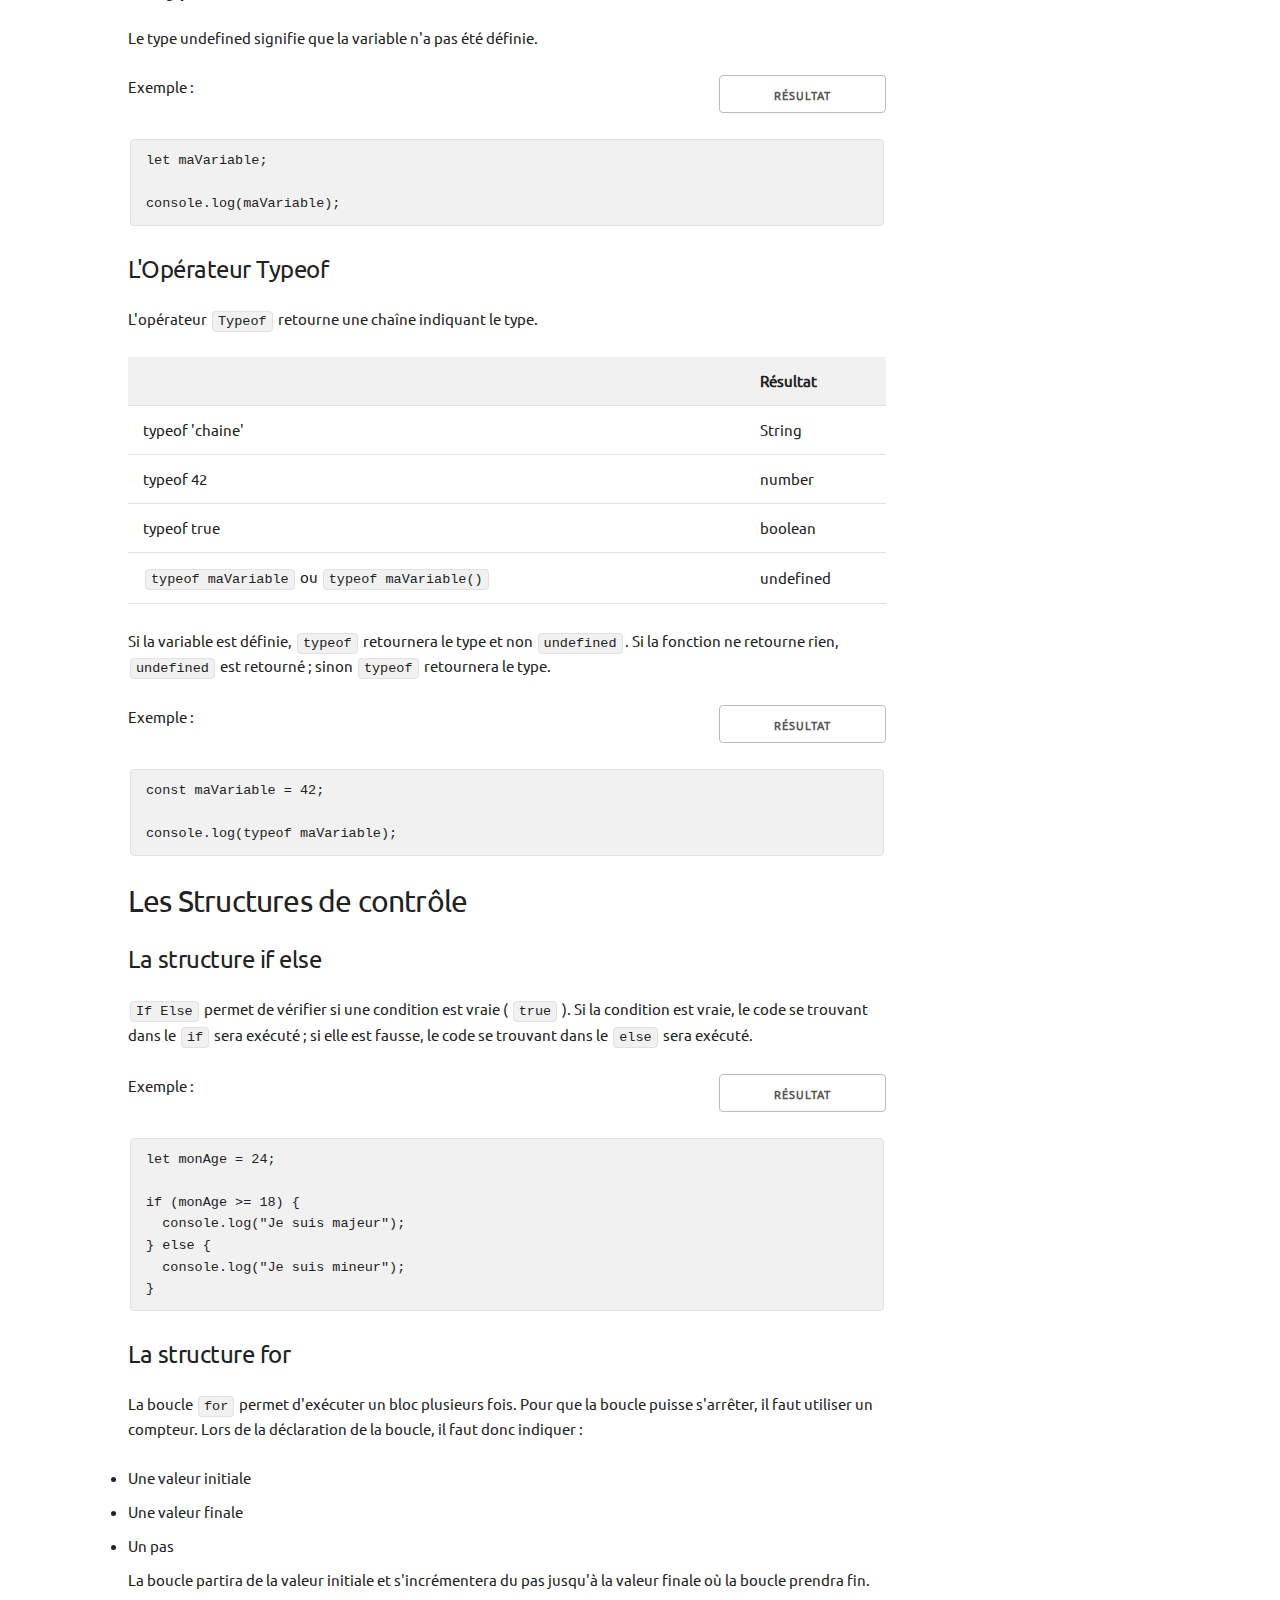
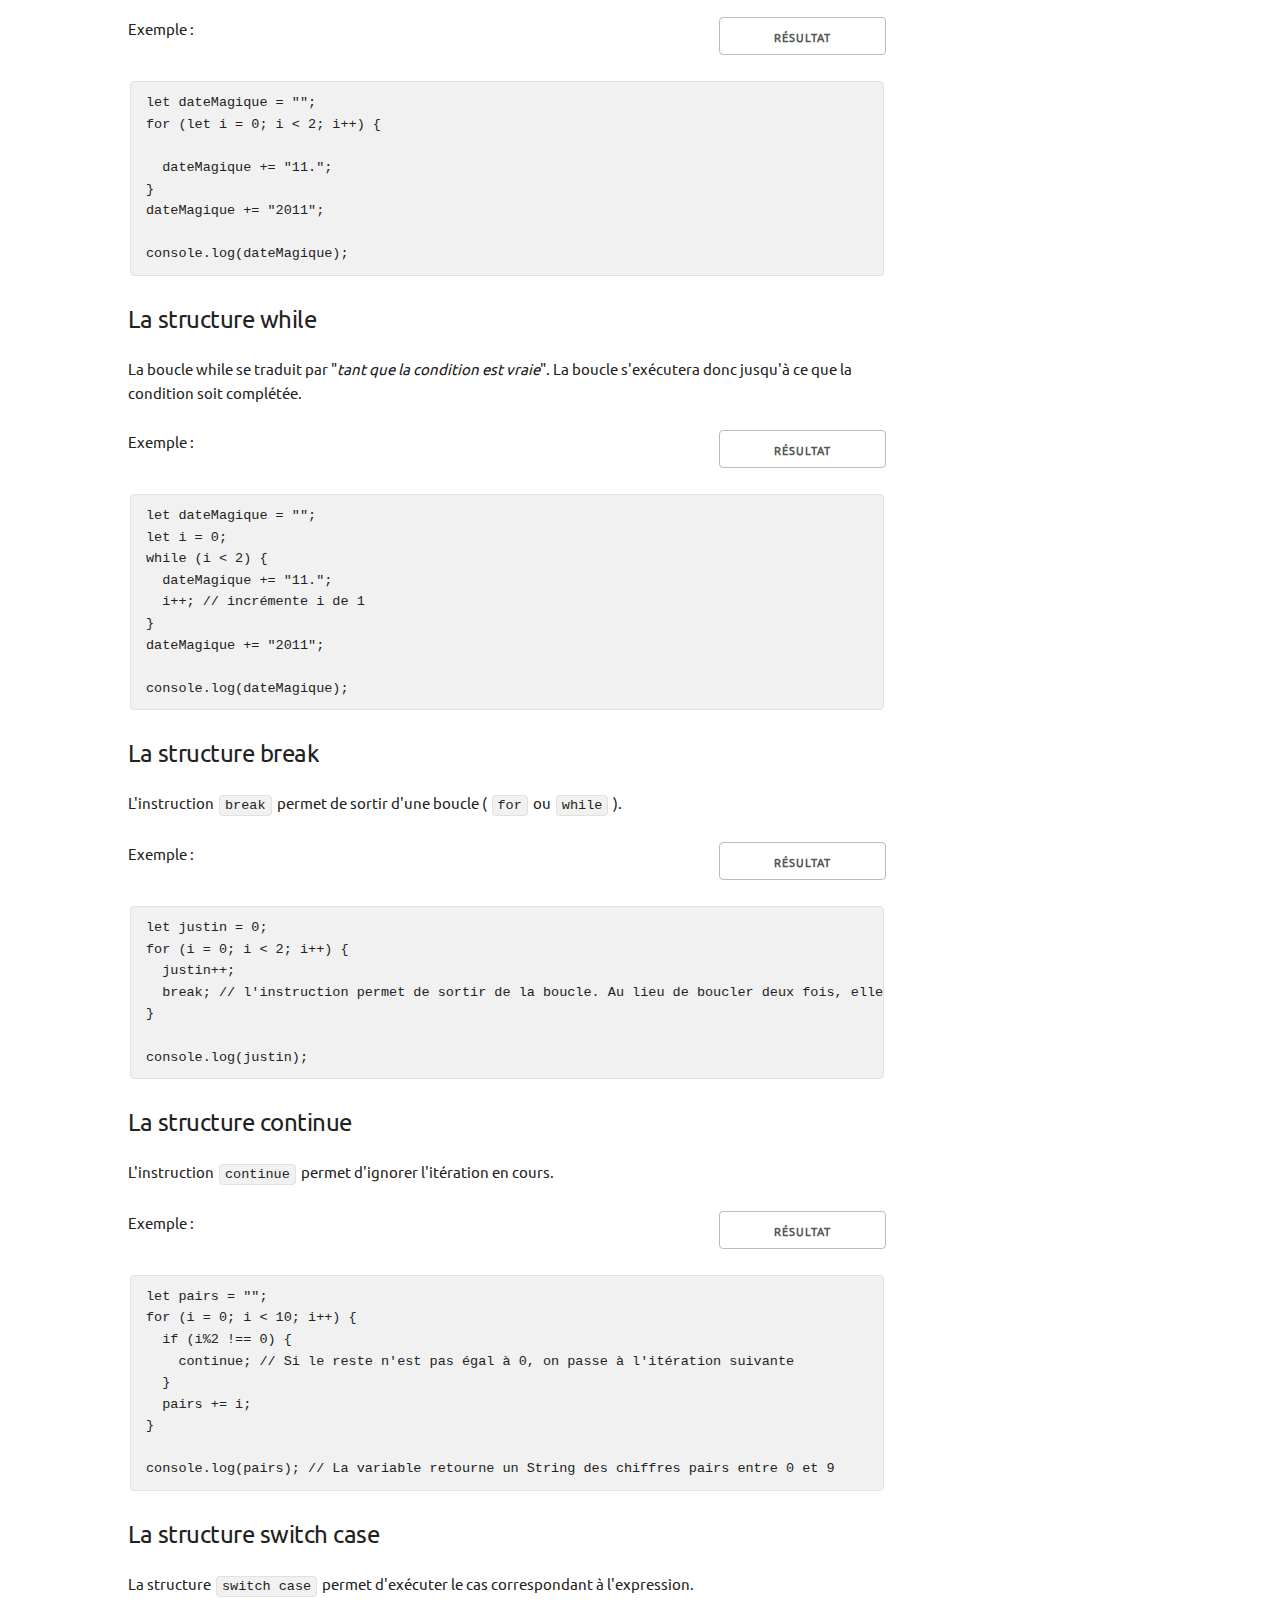
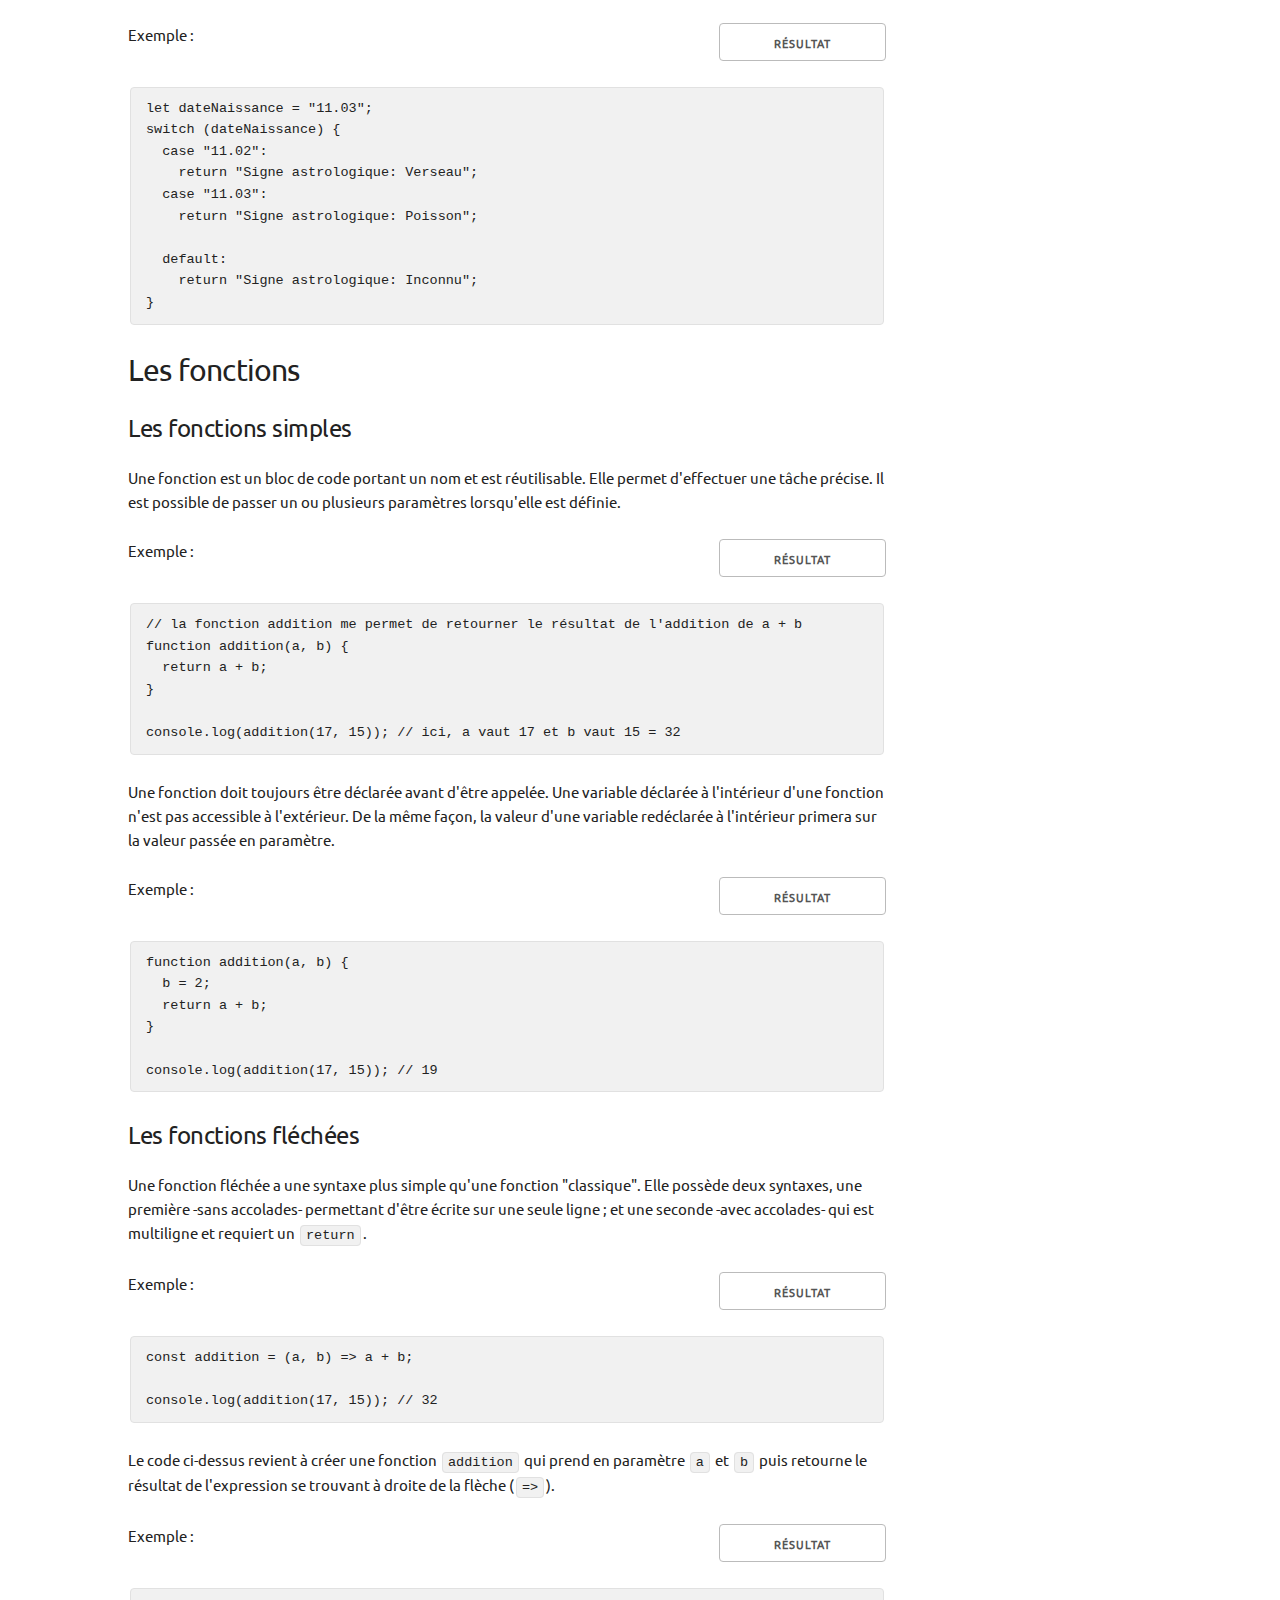
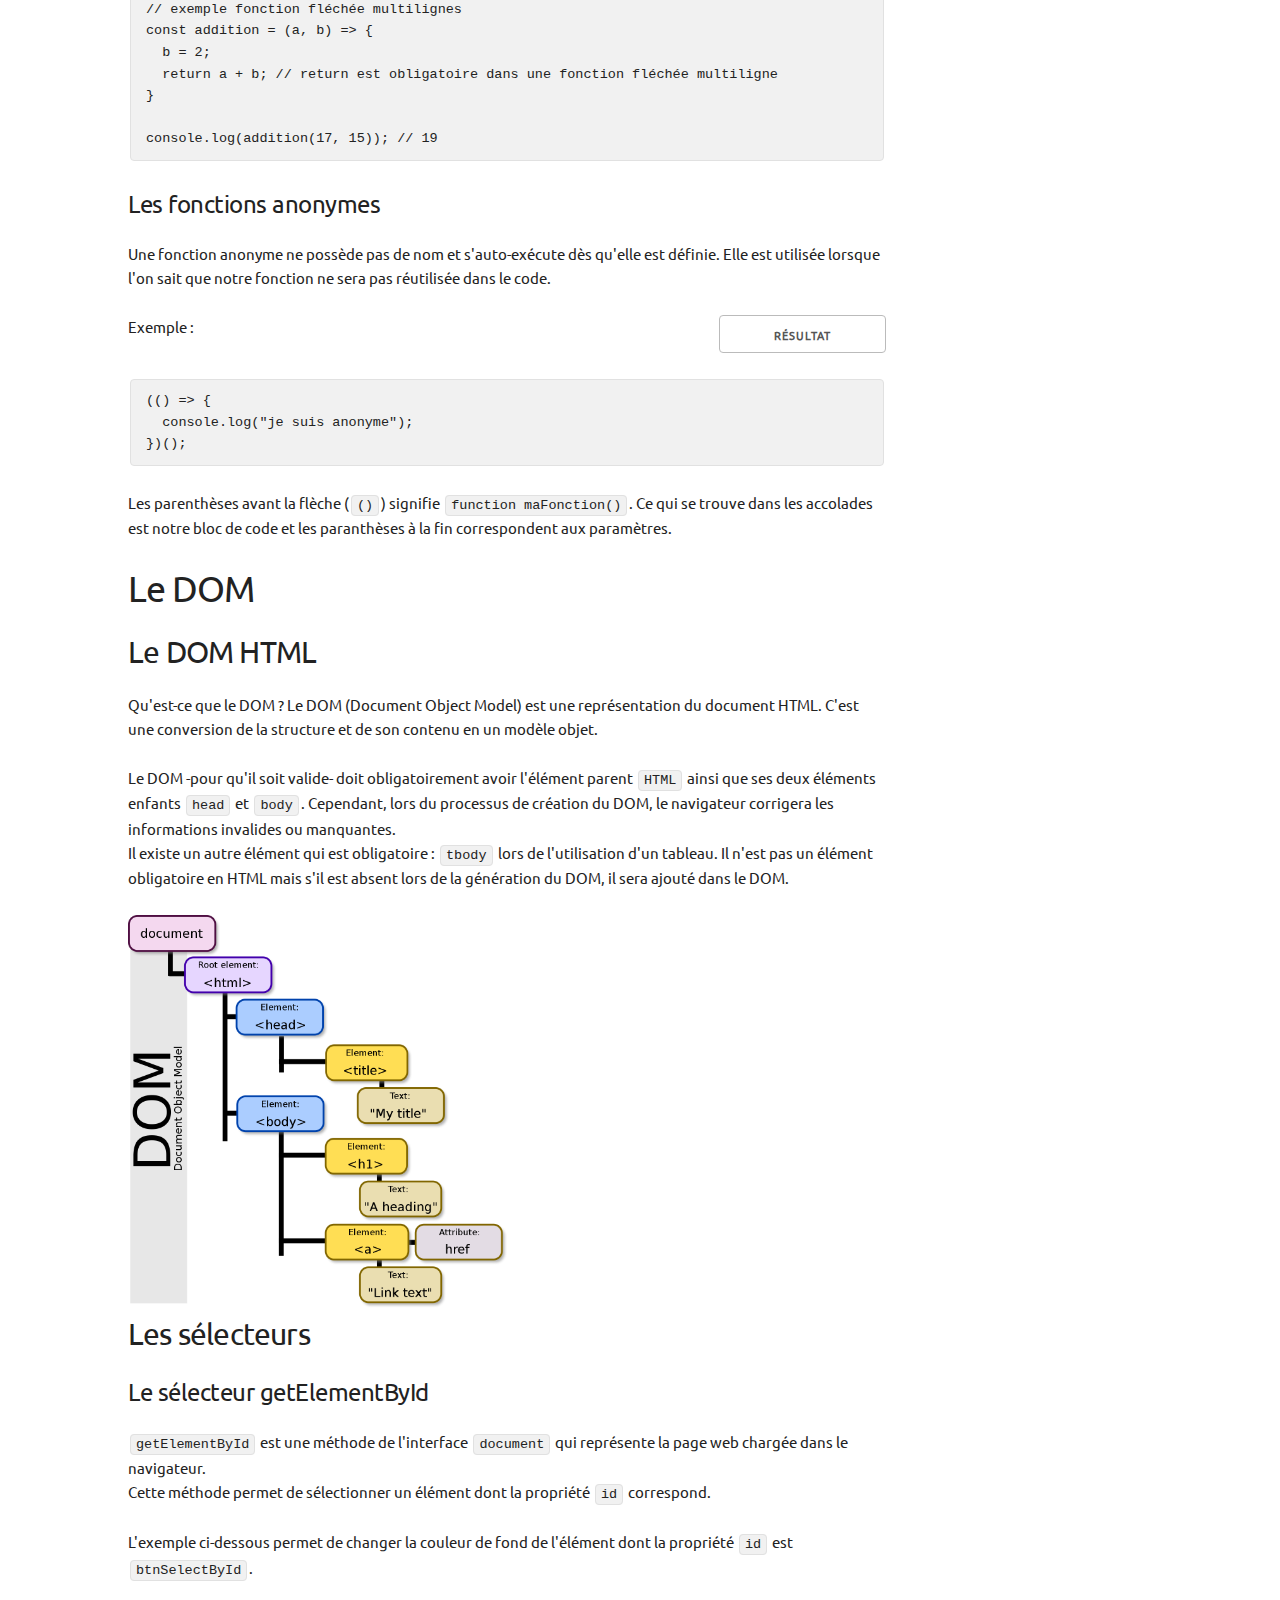
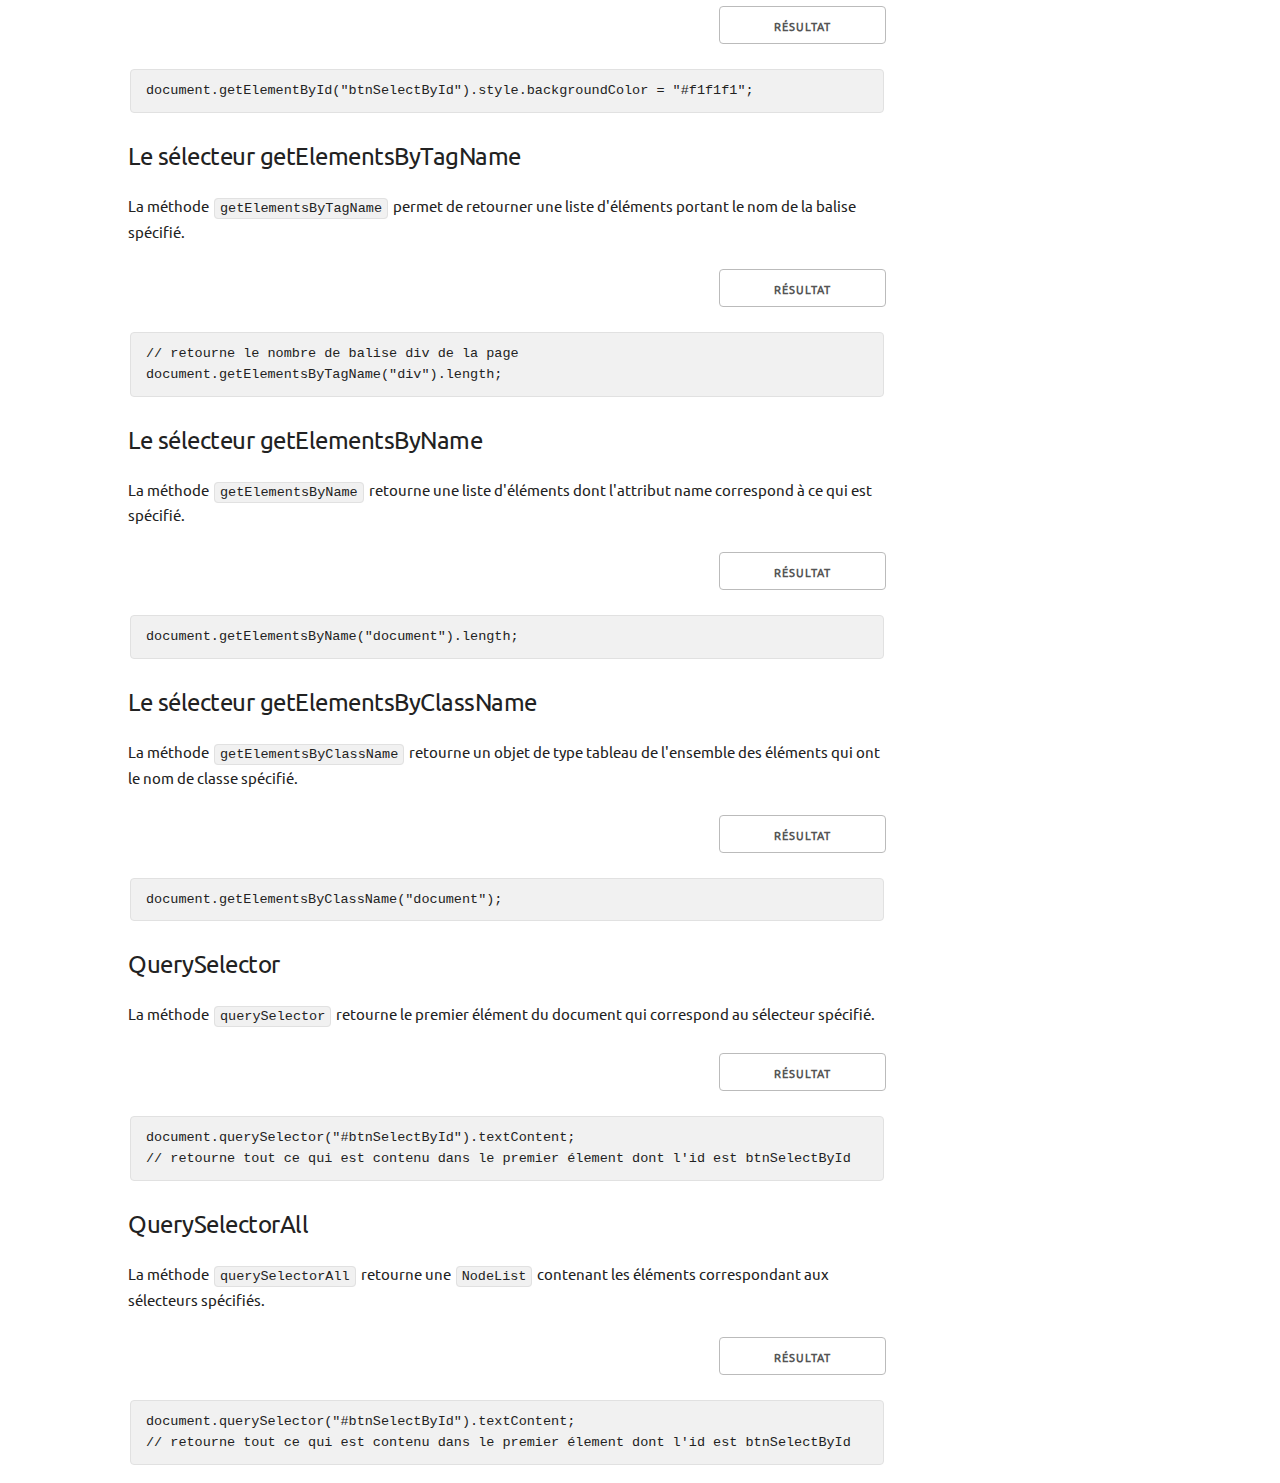
==== commit b6142ff4: "Cours DOM v1.2" ====
--- a/index.html
+++ b/index.html
@@ -926,7 +926,48 @@
               <section id="selectByClassName">
 
                 <h5>Le sélecteur getElementsByClassName</h5>
-                <p></p>
+                <p>La méthode <code>getElementsByClassName</code> retourne un objet de type tableau de l'ensemble des éléments qui ont le nom de classe spécifié.</p>
+
+                <div class="row">
+                  <span class="nine columns">&nbsp</span>
+                  <button class="three columns" type="button" onclick="resultSelectByClassName()">
+                    Résultat
+                  </button>
+                </div>
+
+                <pre><code id="selecteurByClassName">
+                </code></pre>
+
+              </section>
+
+              <!-- QUERIES SELECTOR -->
+              <section id="selectQueries">
+
+                <h5>QuerySelector</h5>
+                <p>La méthode <code>querySelector</code> retourne le premier élément du document qui correspond au sélecteur spécifié.</p>
+
+                <div class="row">
+                  <span class="nine columns">&nbsp</span>
+                  <button class="three columns" type="button" onclick="resultQuerySelector()">
+                    Résultat
+                  </button>
+                </div>
+
+                <pre><code id="selecteurQuerySelector">
+                </code></pre>
+
+                <h5>QuerySelectorAll</h5>
+                <p>La méthode <code>querySelectorAll</code> retourne une <code>NodeList</code> contenant les éléments correspondant aux sélecteurs spécifiés.</p>
+
+                <div class="row">
+                  <span class="nine columns">&nbsp</span>
+                  <button class="three columns" type="button" onclick="resultQuerySelectorAll()">
+                    Résultat
+                  </button>
+                </div>
+
+                <pre><code id="selecteurQuerySelectorAll">
+                </code></pre>
 
               </section>
 
@@ -1156,6 +1197,9 @@
   <script src="/assets/js/dom/selecteurs/selecteurGetElementById.js"></script>
   <script src="/assets/js/dom/selecteurs/selecteurGetElementsByTagName.js"></script>
   <script src="/assets/js/dom/selecteurs/selecteurGetElementsByName.js"></script>
+  <script src="/assets/js/dom/selecteurs/selecteurGetElementsByClassName.js"></script>
+  <script src="/assets/js/dom/selecteurs/selecteurQuerySelector.js"></script>
+  <script src="/assets/js/dom/selecteurs/selecteurQuerySelectorAll.js"></script>
 
 </body>
 
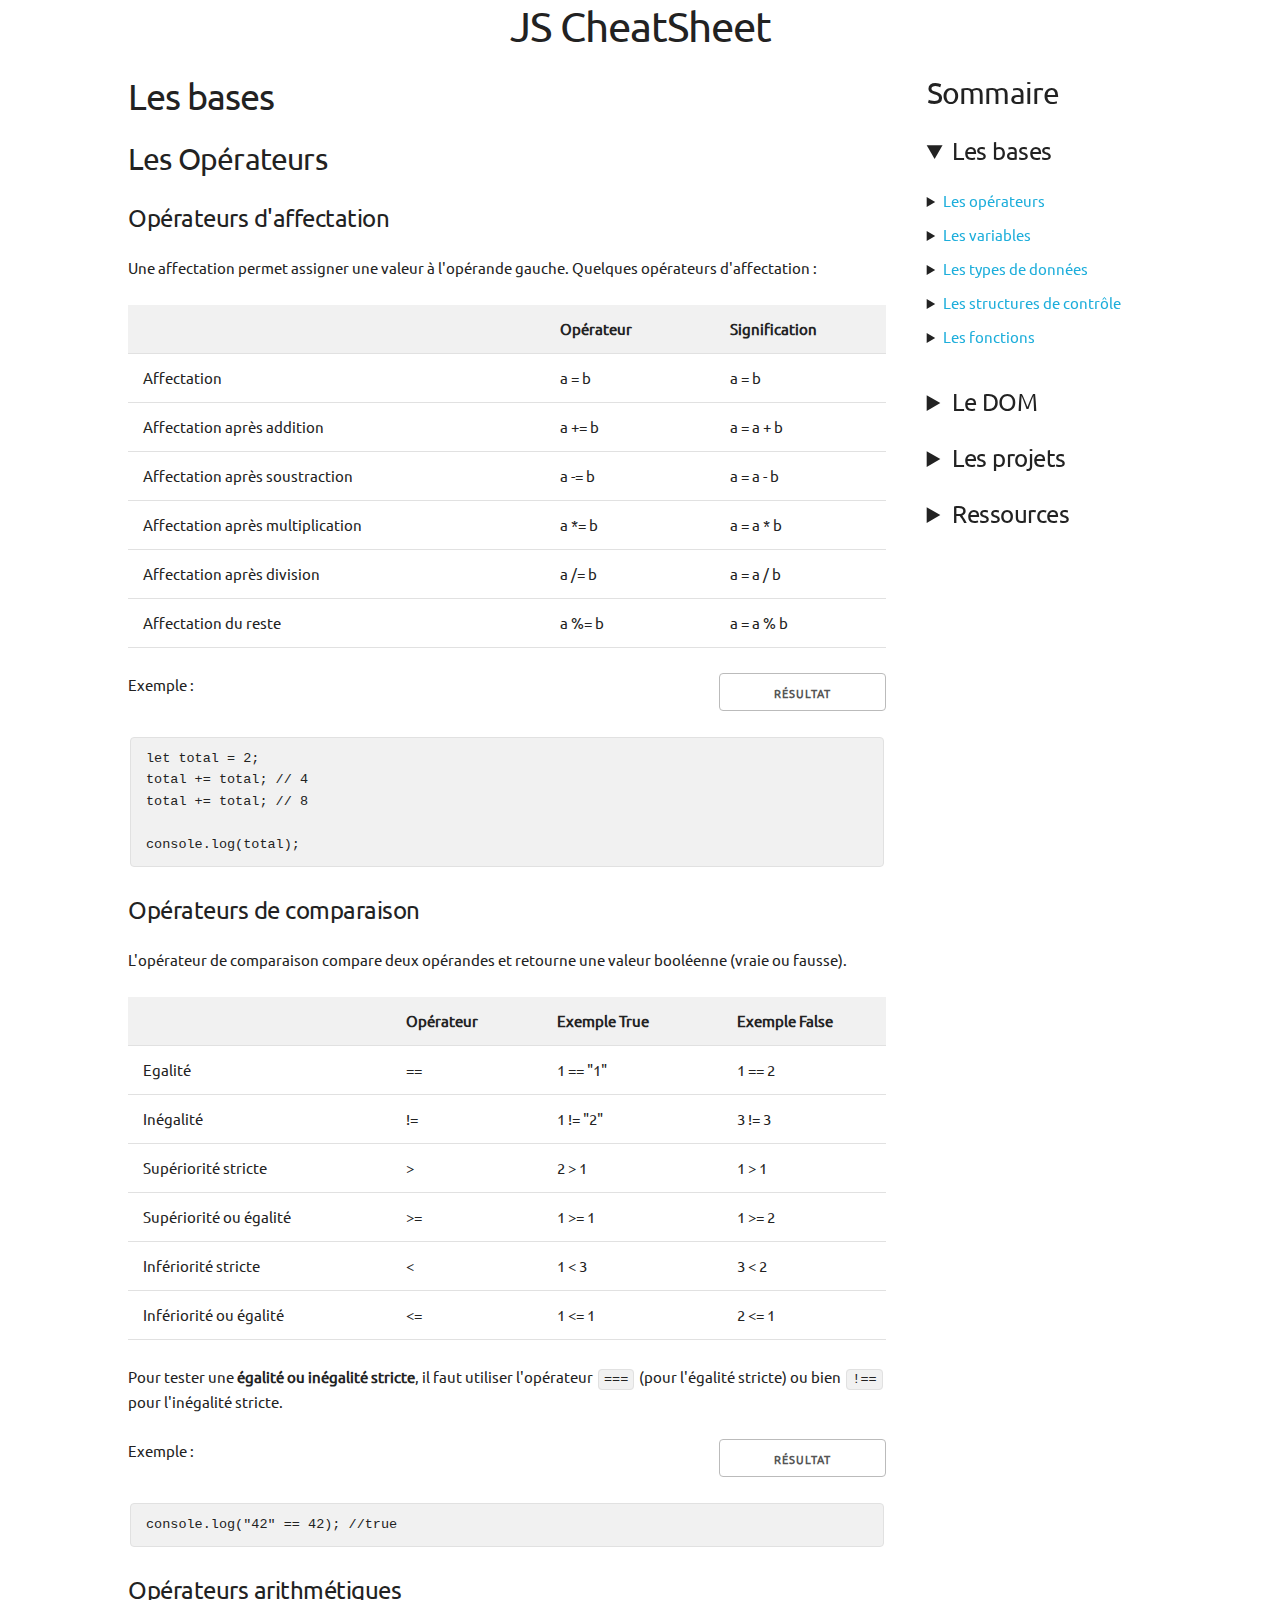
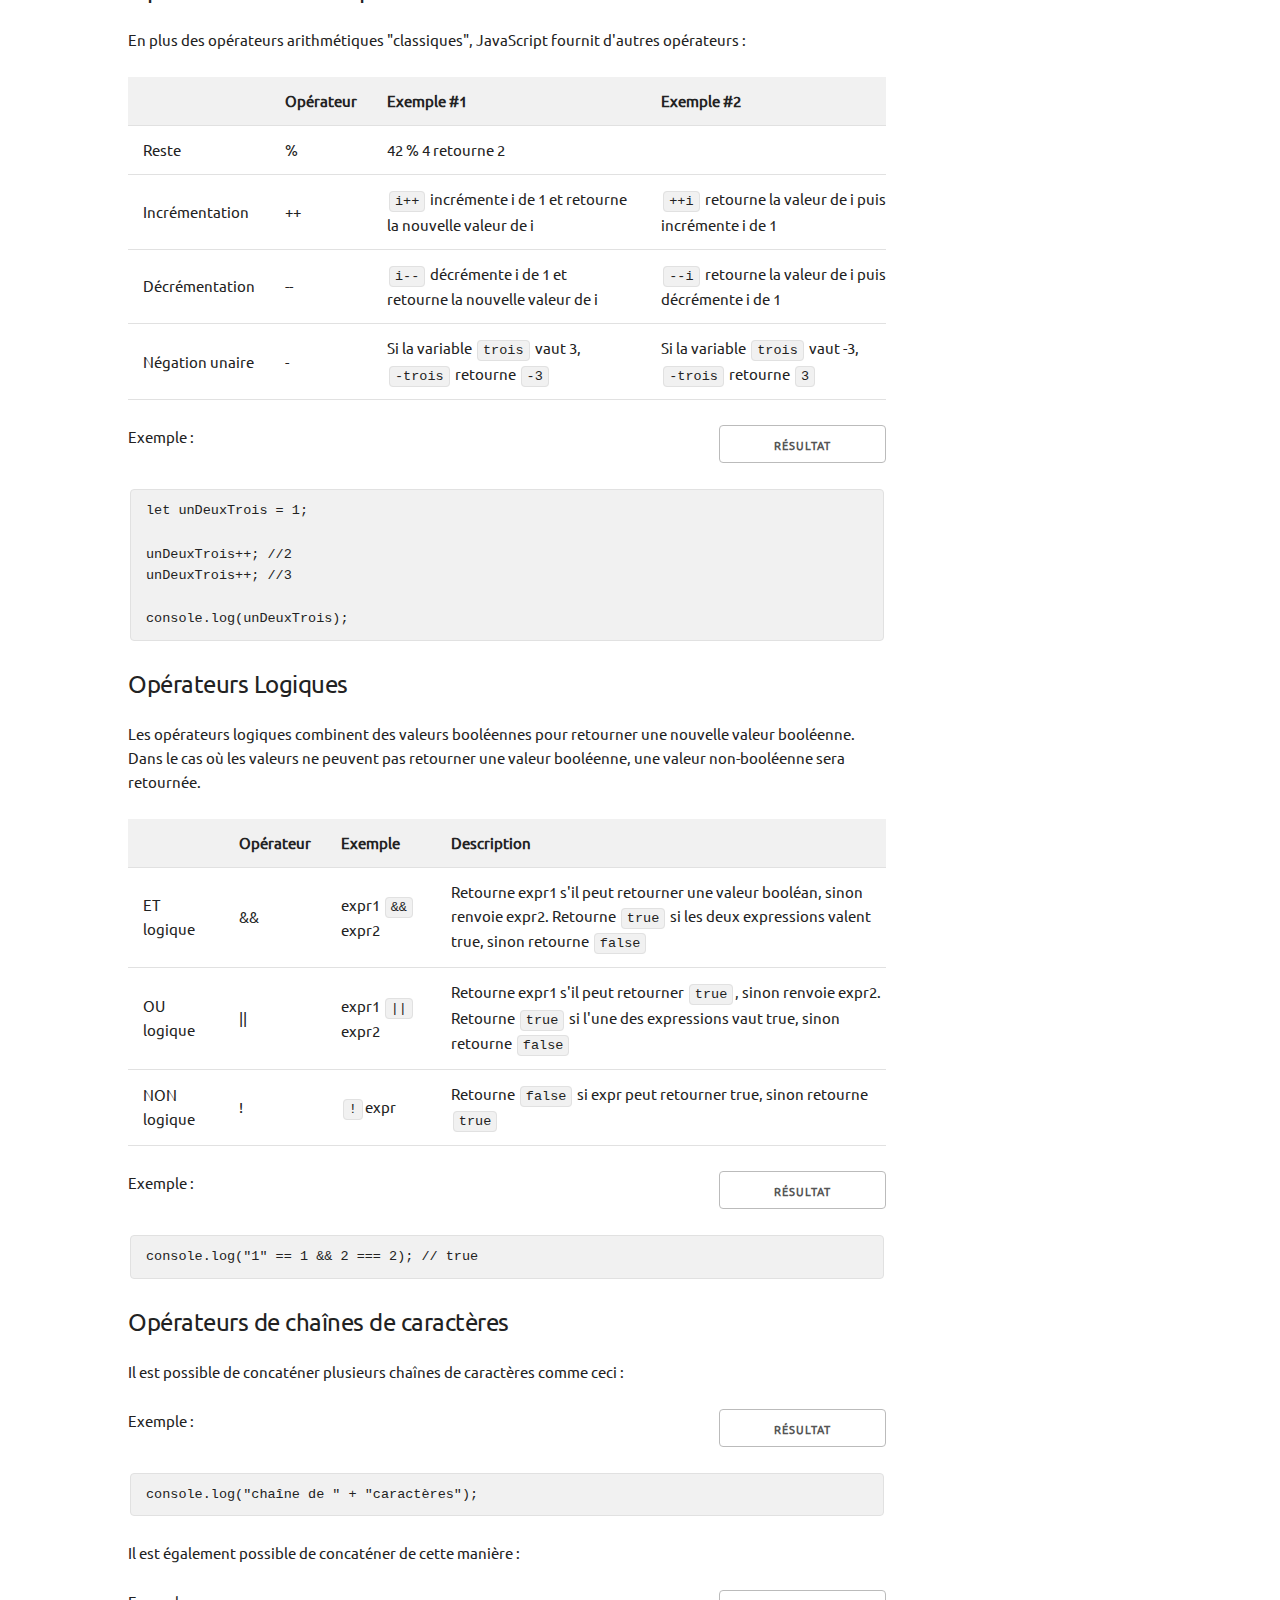
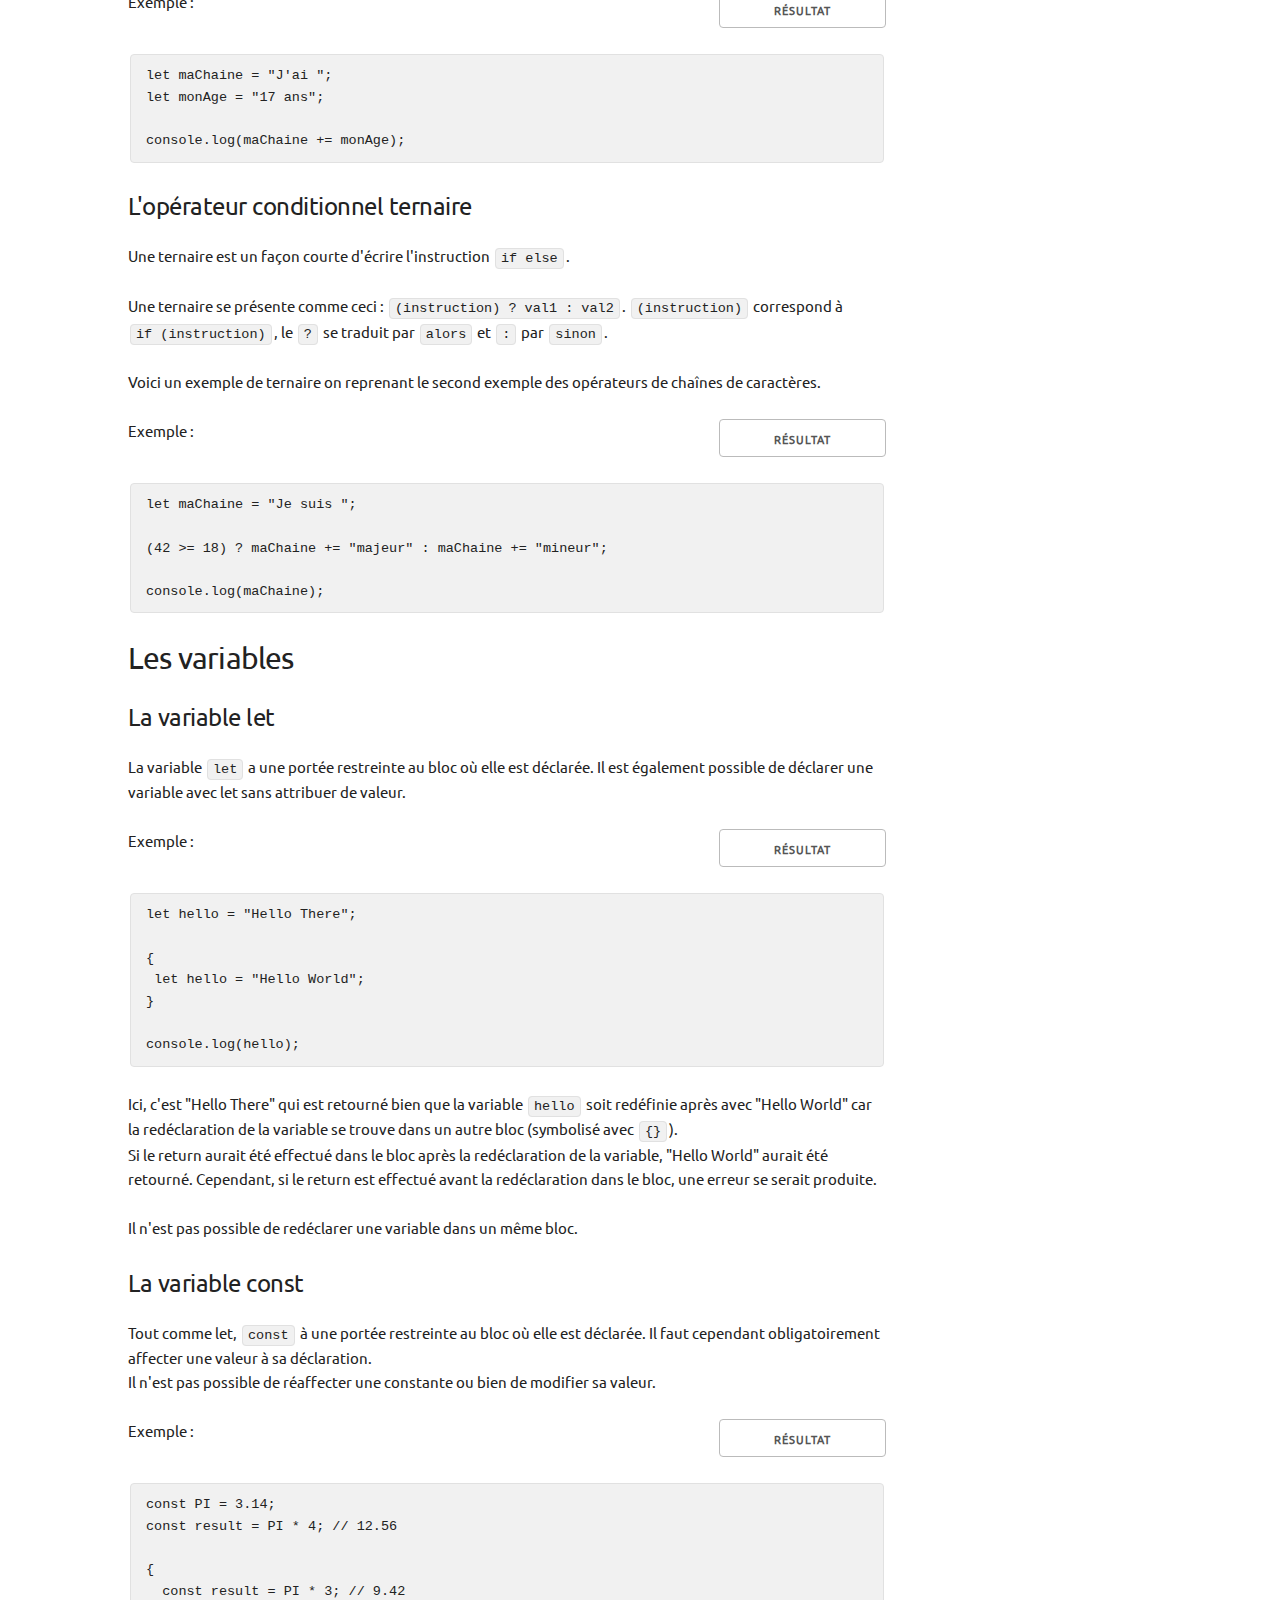
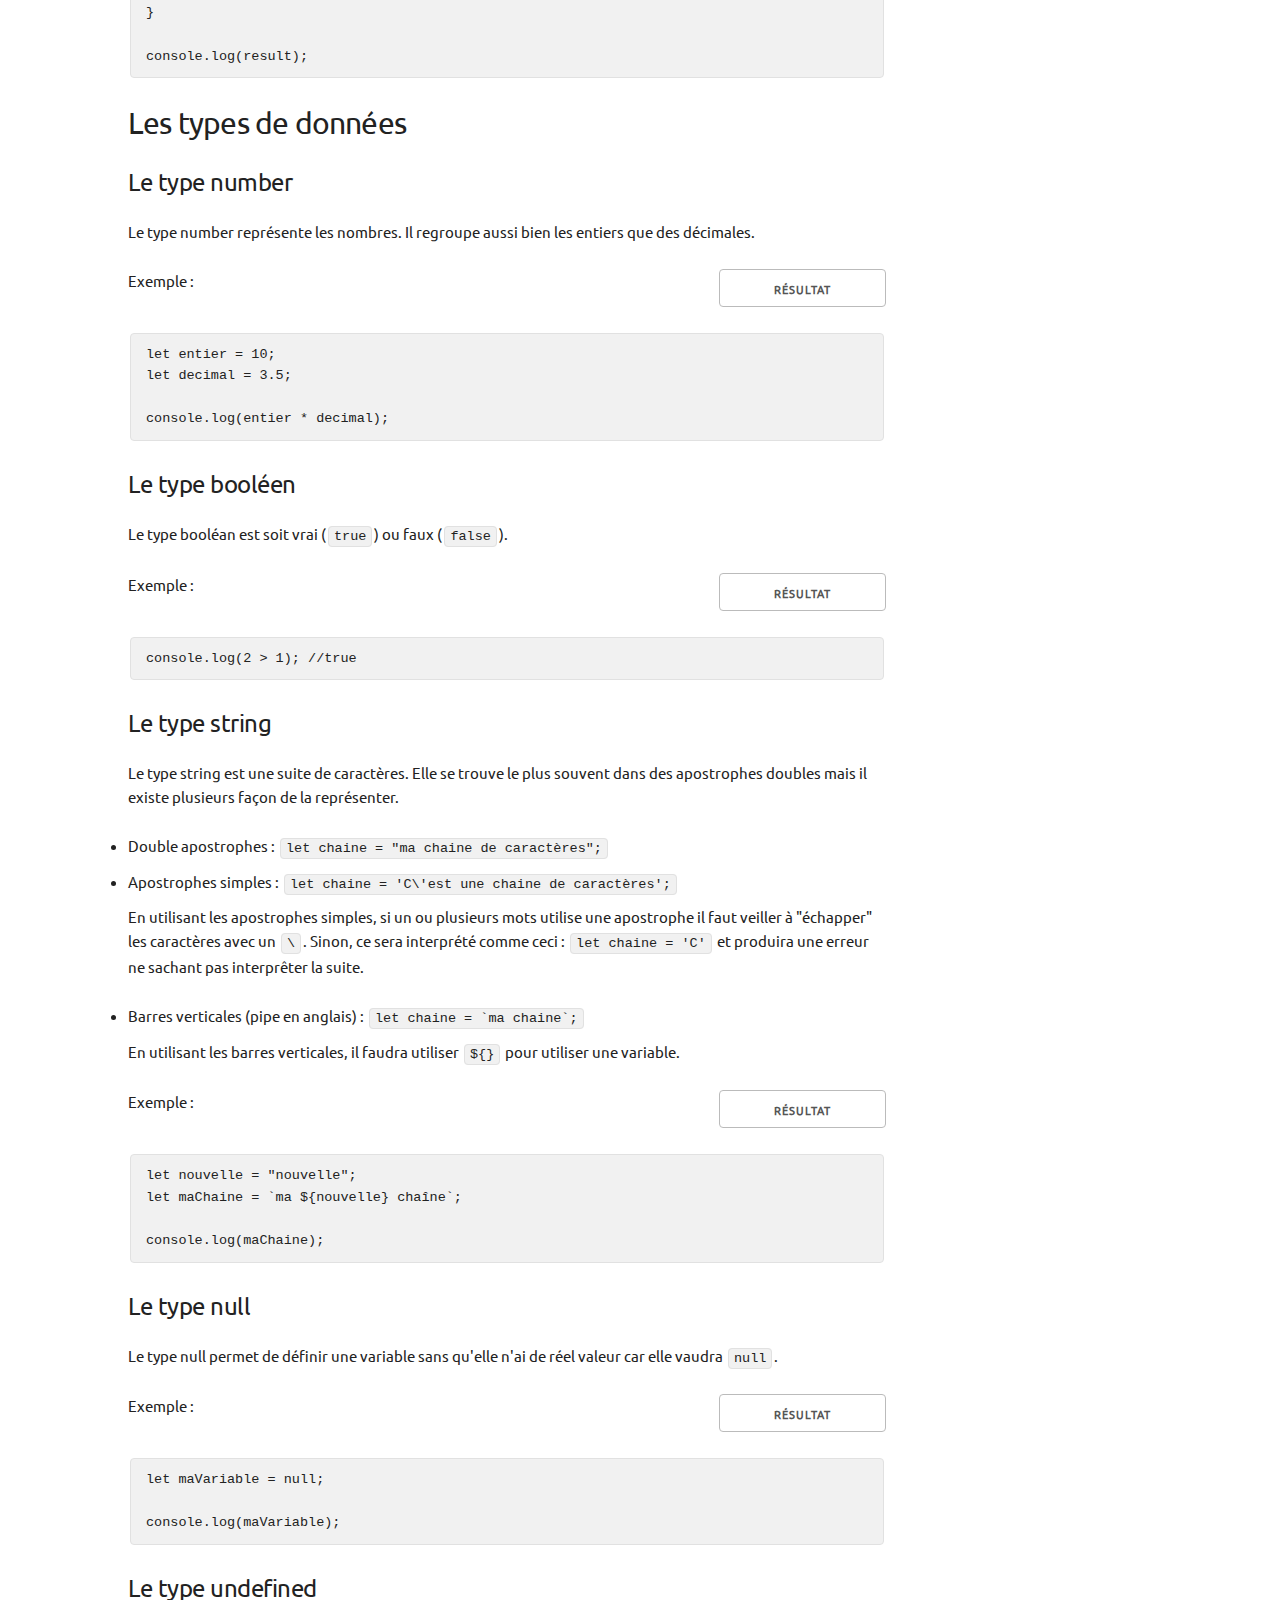
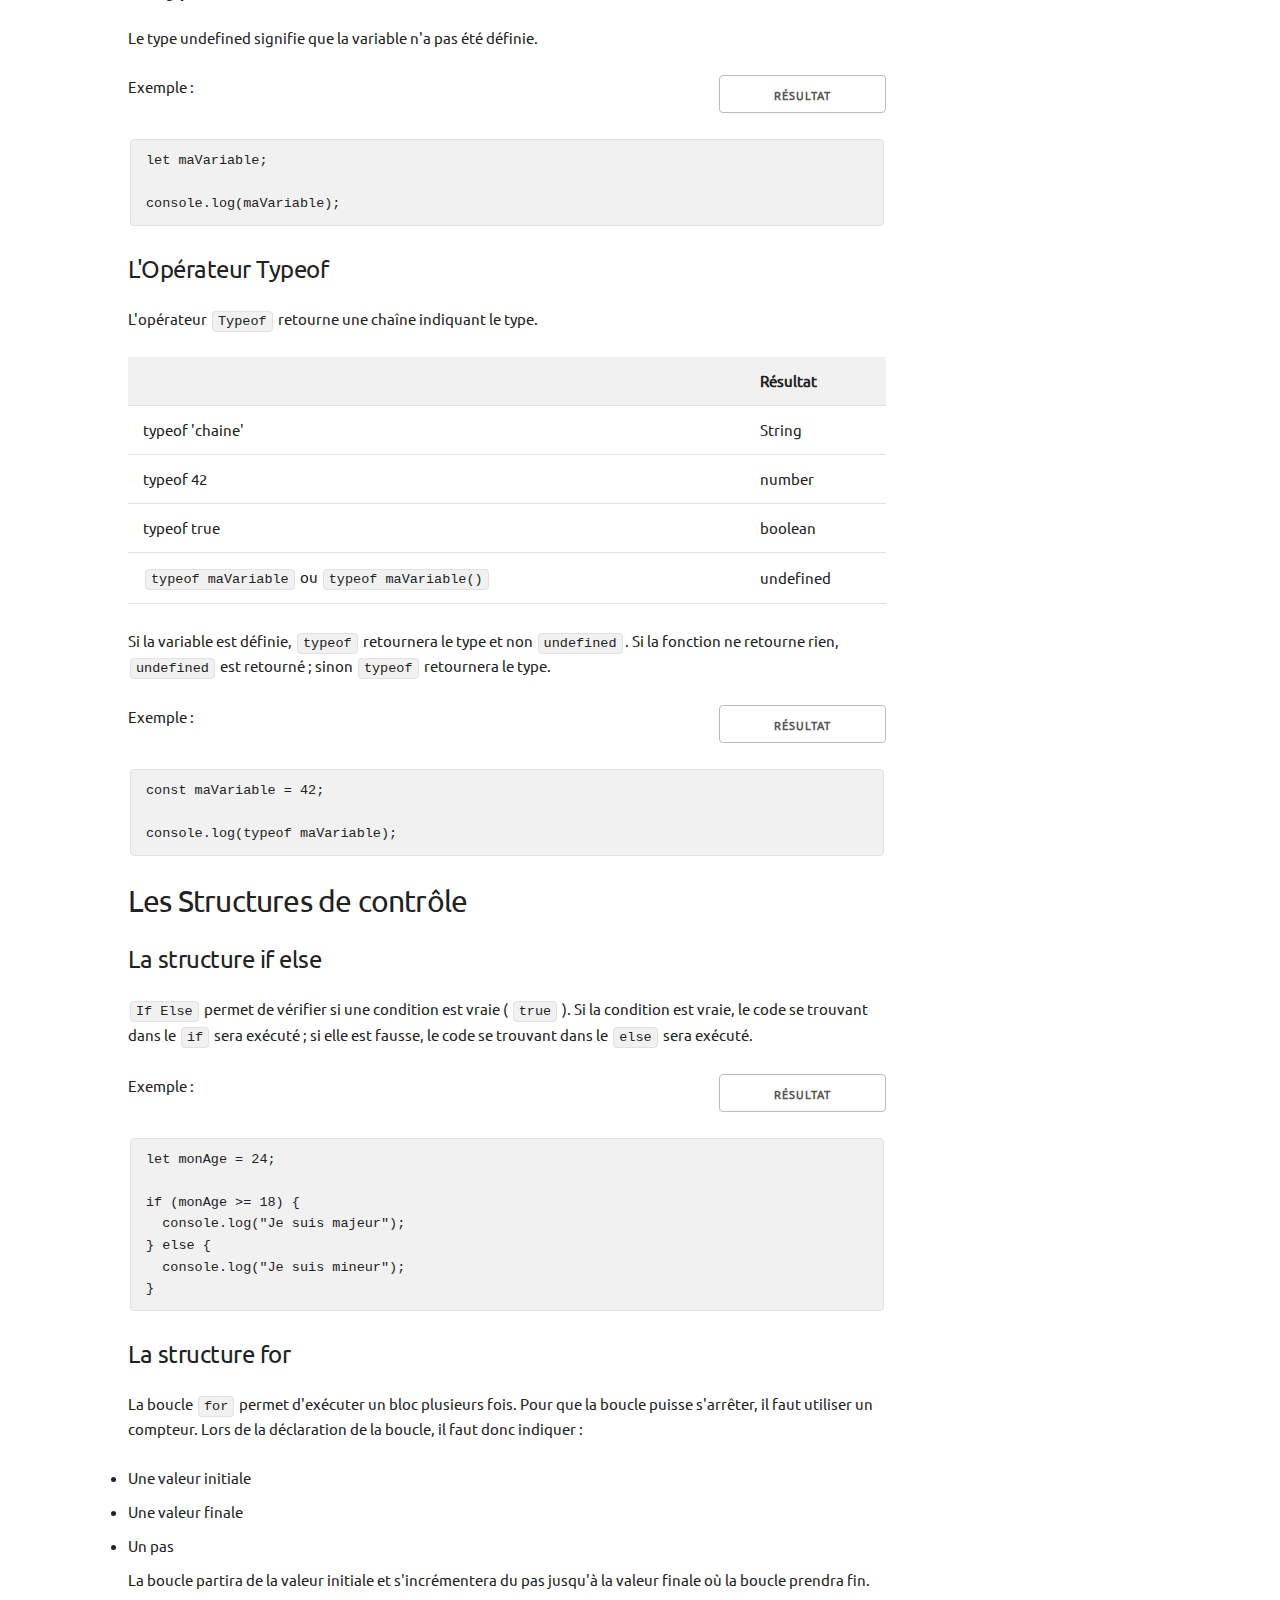
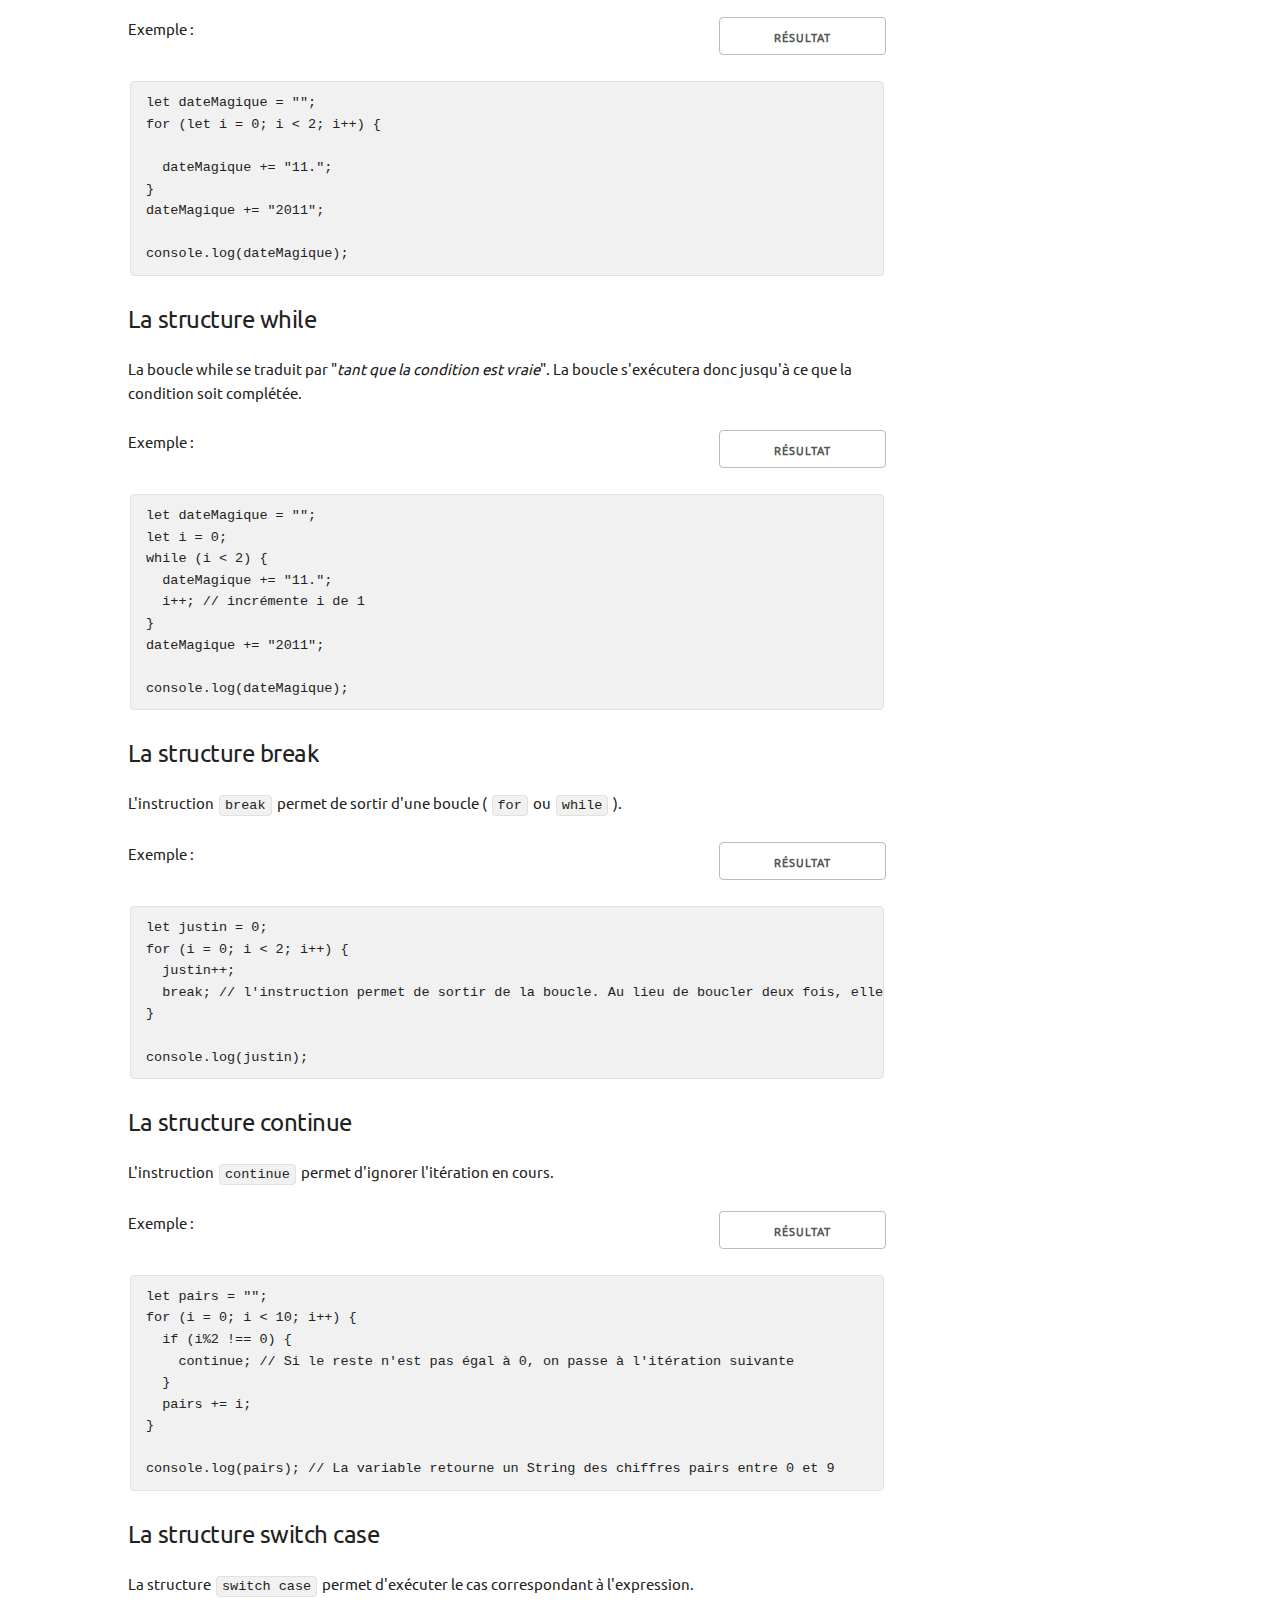
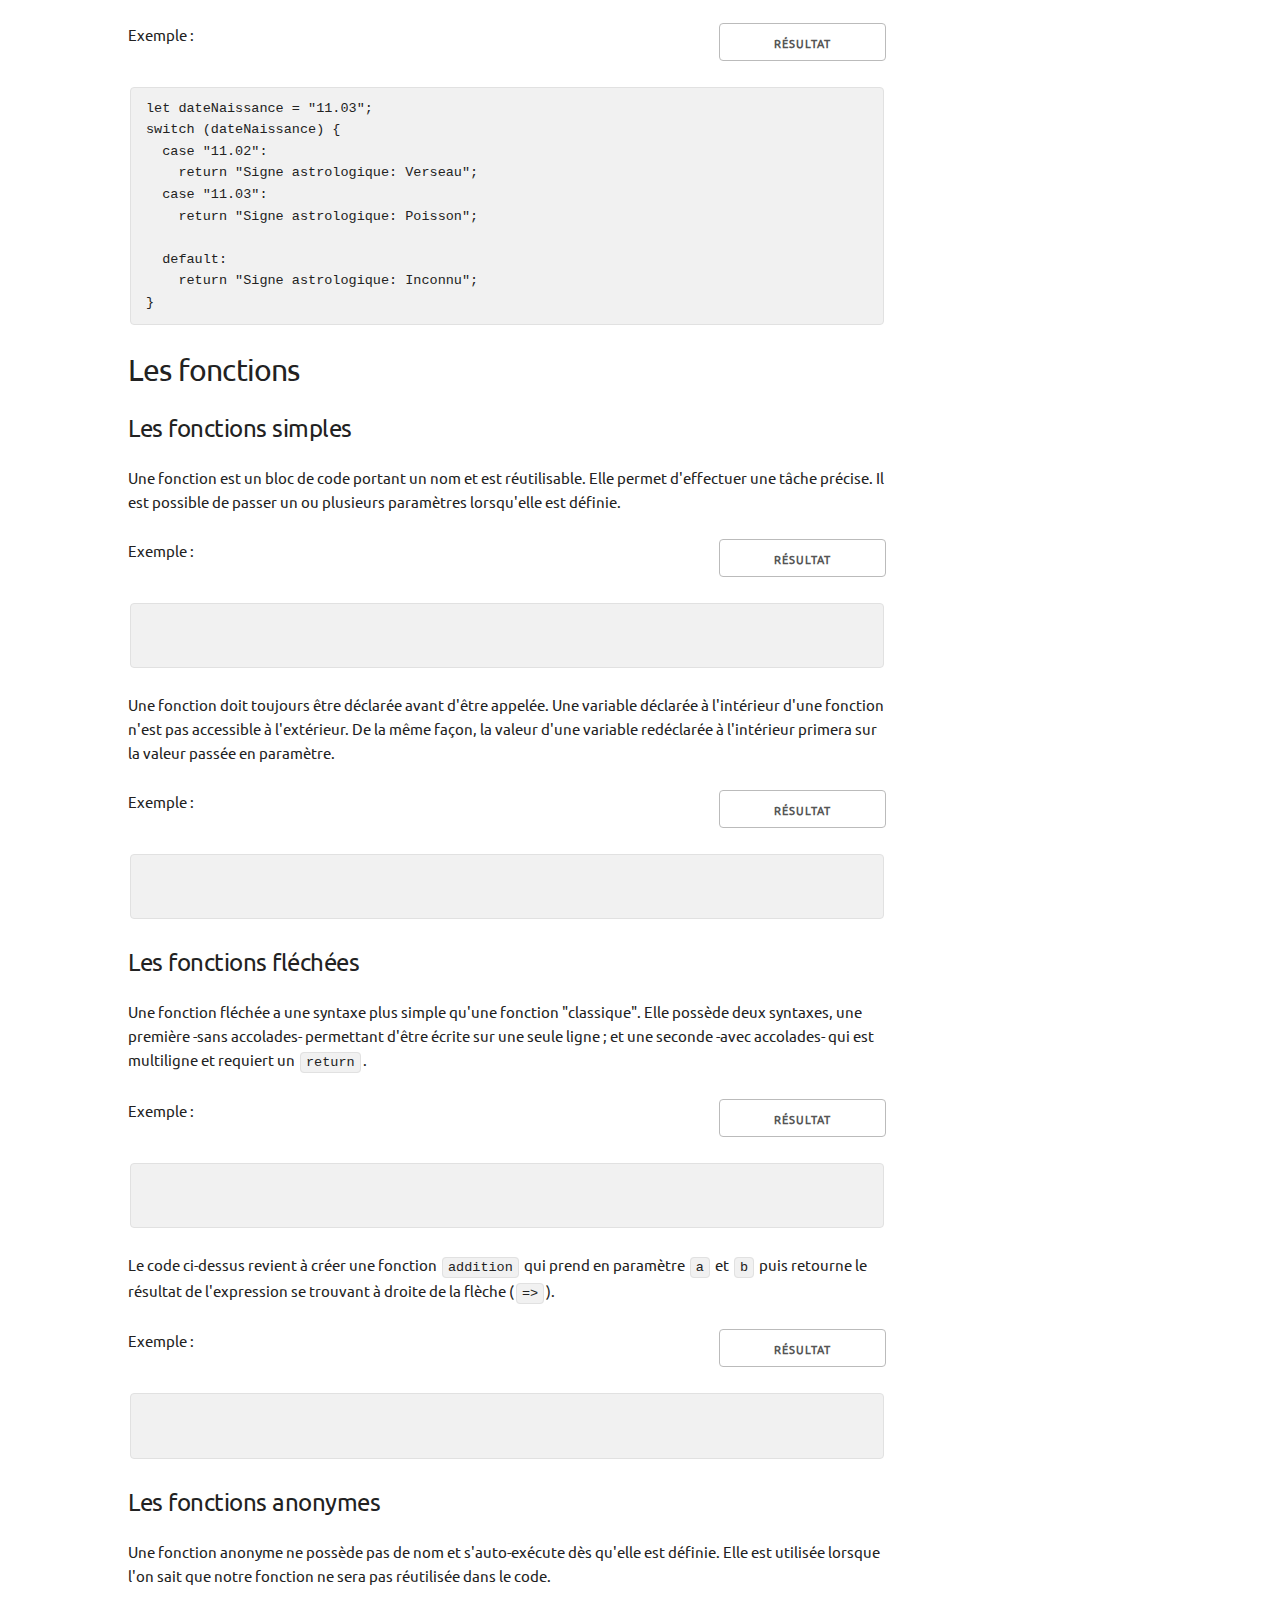
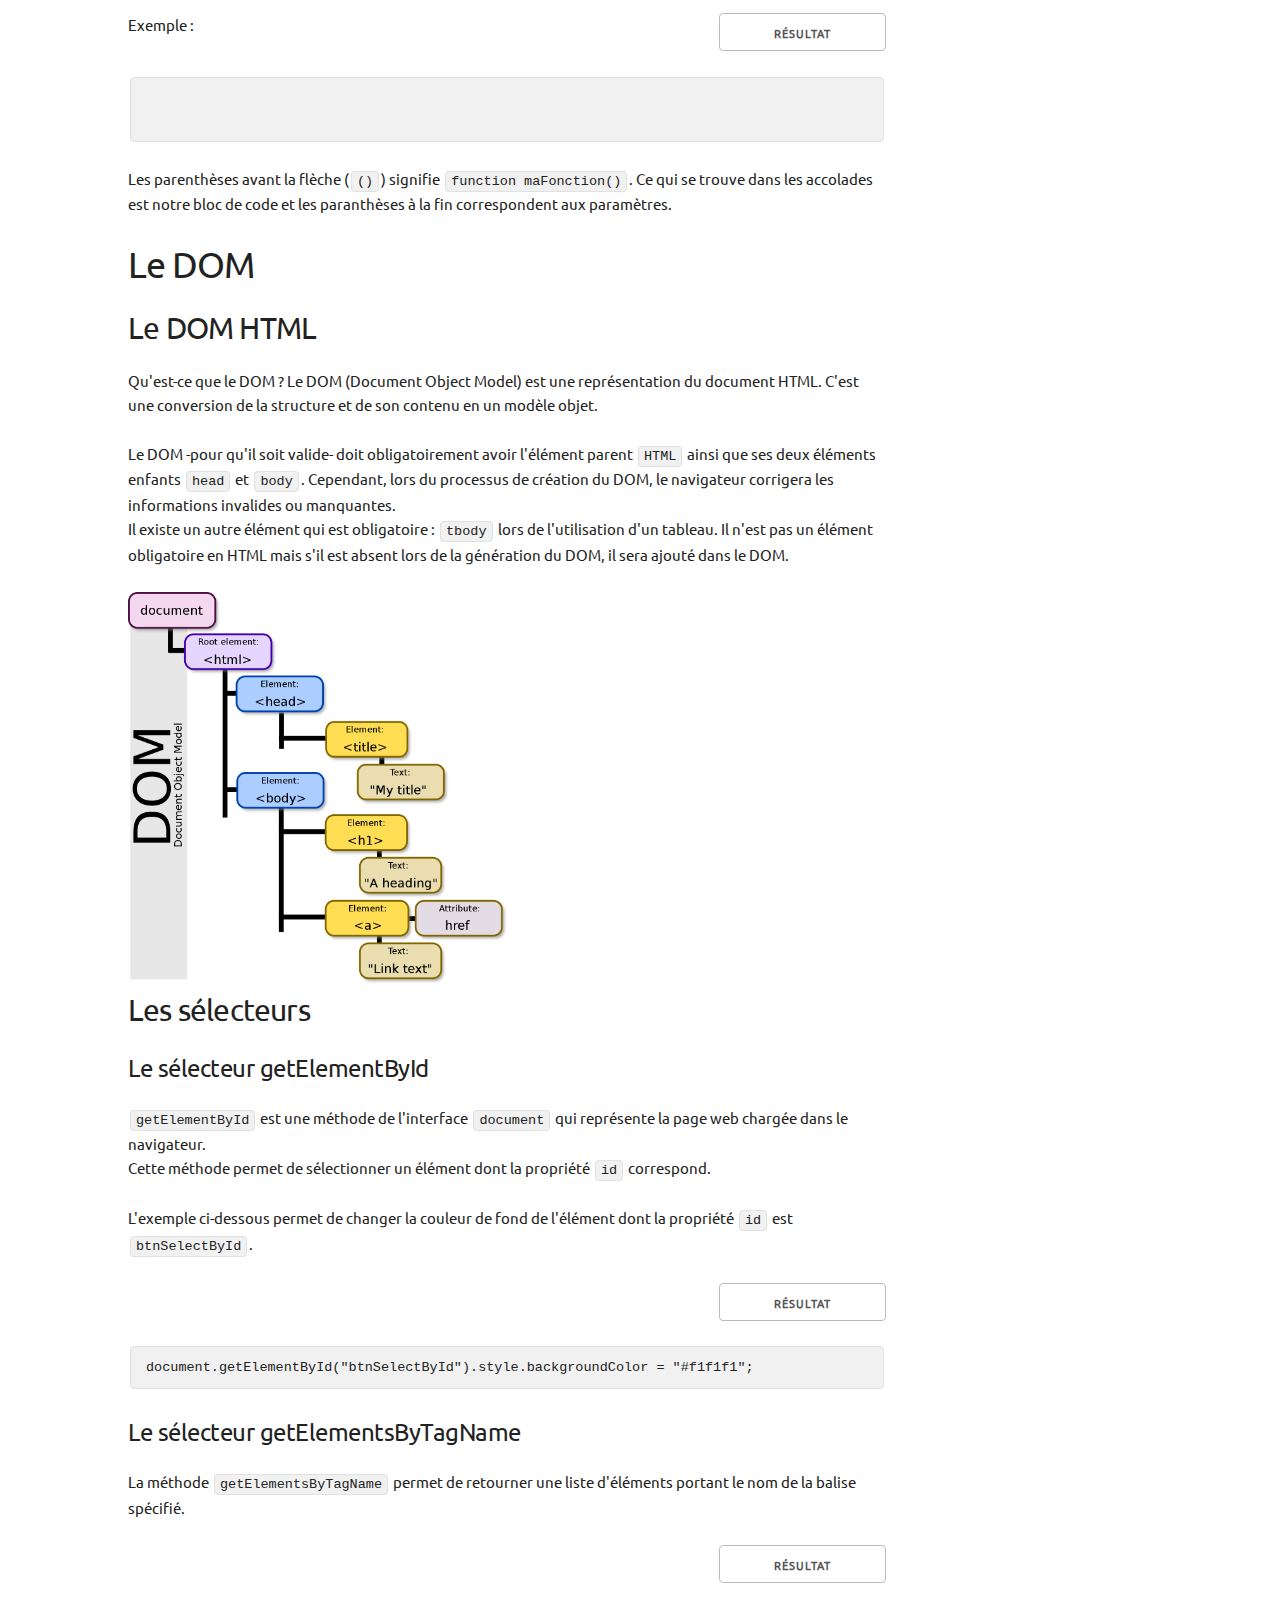
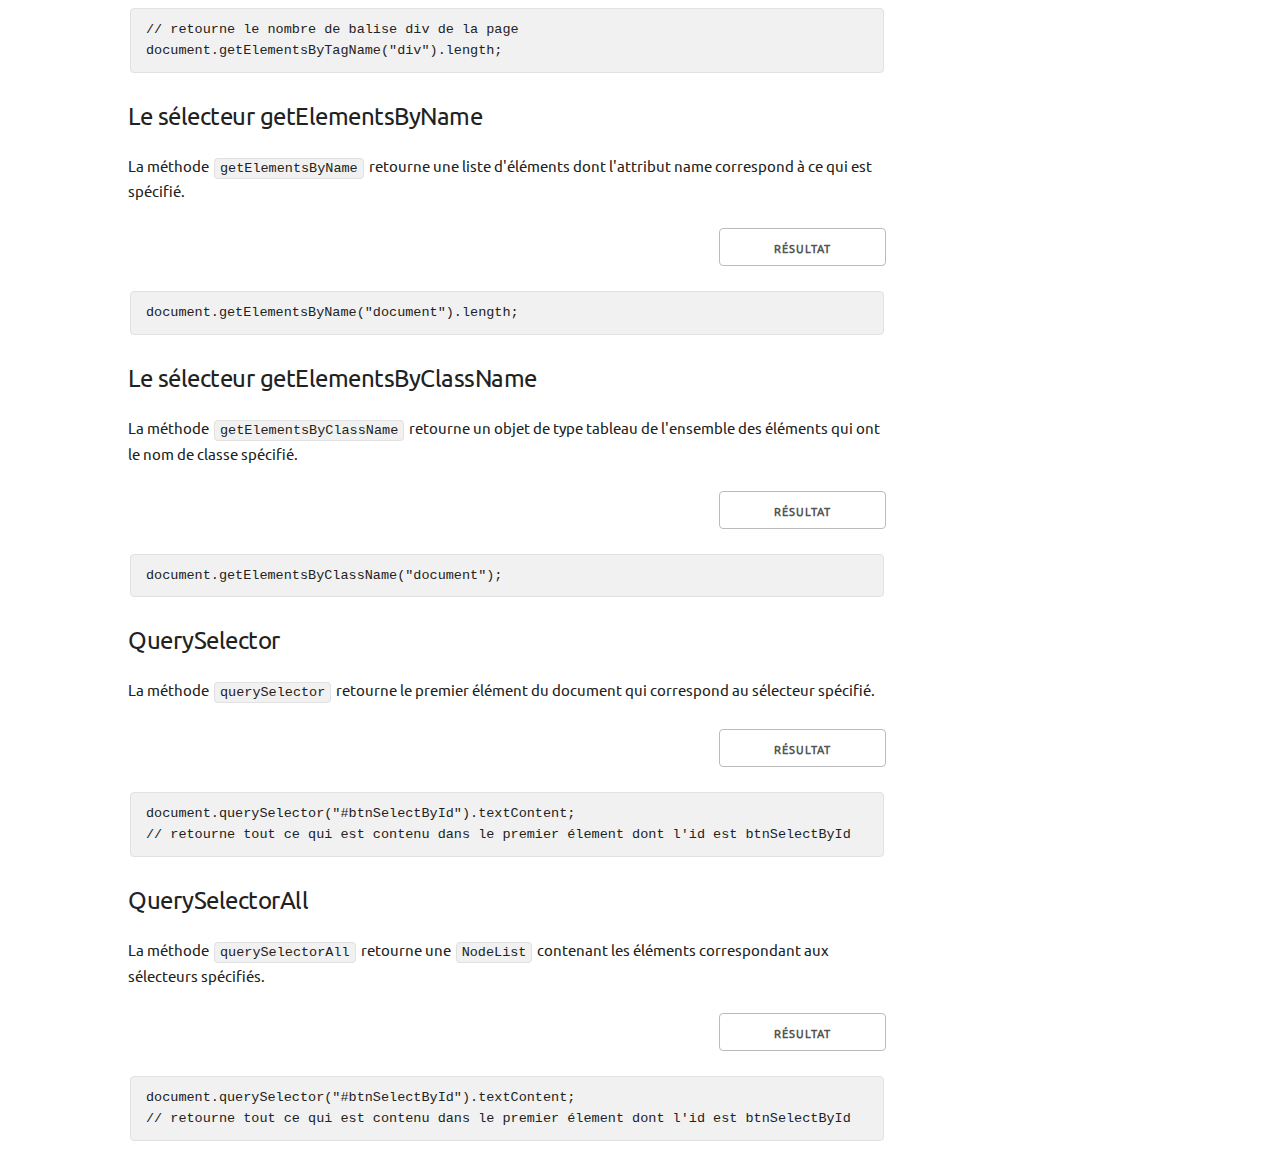
==== commit 9b3196d7: "Script Bases" ====
--- a/index.html
+++ b/index.html
@@ -1109,6 +1109,27 @@
 
               </details>
 
+              <details>
+                <summary>
+                  <li><a href="#evenements">Les évènements</a></li>
+                </summary>
+
+                <ul>
+                  <li><a href="#eventKeydown">Keydown</a></li>
+                  <li><a href="#eventKeyup">Keyup</a></li>
+                  <li><a href="#eventScroll">Scroll</a></li>
+                  <li><a href="#eventClick">Click</a></li>
+                  <li><a href="#eventMousedown">Mousedown</a></li>
+                  <li><a href="#eventMouseenter">Mouseenter</a></li>
+                  <li><a href="#eventMouseleave">Mouseleave</a></li>
+                  <li><a href="#eventMousemove">Mousemove</a></li>
+                  <li><a href="#eventMouseleave">Mouseout</a></li>
+                  <li><a href="#eventMouseover">Mouveover</a></li>
+                  <li><a href="#eventMouseup">Mouseup</a></li>
+                  <li><a href="#eventMouseleave">Mouseout</a></li>
+                </ul>
+              </details>
+
             </ul>
 
           </details>          
@@ -1123,7 +1144,8 @@
             </summary>
 
             <ul>
-              <li><a href="calculatrice.html" target="_blank">La calculatrice</a></li>
+              <li><a href="calculatrice.html" target="_blank">Calculatrice console</a></li>
+              <li><a href="calculatriceDOM.html" target="_blank">Calculatrice DOM</a></li>
             </ul>
 
           </details>
@@ -1157,41 +1179,12 @@
     </p>
   </footer>
 
-  <!-- SCRIPTS OPERATEURS -->
-  <script src="/assets/js/bases/operateurs/operateurAffectation.js"></script>
-  <script src="/assets/js/bases/operateurs/operateurComparaison.js"></script>
-  <script src="/assets/js/bases/operateurs/operateurArithmetique.js"></script>
-  <script src="/assets/js/bases/operateurs/operateurLogique.js"></script>
-  <script src="/assets/js/bases/operateurs/operateurChaineCaractere1.js"></script>
-  <script src="/assets/js/bases/operateurs/operateurChaineCaractere2.js"></script>
-  <script src="/assets/js/bases/operateurs/operateurTernaire.js"></script>
-
-  <!-- SCRIPTS VARIABLES -->
-  <script src="/assets/js/bases/variables/variableLet.js"></script>
-  <script src="/assets/js/bases/variables/variableConst.js"></script>
-
-  <!-- SCRIPTS TYPES DE DONNEES -->
-  <script src="/assets/js/bases/datatypes/dataTypeNumber.js"></script>
-  <script src="/assets/js/bases/datatypes/dataTypeBoolean.js"></script>
-  <script src="/assets/js/bases/datatypes/dataTypeString.js"></script>
-  <script src="/assets/js/bases/datatypes/dataTypeNull.js"></script>
-  <script src="/assets/js/bases/datatypes/dataTypeUndefined.js"></script>
-  <script src="/assets/js/bases/datatypes/dataTypeTypeof.js"></script>
-
-  <!-- SCRIPTS STRUCTURES DE CONTROLE -->
-  <script src="/assets/js/bases/structuresControle/structureControleIfElse.js"></script>
-  <script src="/assets/js/bases/structuresControle/structureControleFor.js"></script>
-  <script src="/assets/js/bases/structuresControle/structureControleWhile.js"></script>
-  <script src="/assets/js/bases/structuresControle/structureControleBreak.js"></script>
-  <script src="/assets/js/bases/structuresControle/structureControleContinue.js"></script>
-  <script src="/assets/js/bases/structuresControle/structureControleSwitchCase.js"></script>
-
-  <!-- SCRIPTS FONCTIONS -->
-  <script src="/assets/js/bases/fonctions/fonctionSimple.js"></script>
-  <script src="/assets/js/bases/fonctions/fonctionSimpleSuite.js"></script>
-  <script src="/assets/js/bases/fonctions/fonctionFlechee.js"></script>
-  <script src="/assets/js/bases/fonctions/fonctionFlecheeMulti.js"></script>
-  <script src="/assets/js/bases/fonctions/fonctionAnonyme.js"></script>
+  <!-- SCRIPTS BASES -->
+  <script src="/assets/js/bases/operateurs.js"></script>
+  <script src="/assets/js/bases/variables.js"></script>
+  <script src="/assets/js/bases/datatypes.js"></script>
+  <script src="/assets/js/bases/structuresControle.js"></script>
+  <script src="/assets/js/bases/fonctions/fonctions.js"></script>
 
   <!-- SCRIPTS SELECTEURS -->
   <script src="/assets/js/dom/selecteurs/selecteurGetElementById.js"></script>
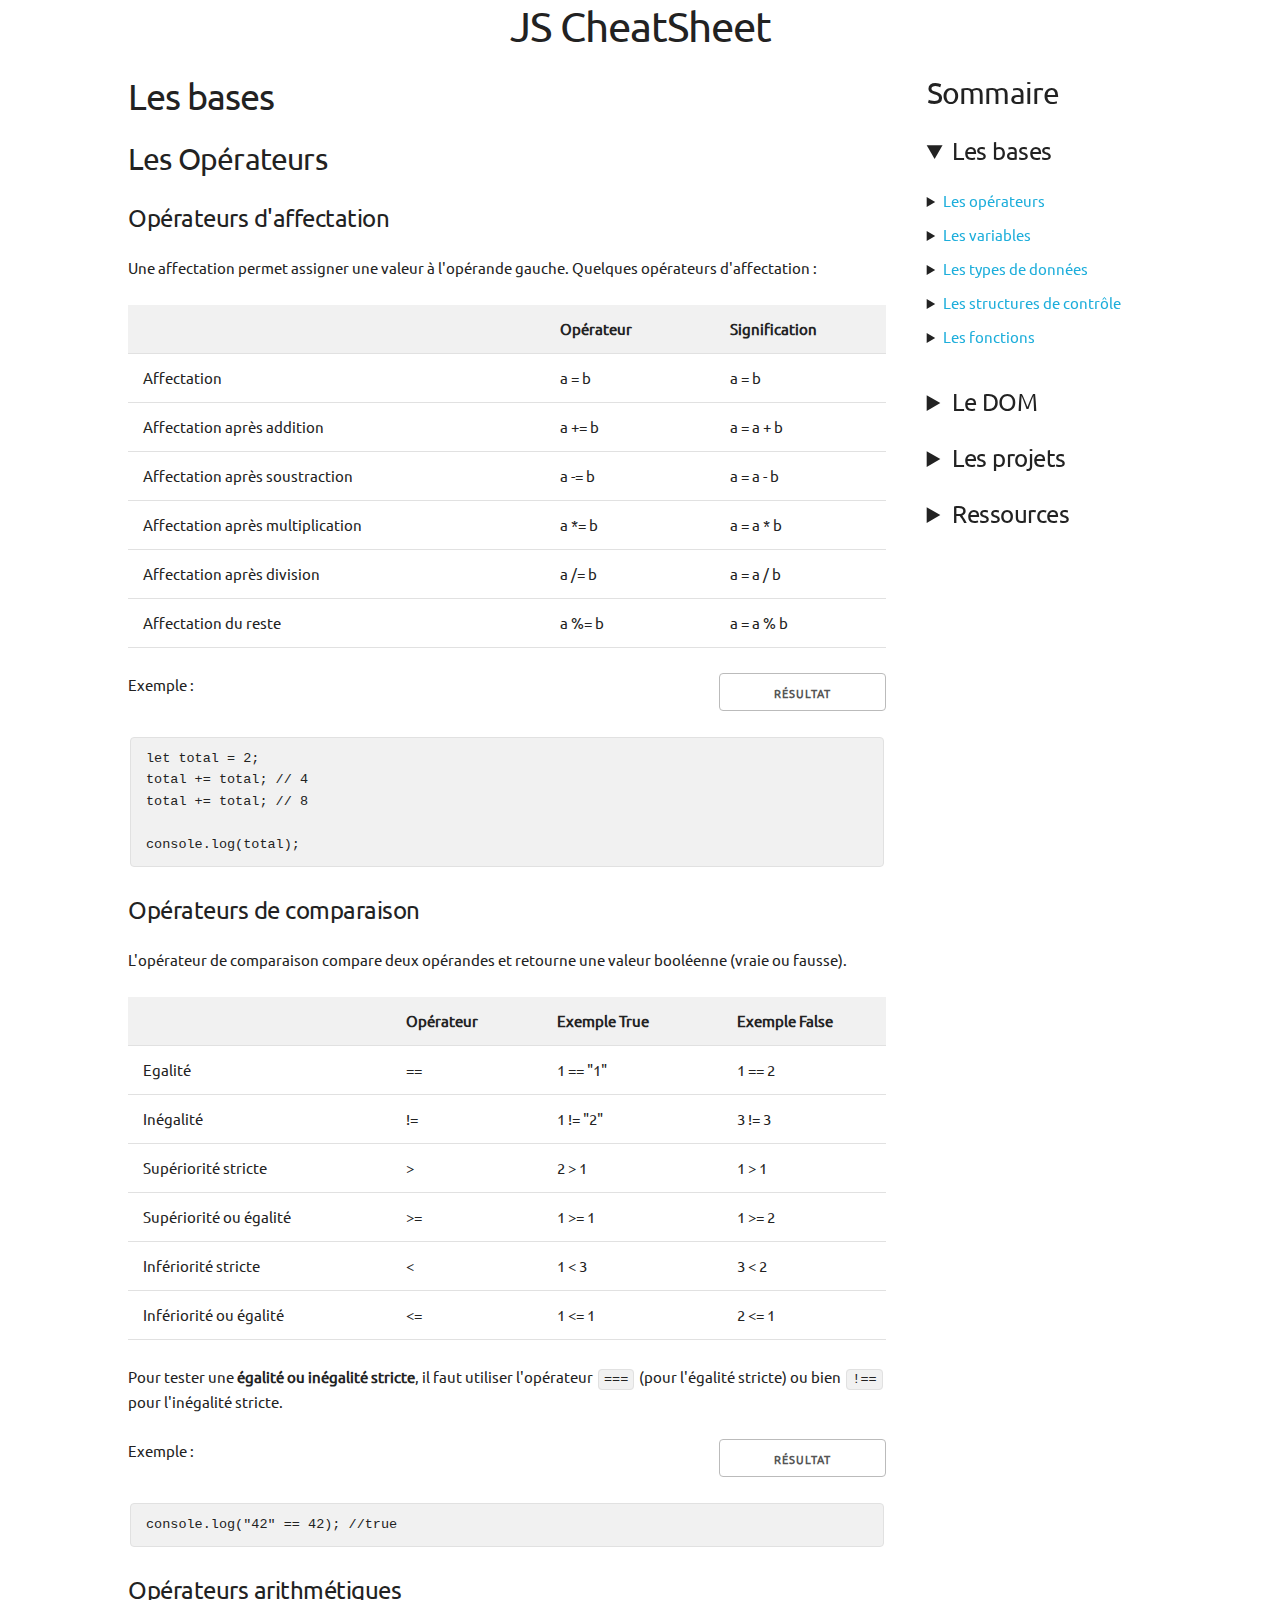
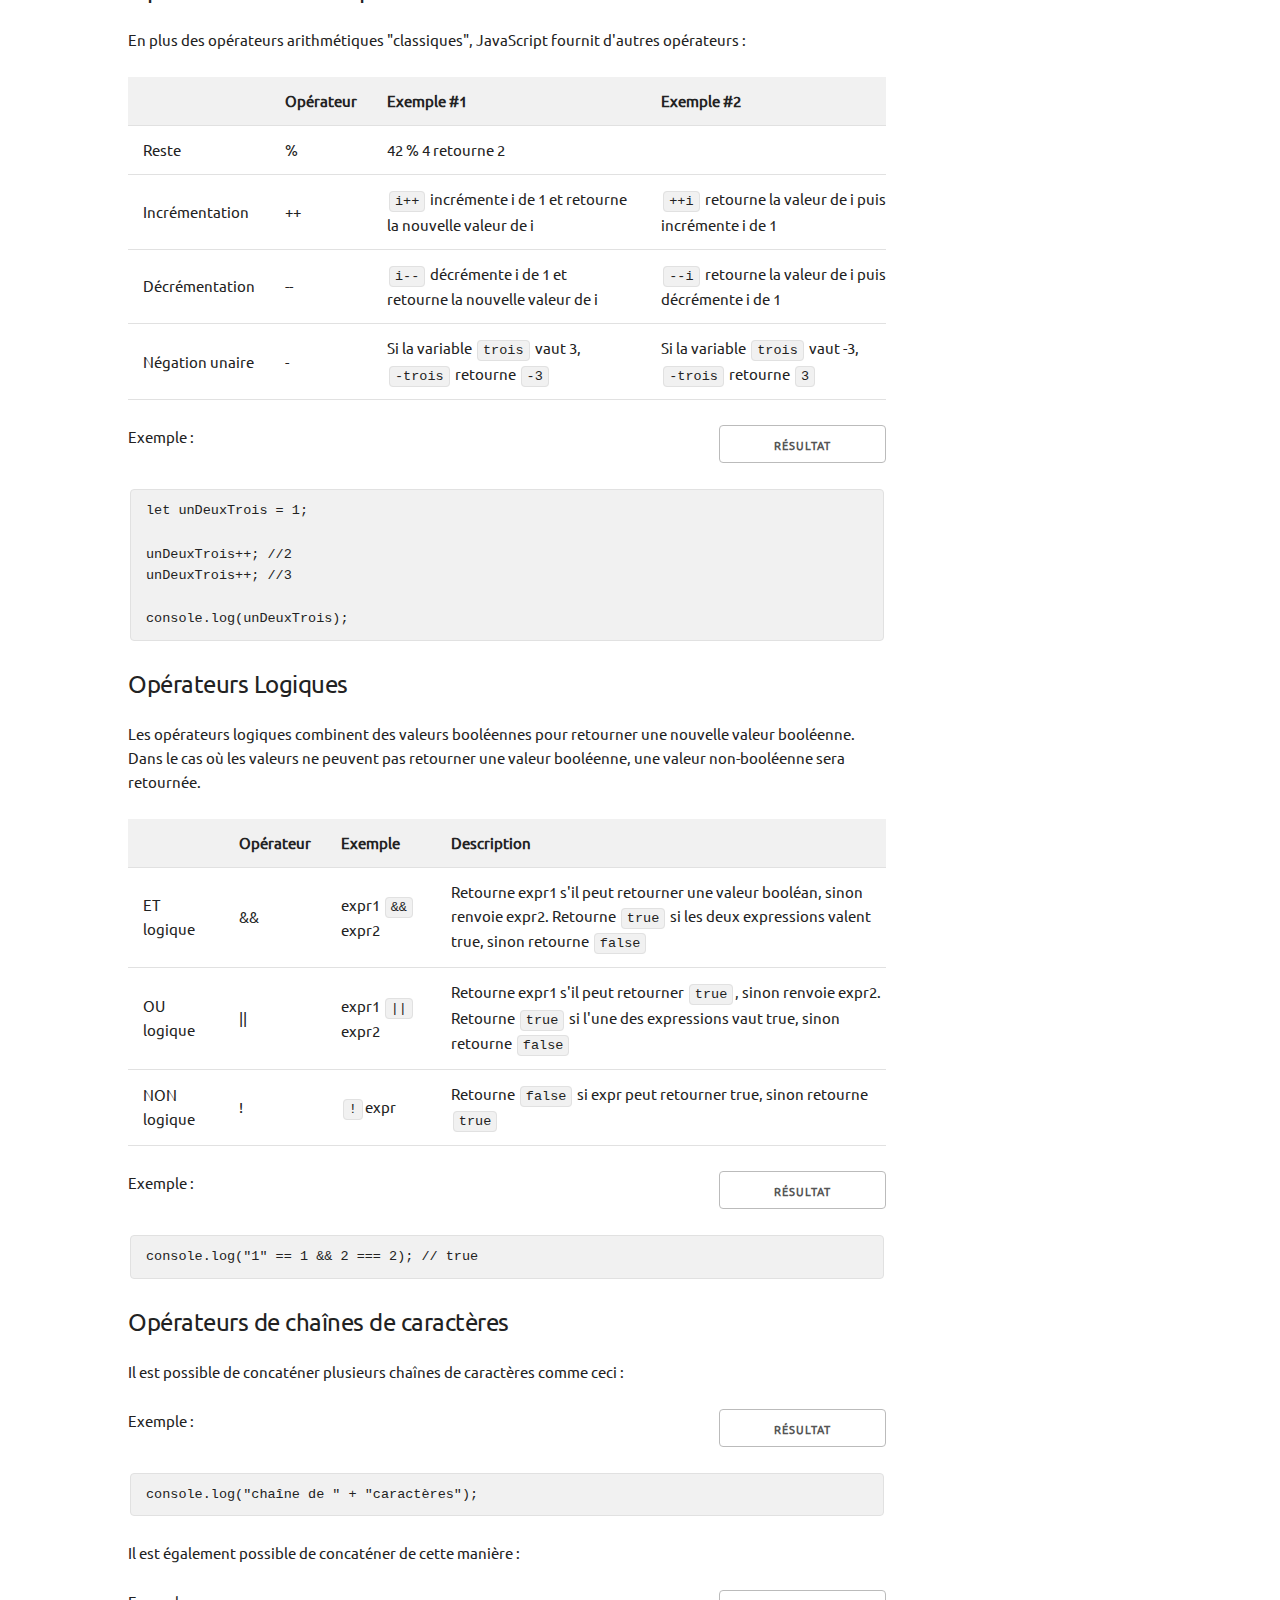
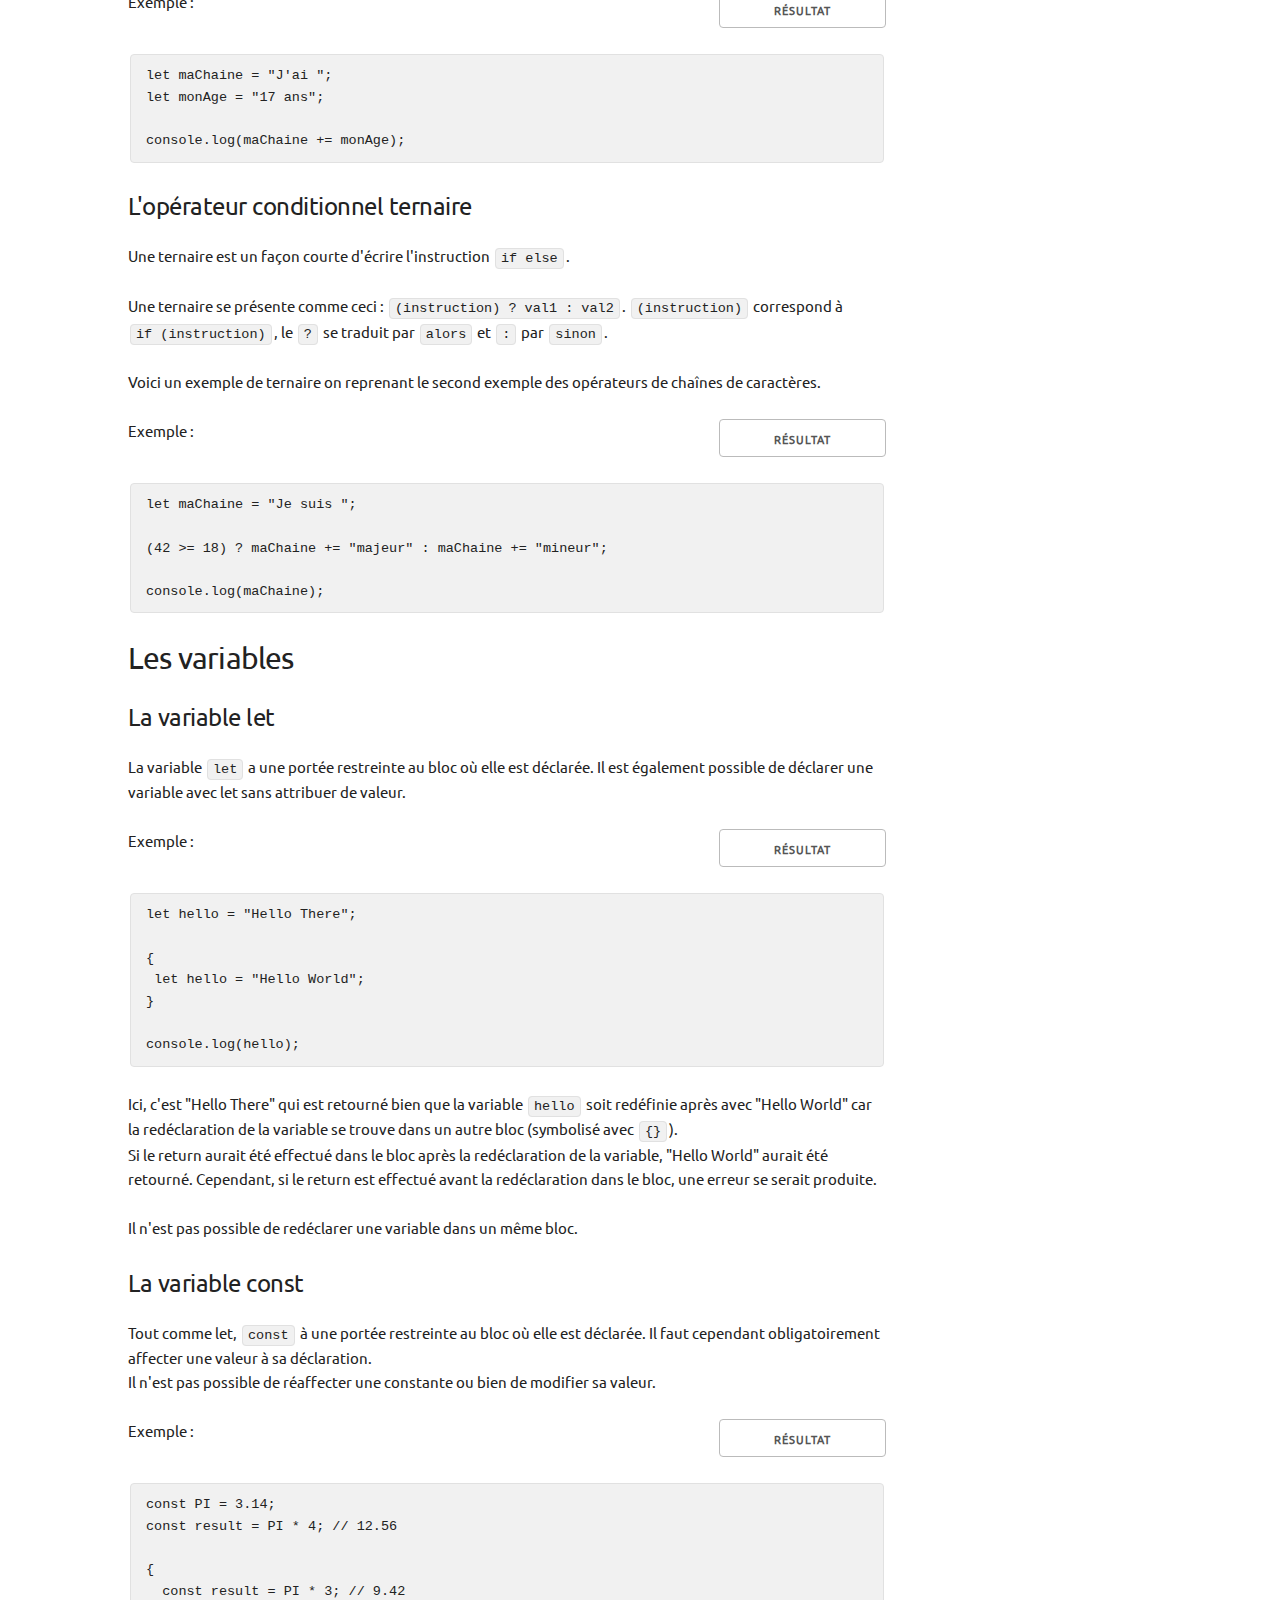
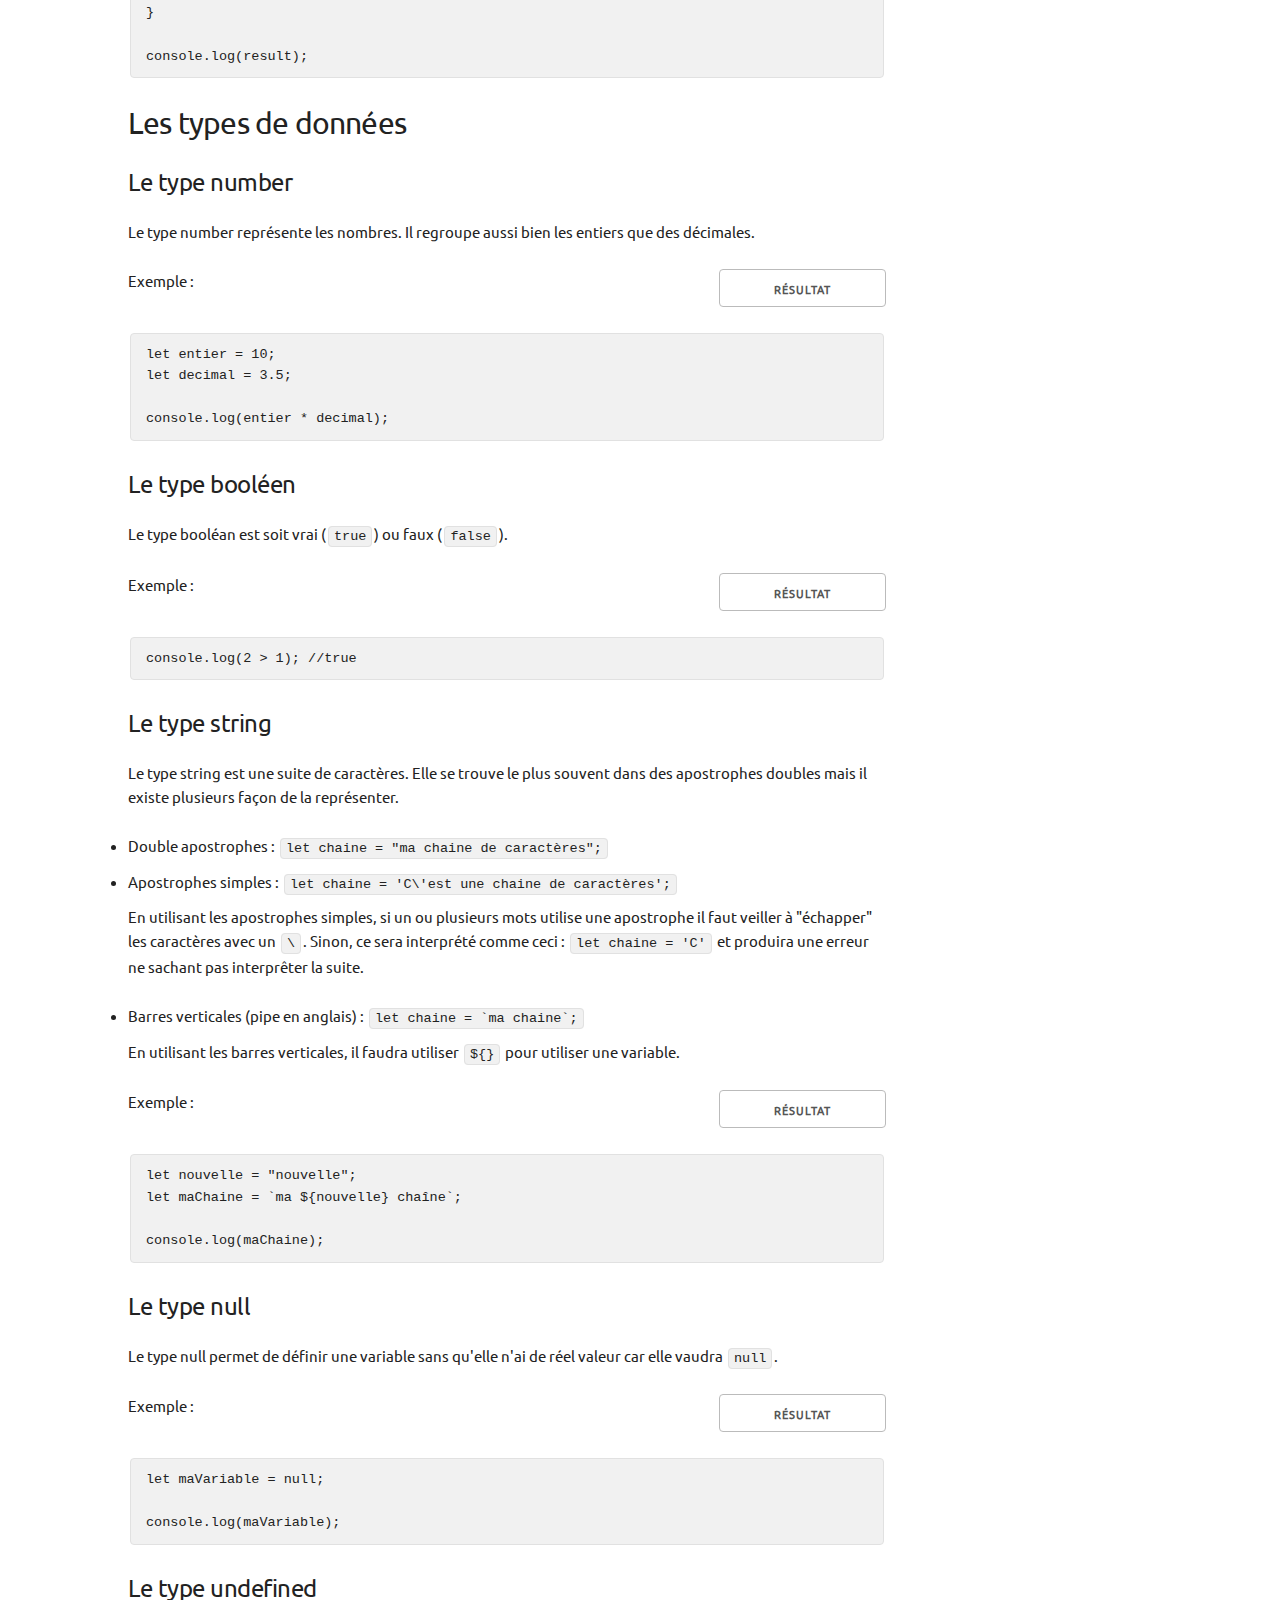
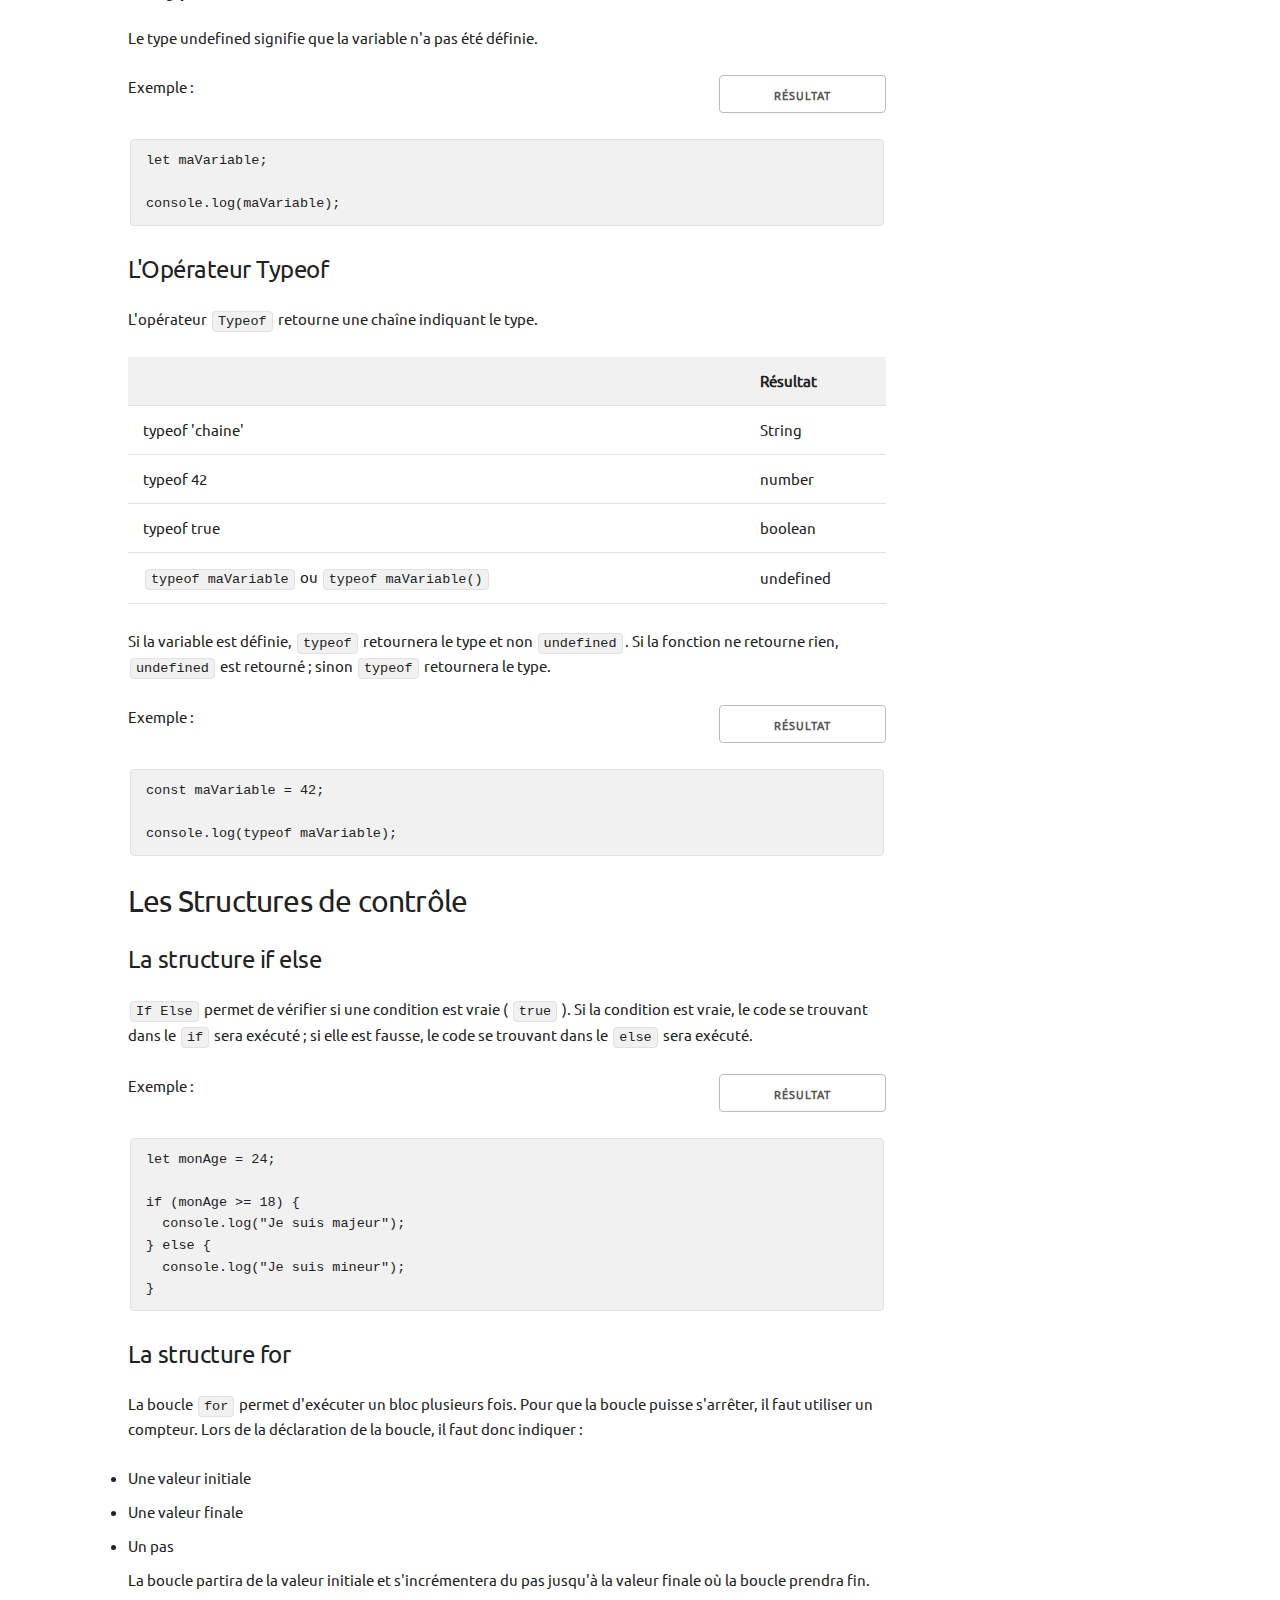
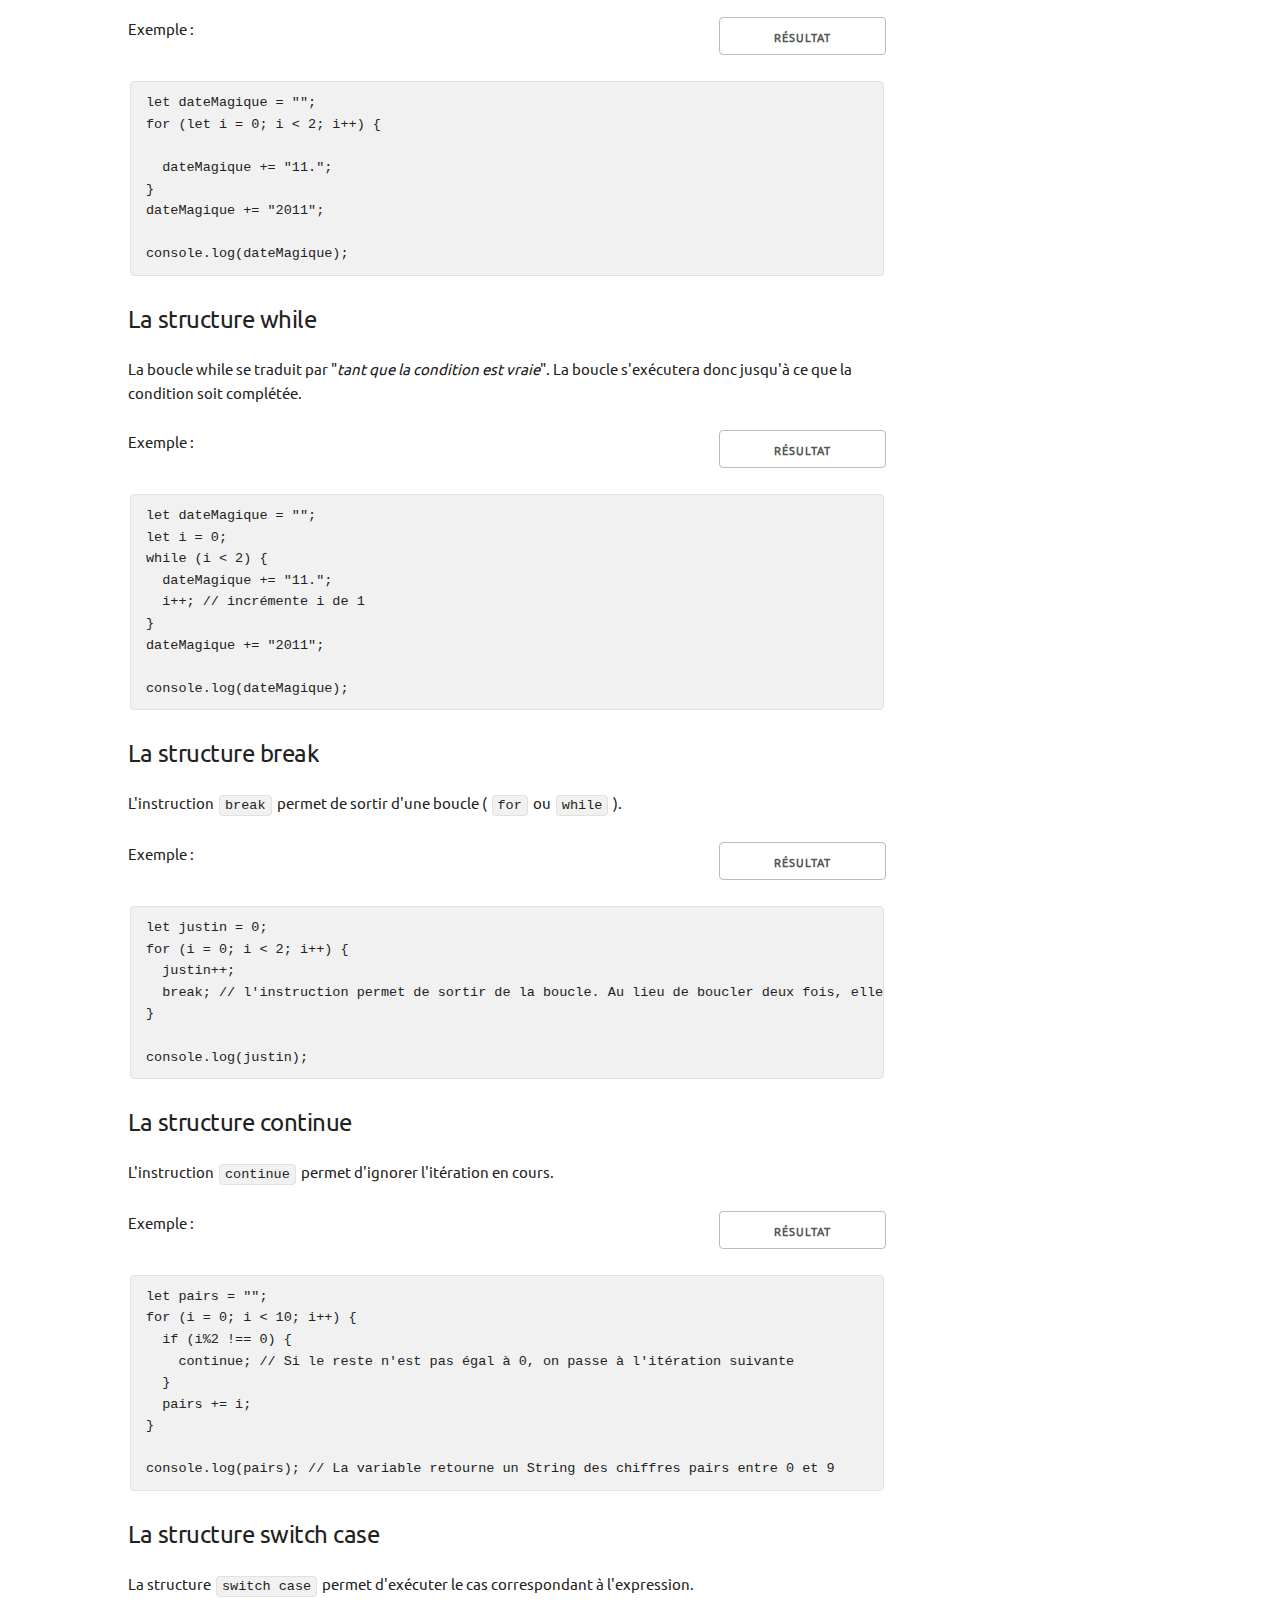
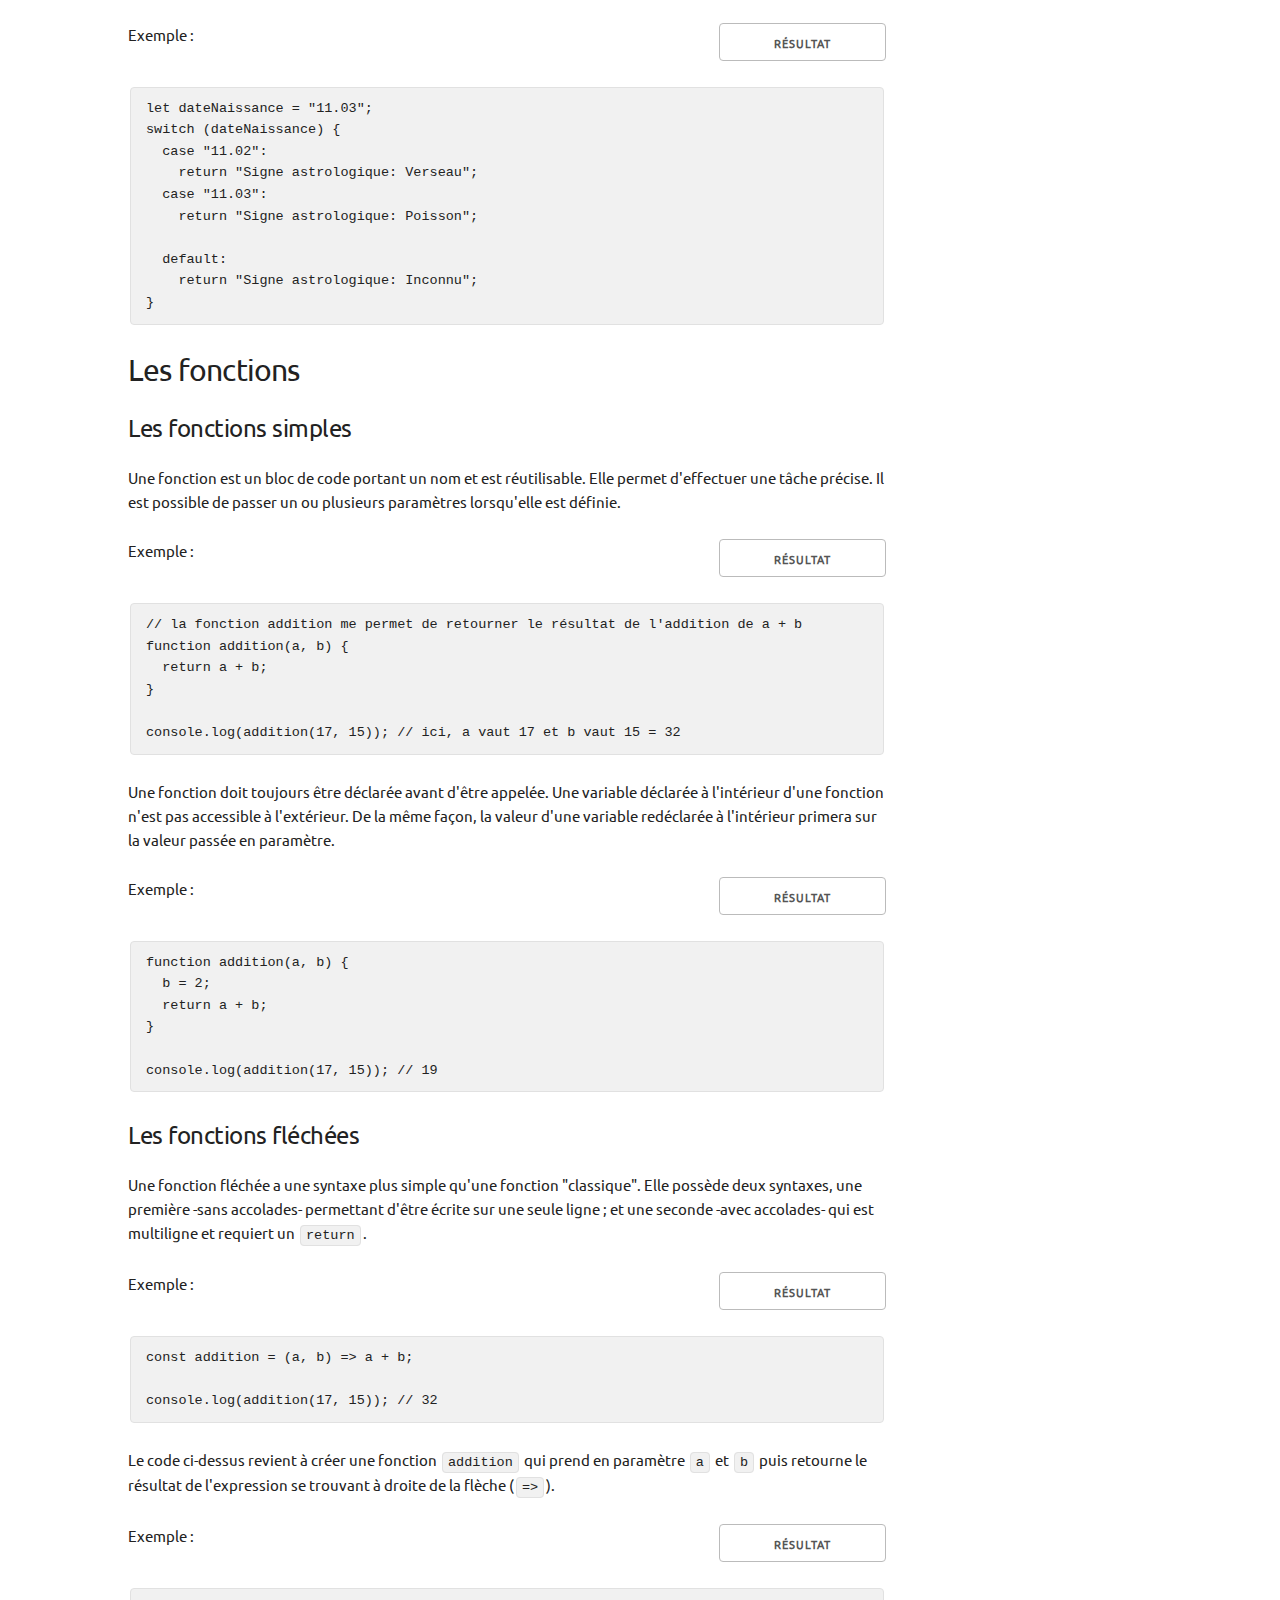
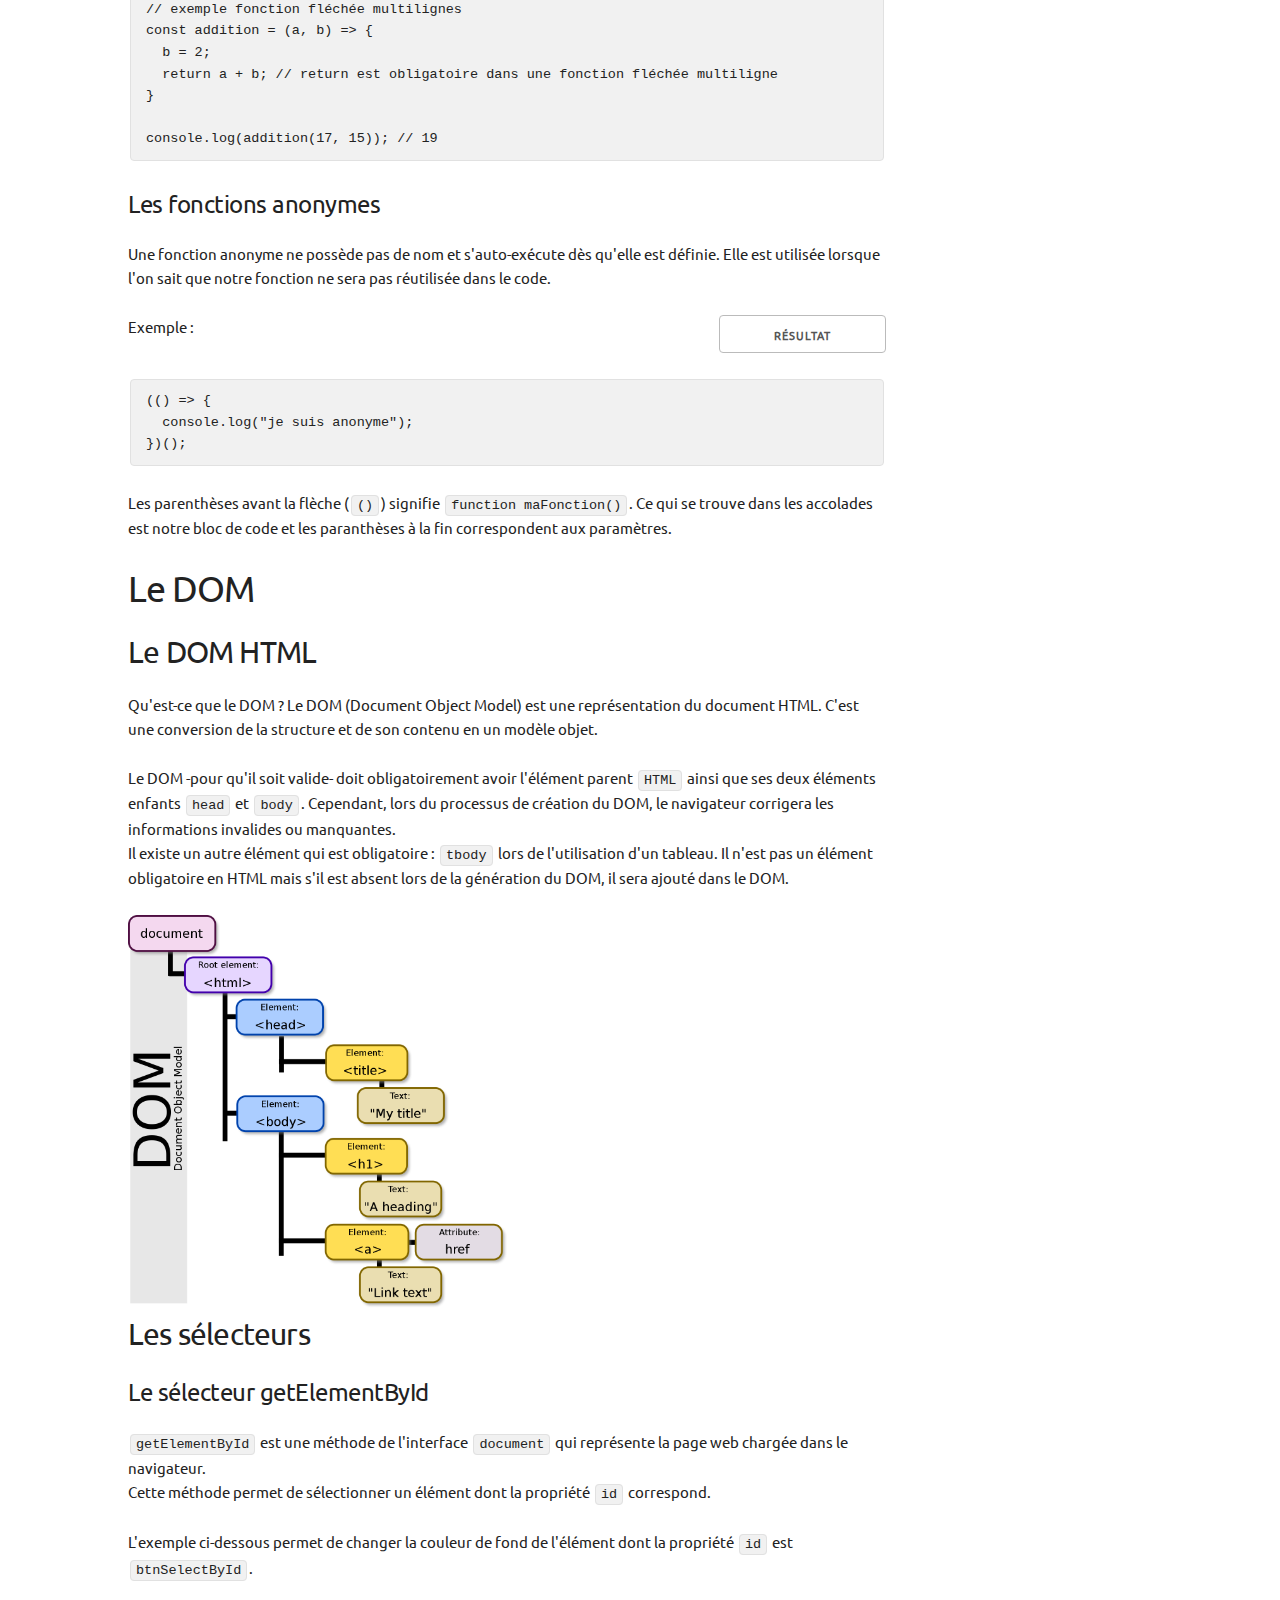
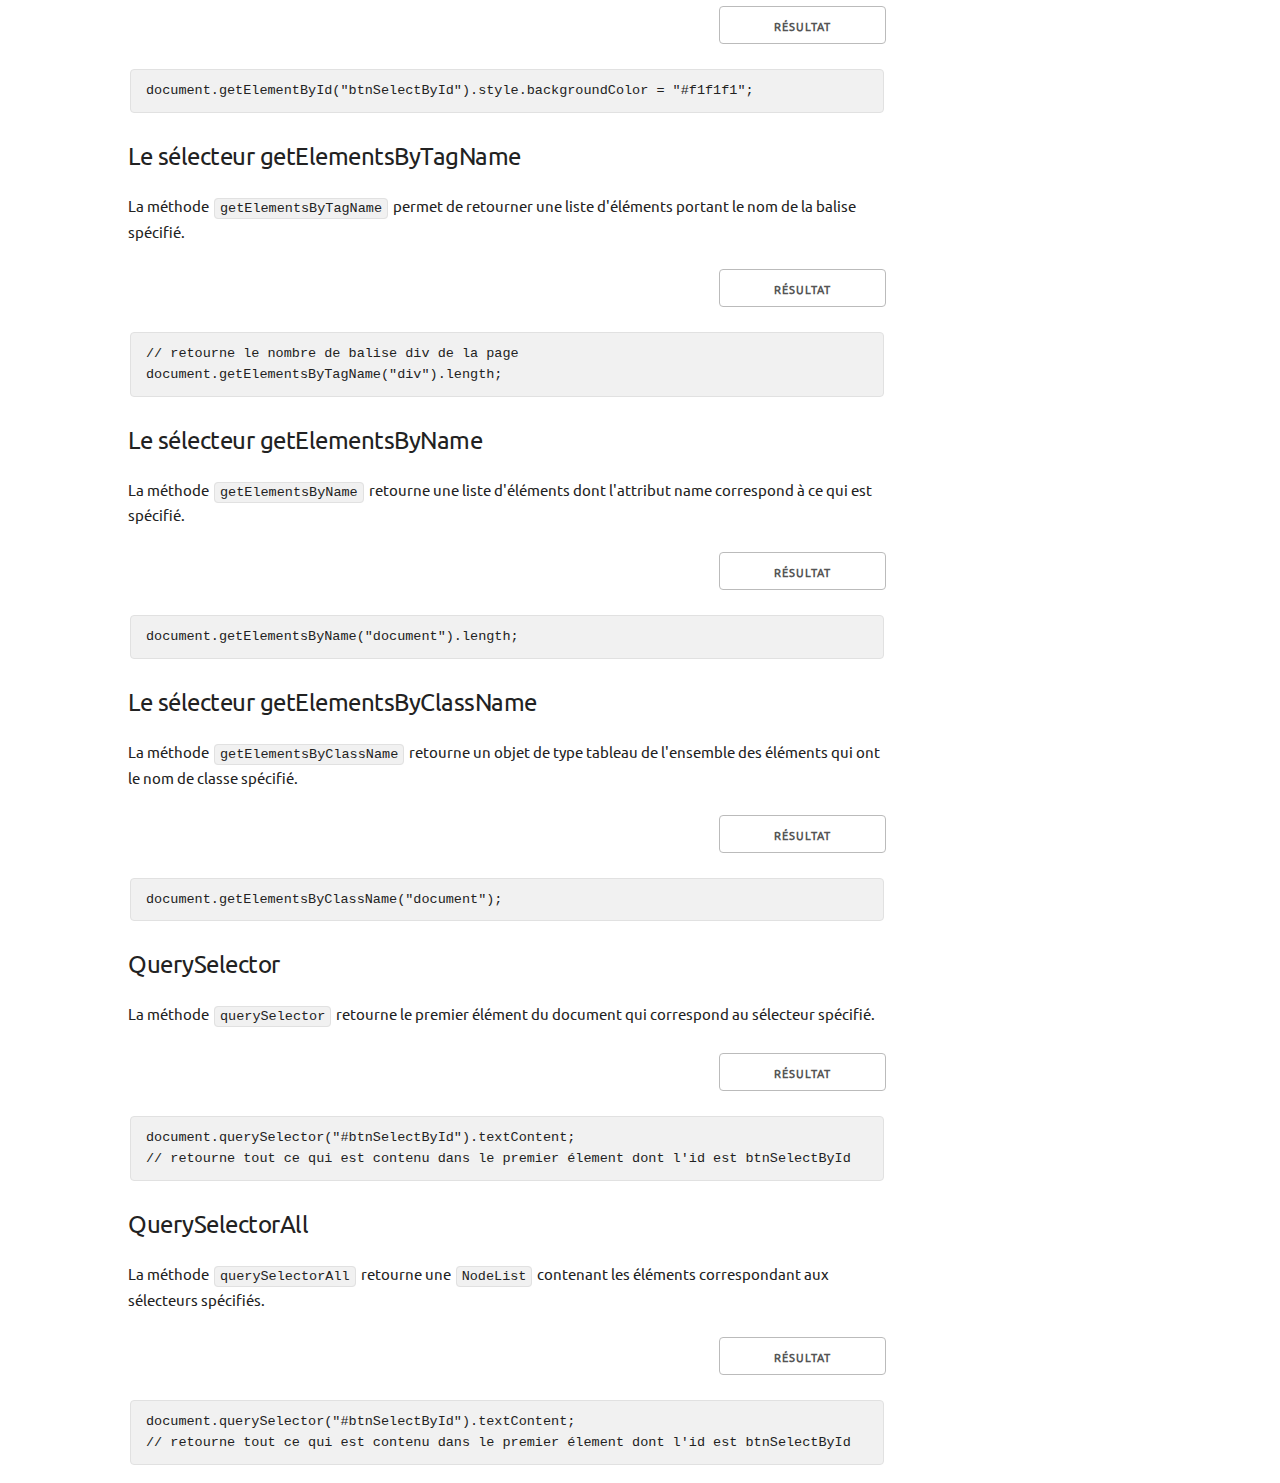
==== commit 7d3b9c75: "Script DOM" ====
--- a/index.html
+++ b/index.html
@@ -1184,15 +1184,10 @@
   <script src="/assets/js/bases/variables.js"></script>
   <script src="/assets/js/bases/datatypes.js"></script>
   <script src="/assets/js/bases/structuresControle.js"></script>
-  <script src="/assets/js/bases/fonctions/fonctions.js"></script>
-
-  <!-- SCRIPTS SELECTEURS -->
-  <script src="/assets/js/dom/selecteurs/selecteurGetElementById.js"></script>
-  <script src="/assets/js/dom/selecteurs/selecteurGetElementsByTagName.js"></script>
-  <script src="/assets/js/dom/selecteurs/selecteurGetElementsByName.js"></script>
-  <script src="/assets/js/dom/selecteurs/selecteurGetElementsByClassName.js"></script>
-  <script src="/assets/js/dom/selecteurs/selecteurQuerySelector.js"></script>
-  <script src="/assets/js/dom/selecteurs/selecteurQuerySelectorAll.js"></script>
+  <script src="/assets/js/bases/fonctions.js"></script>
+
+  <!-- SCRIPTS DOM -->
+  <script src="/assets/js/dom/selecteurs.js"></script>
 
 </body>
 
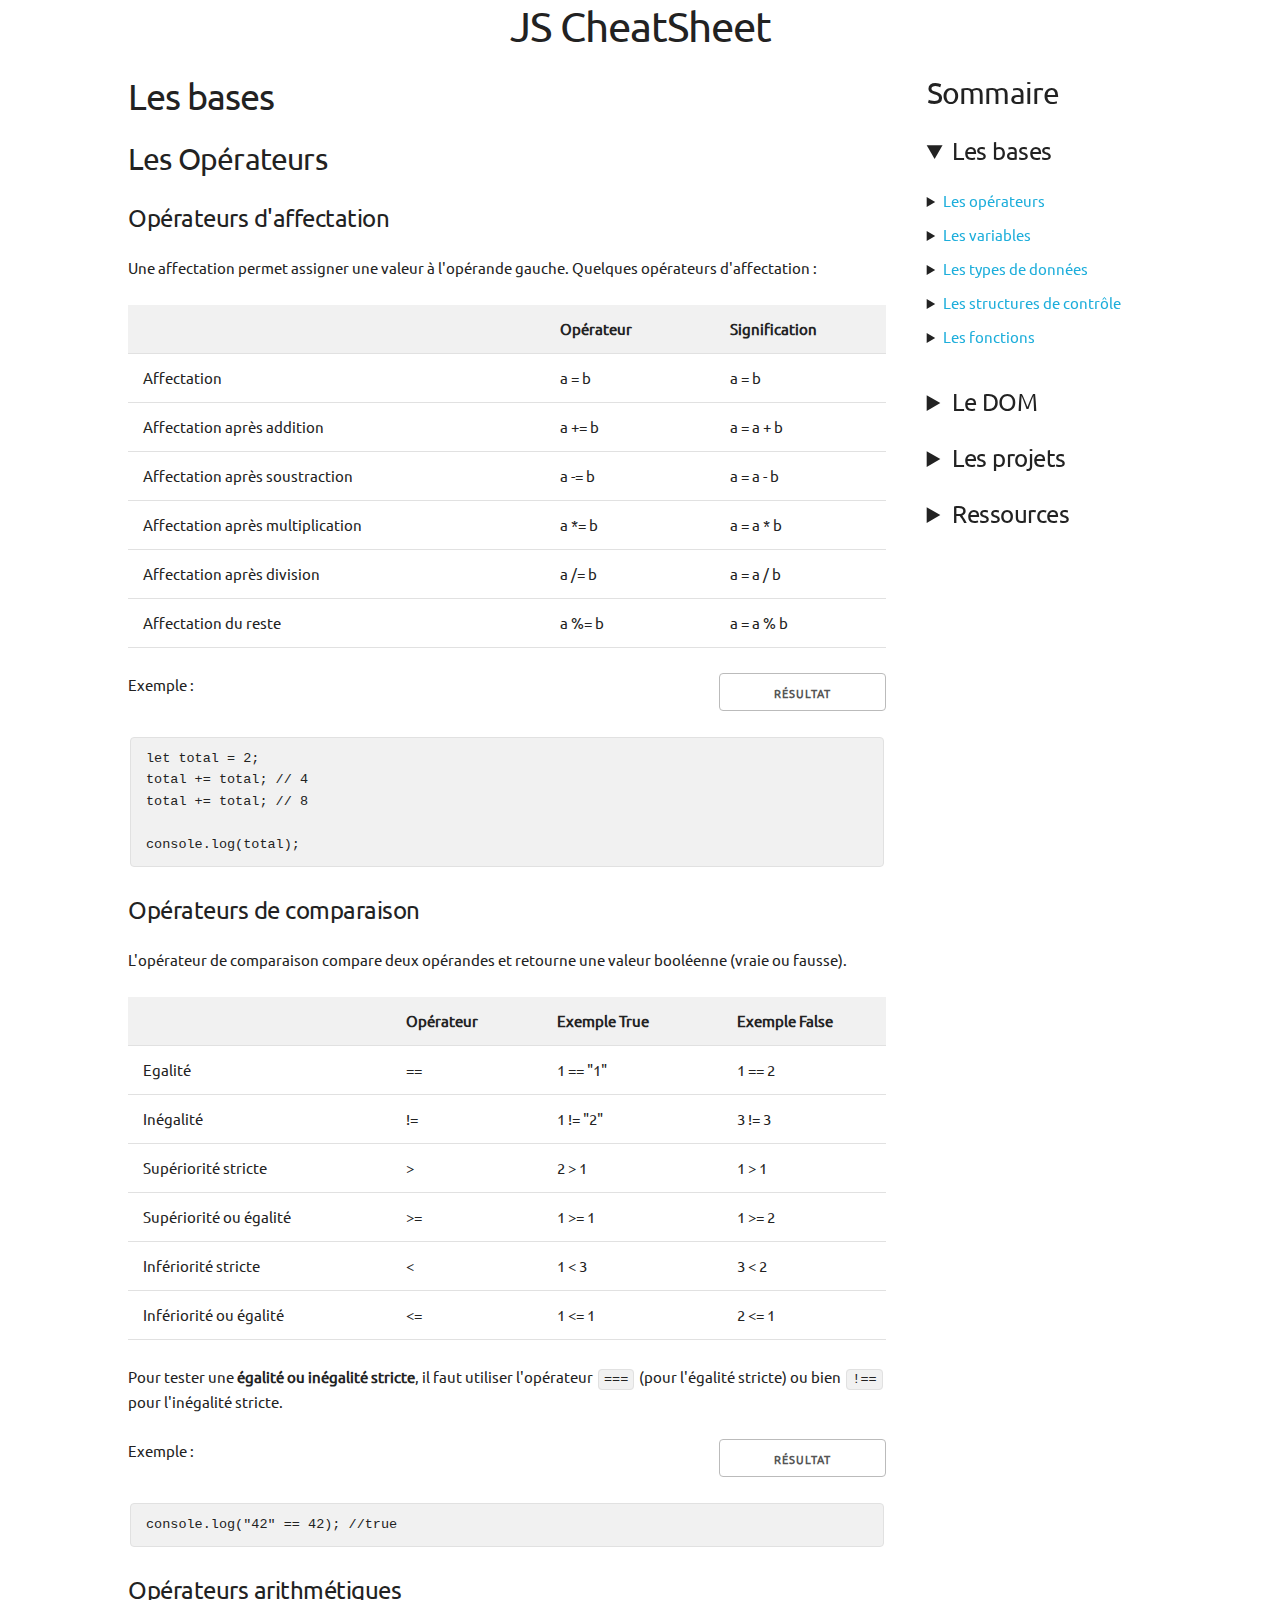
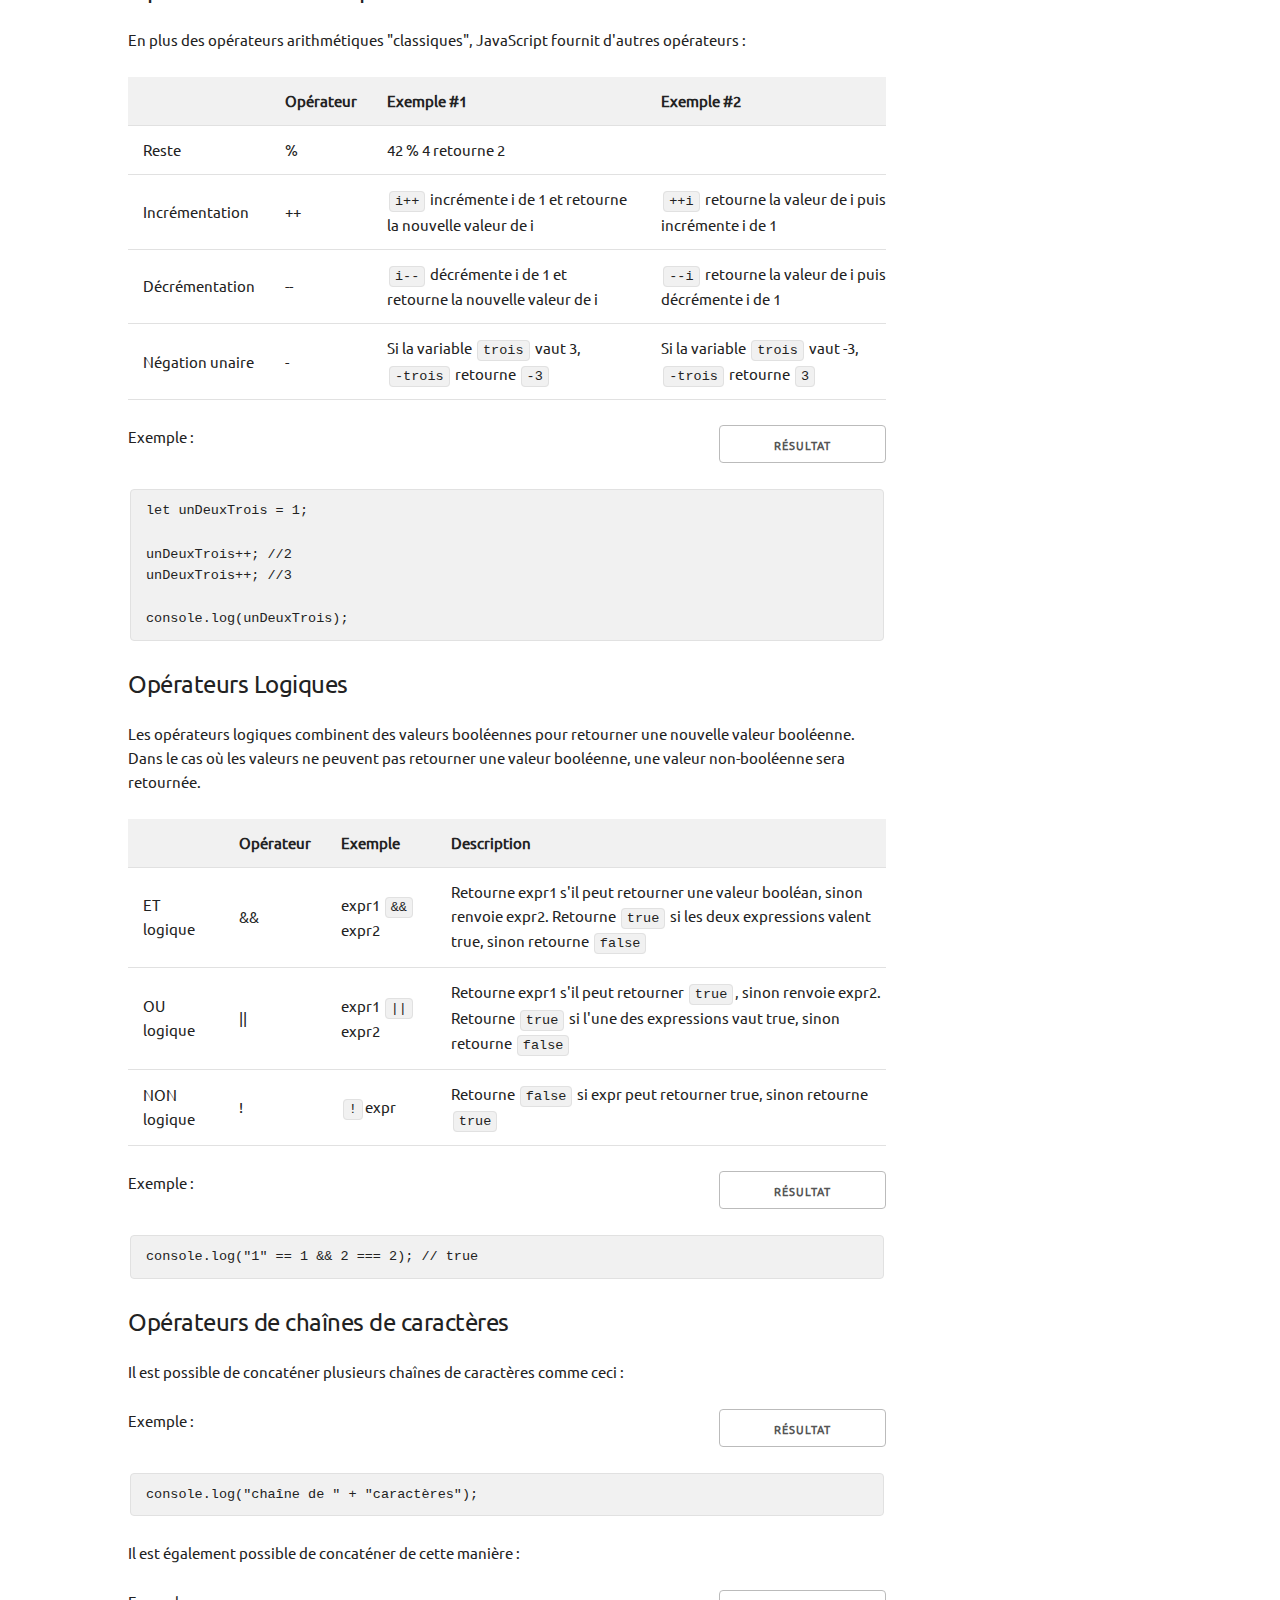
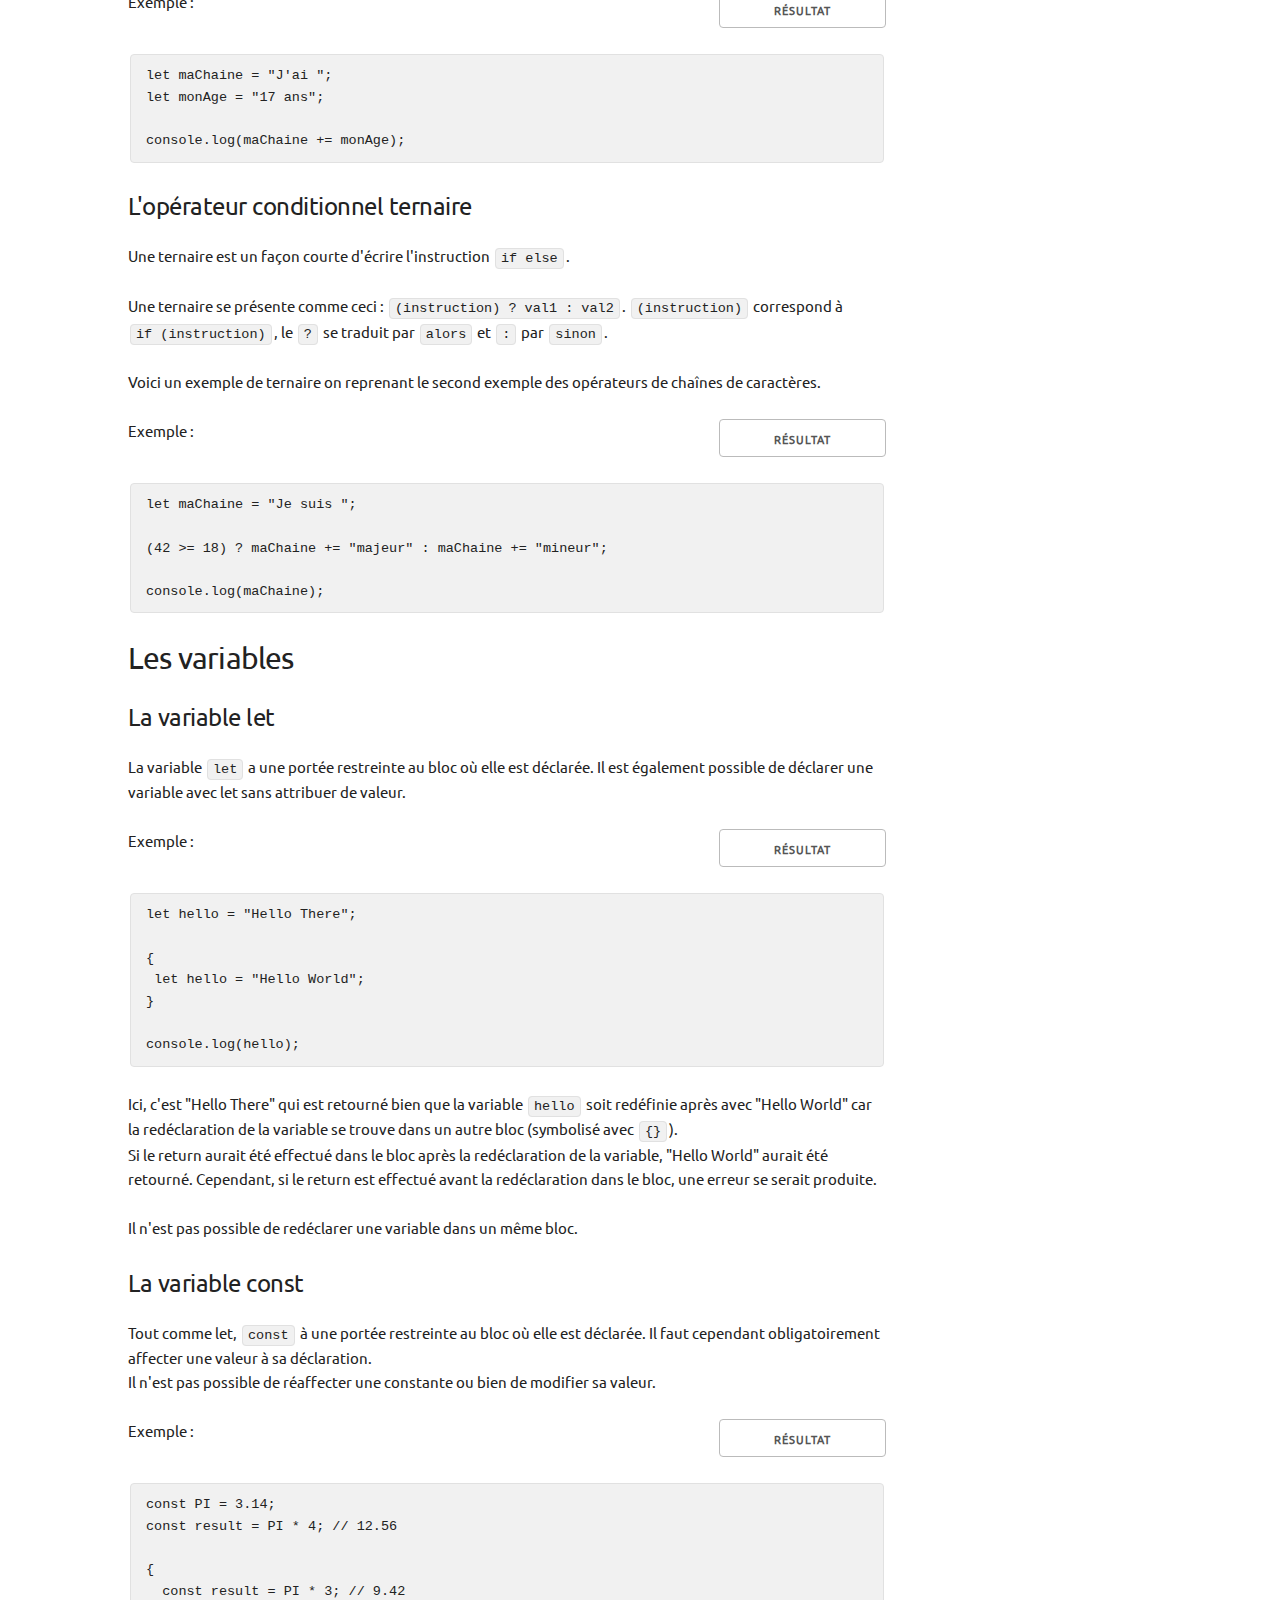
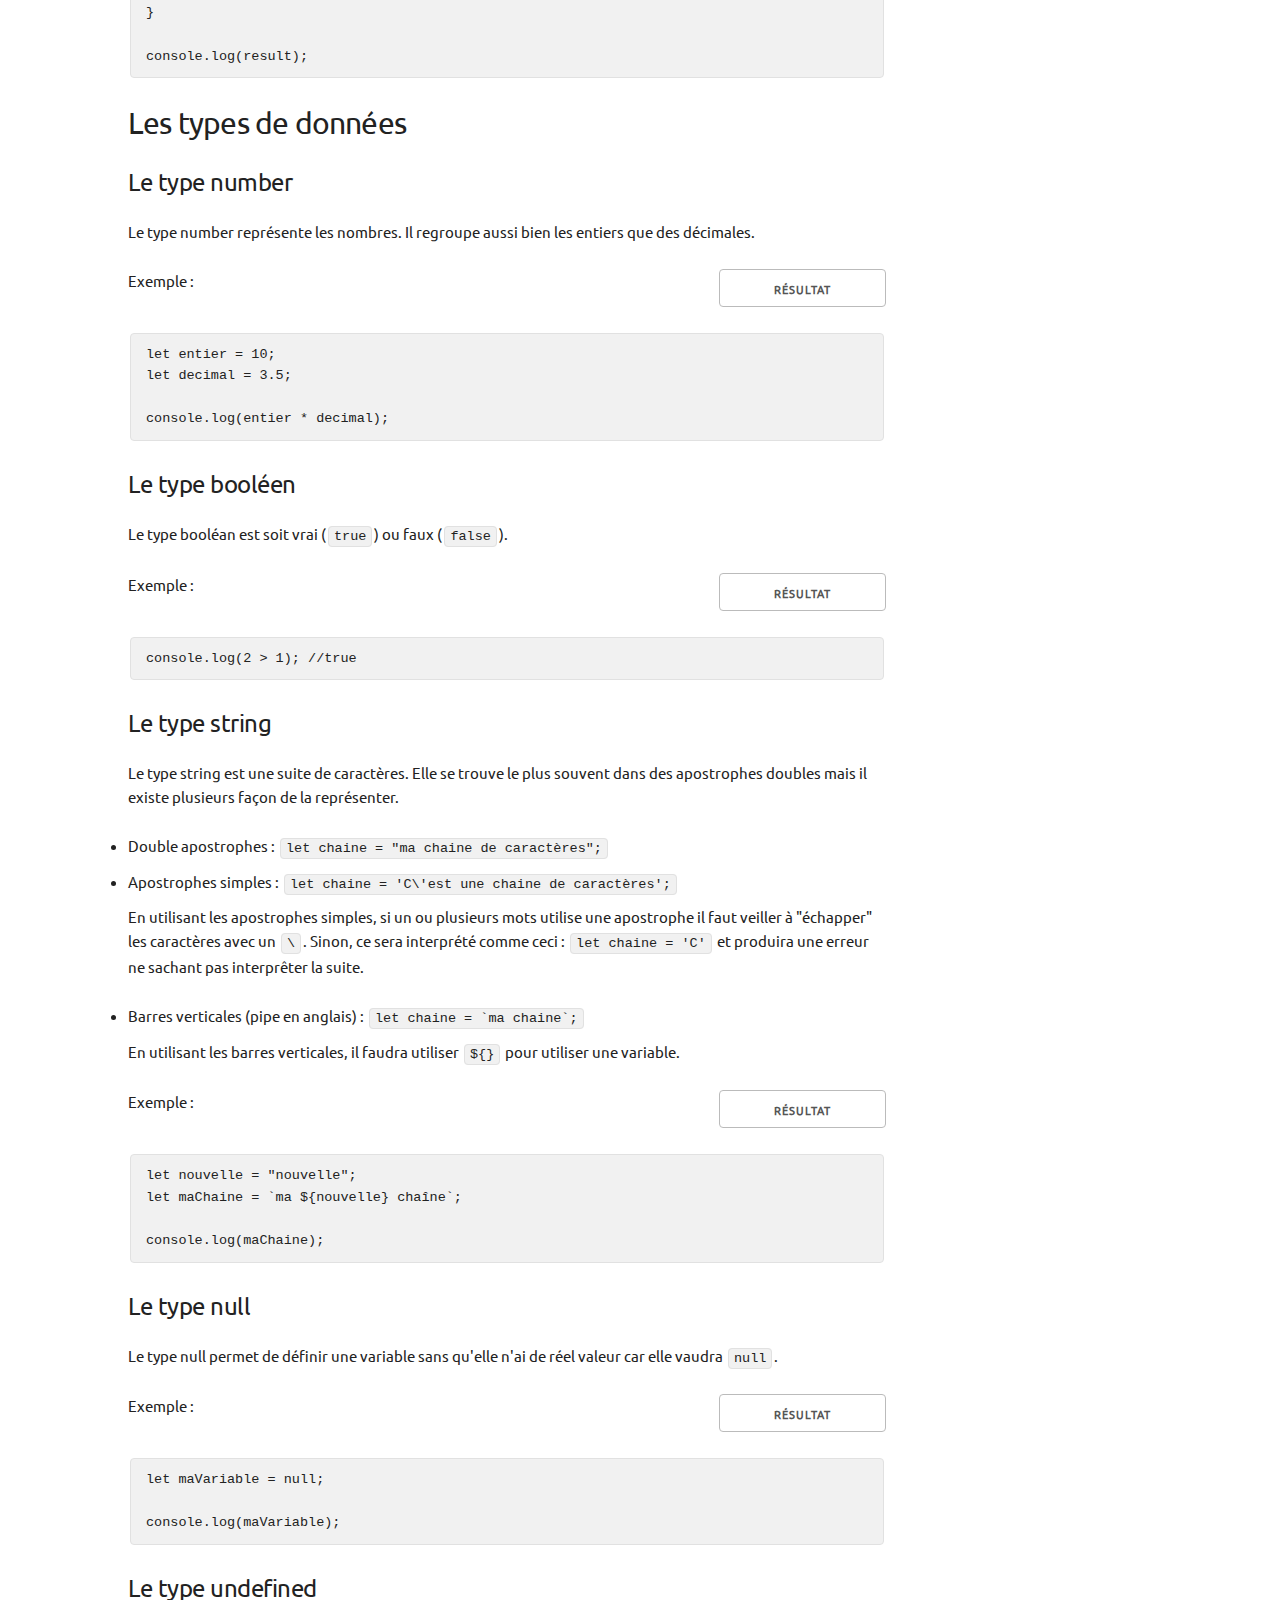
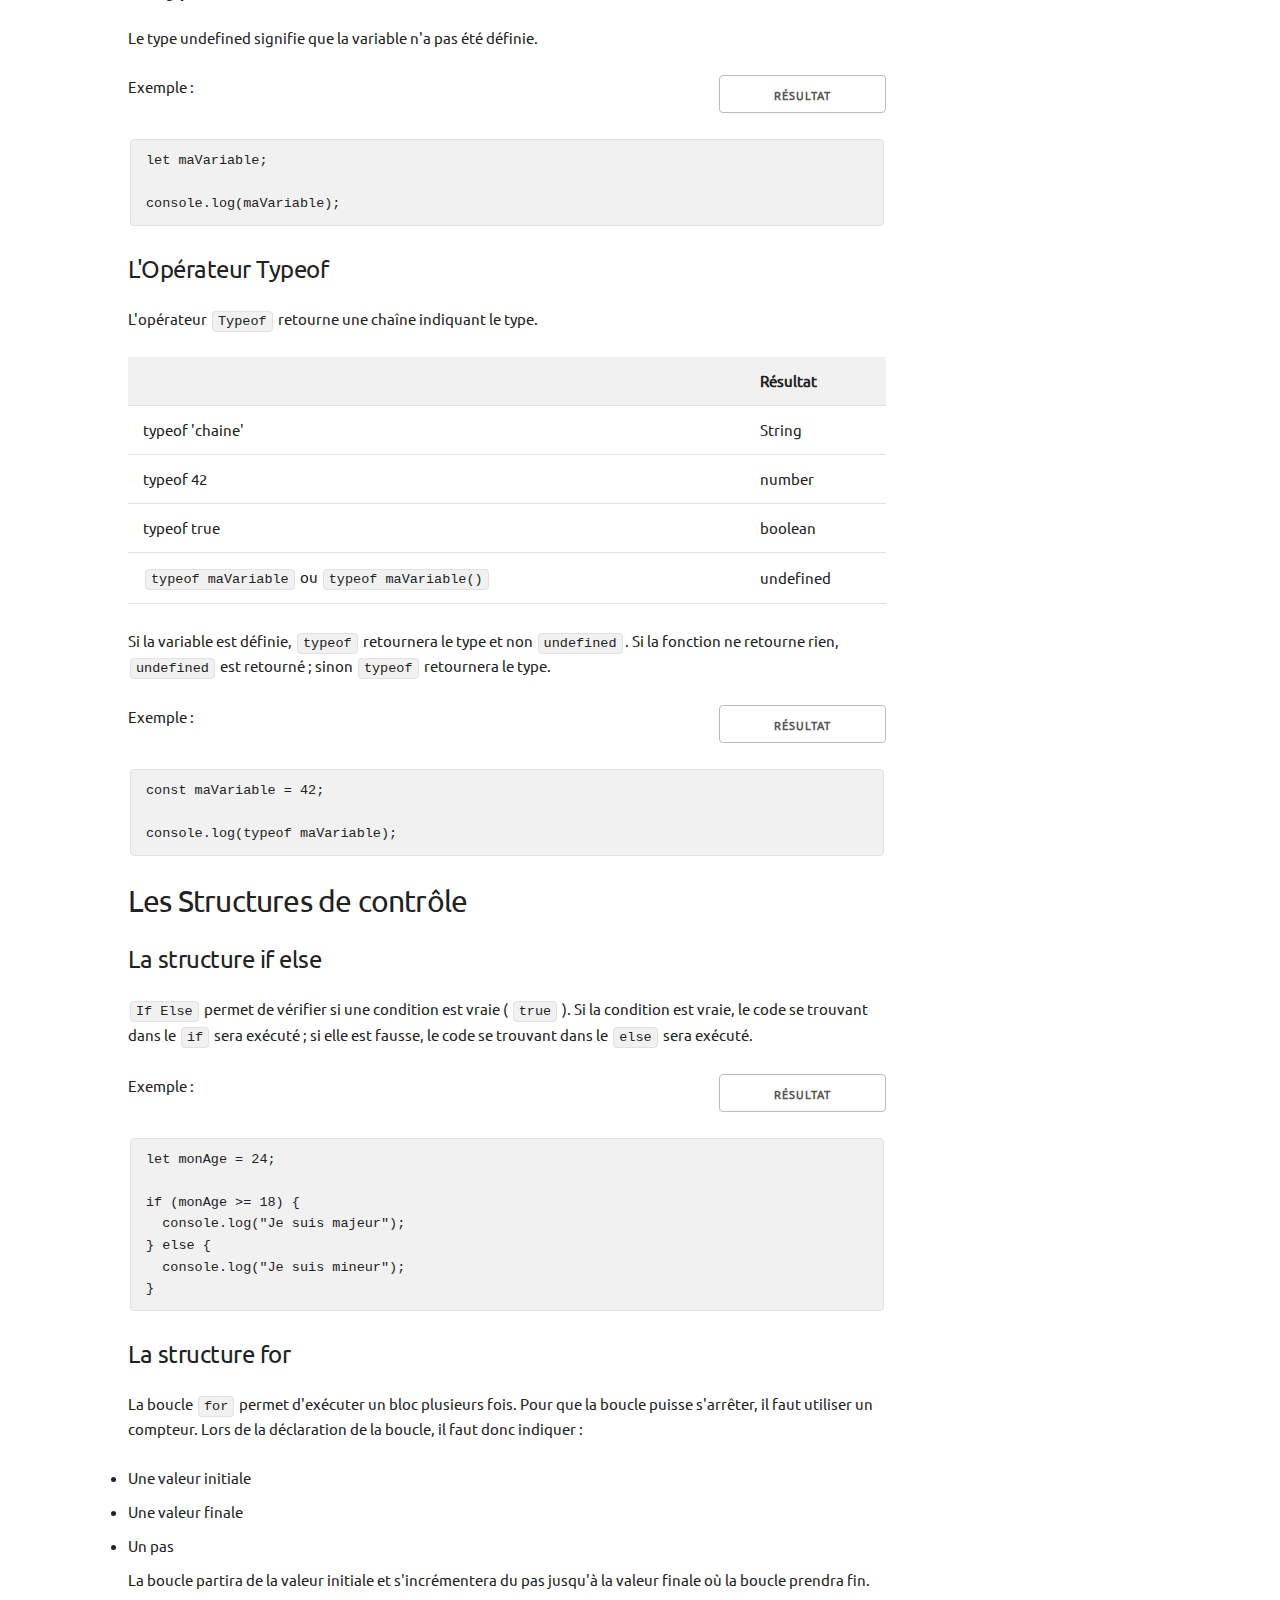
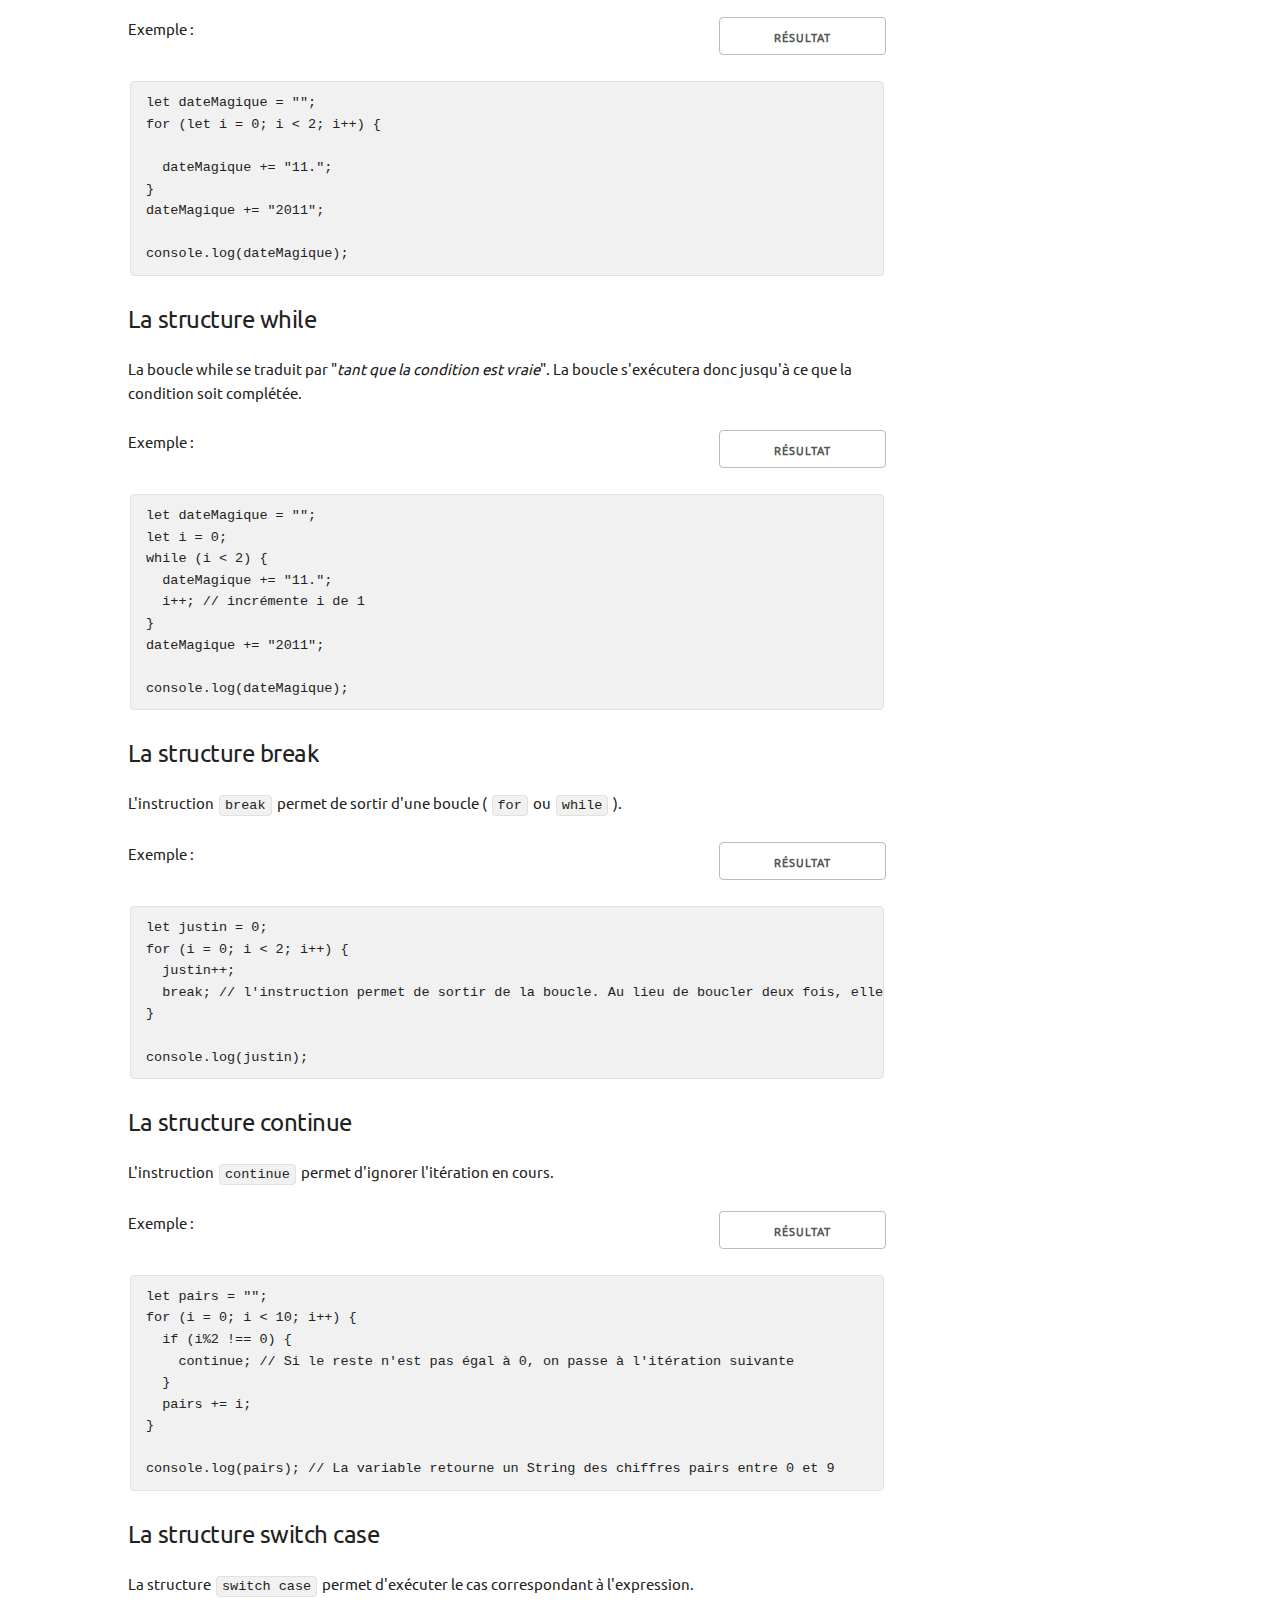
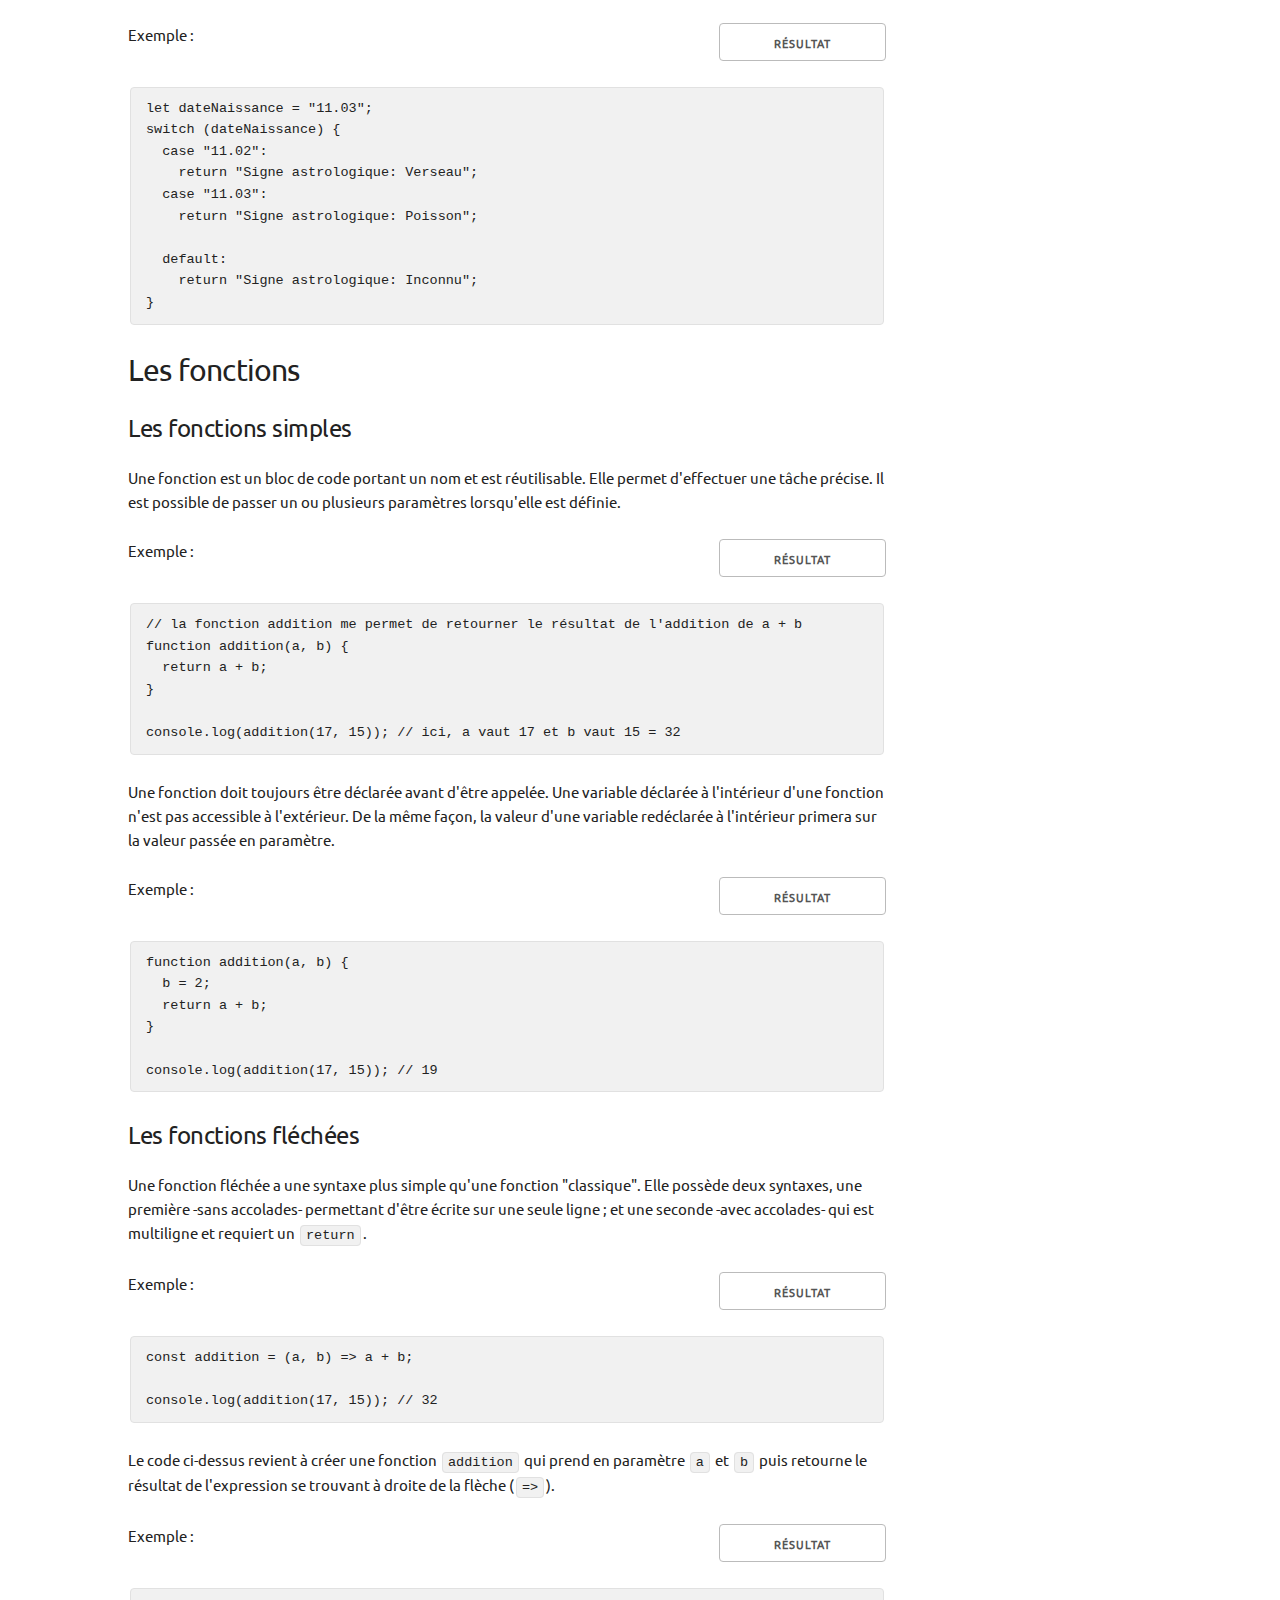
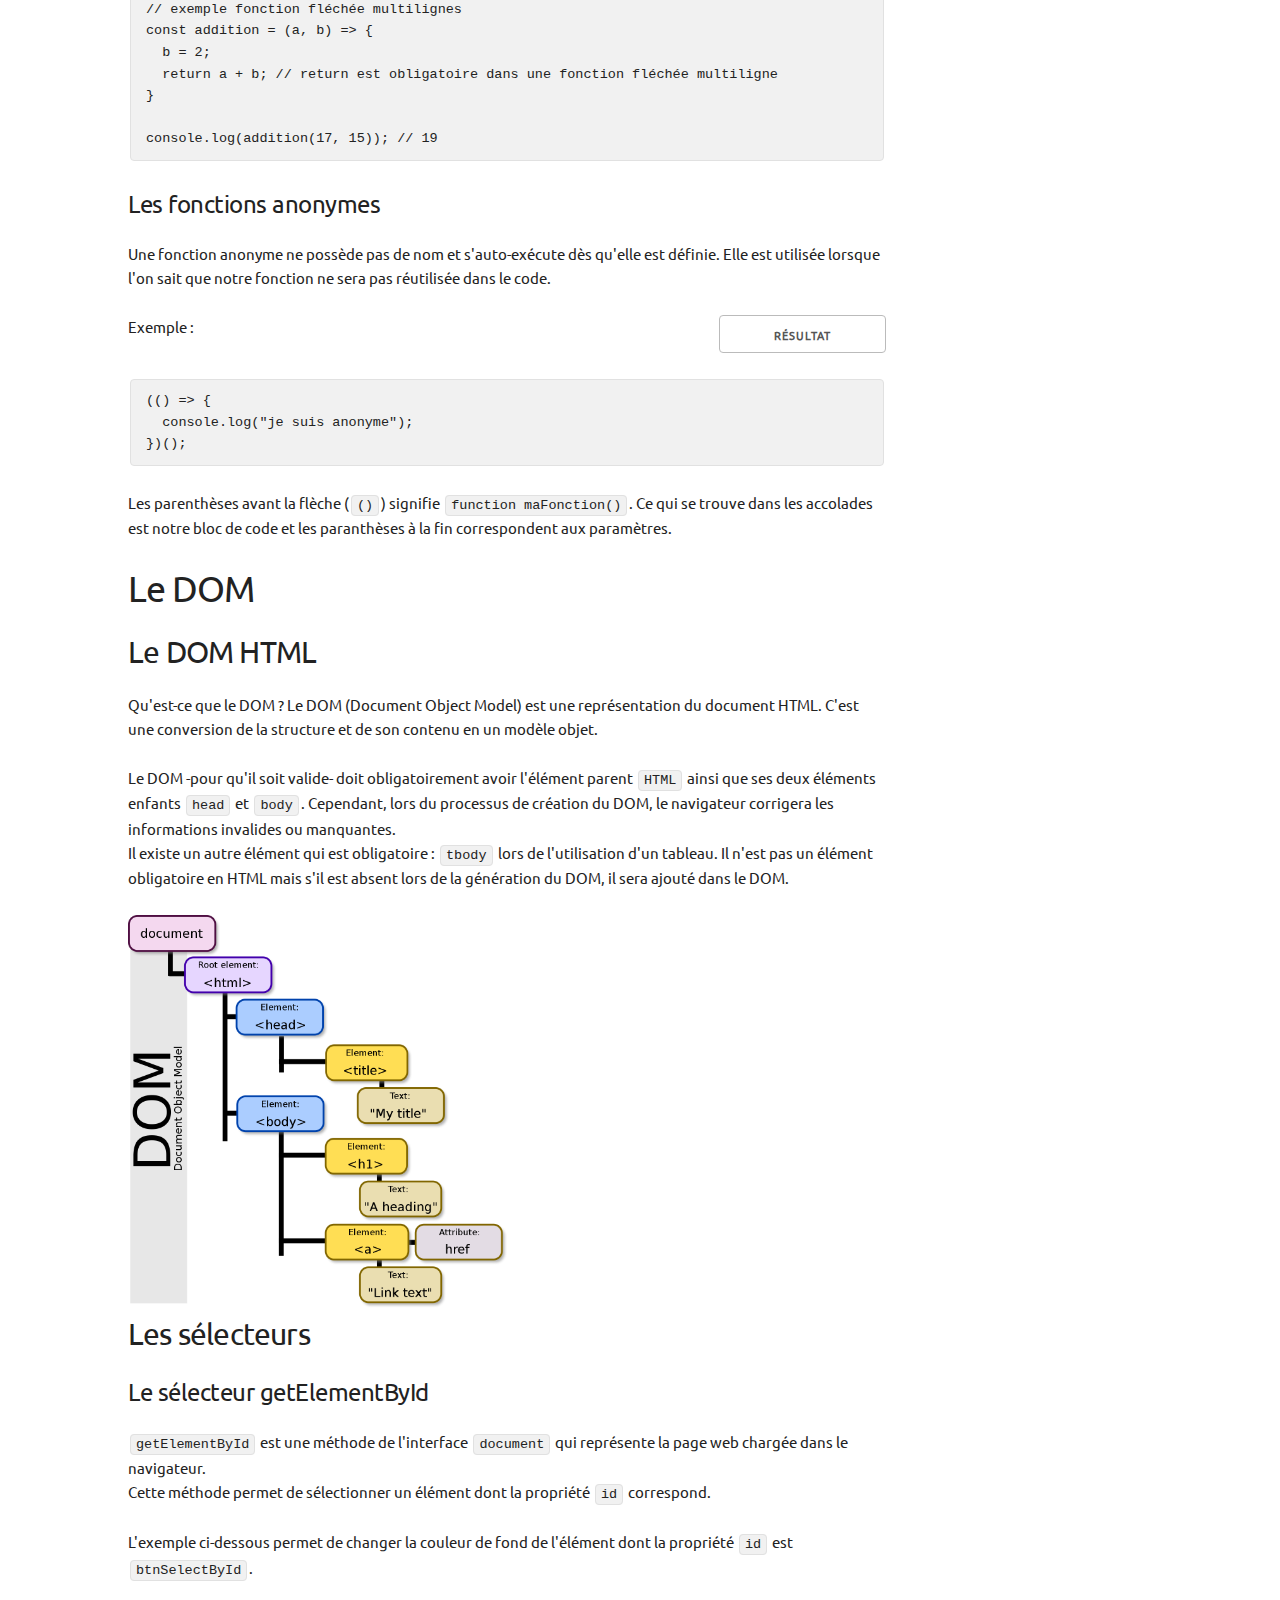
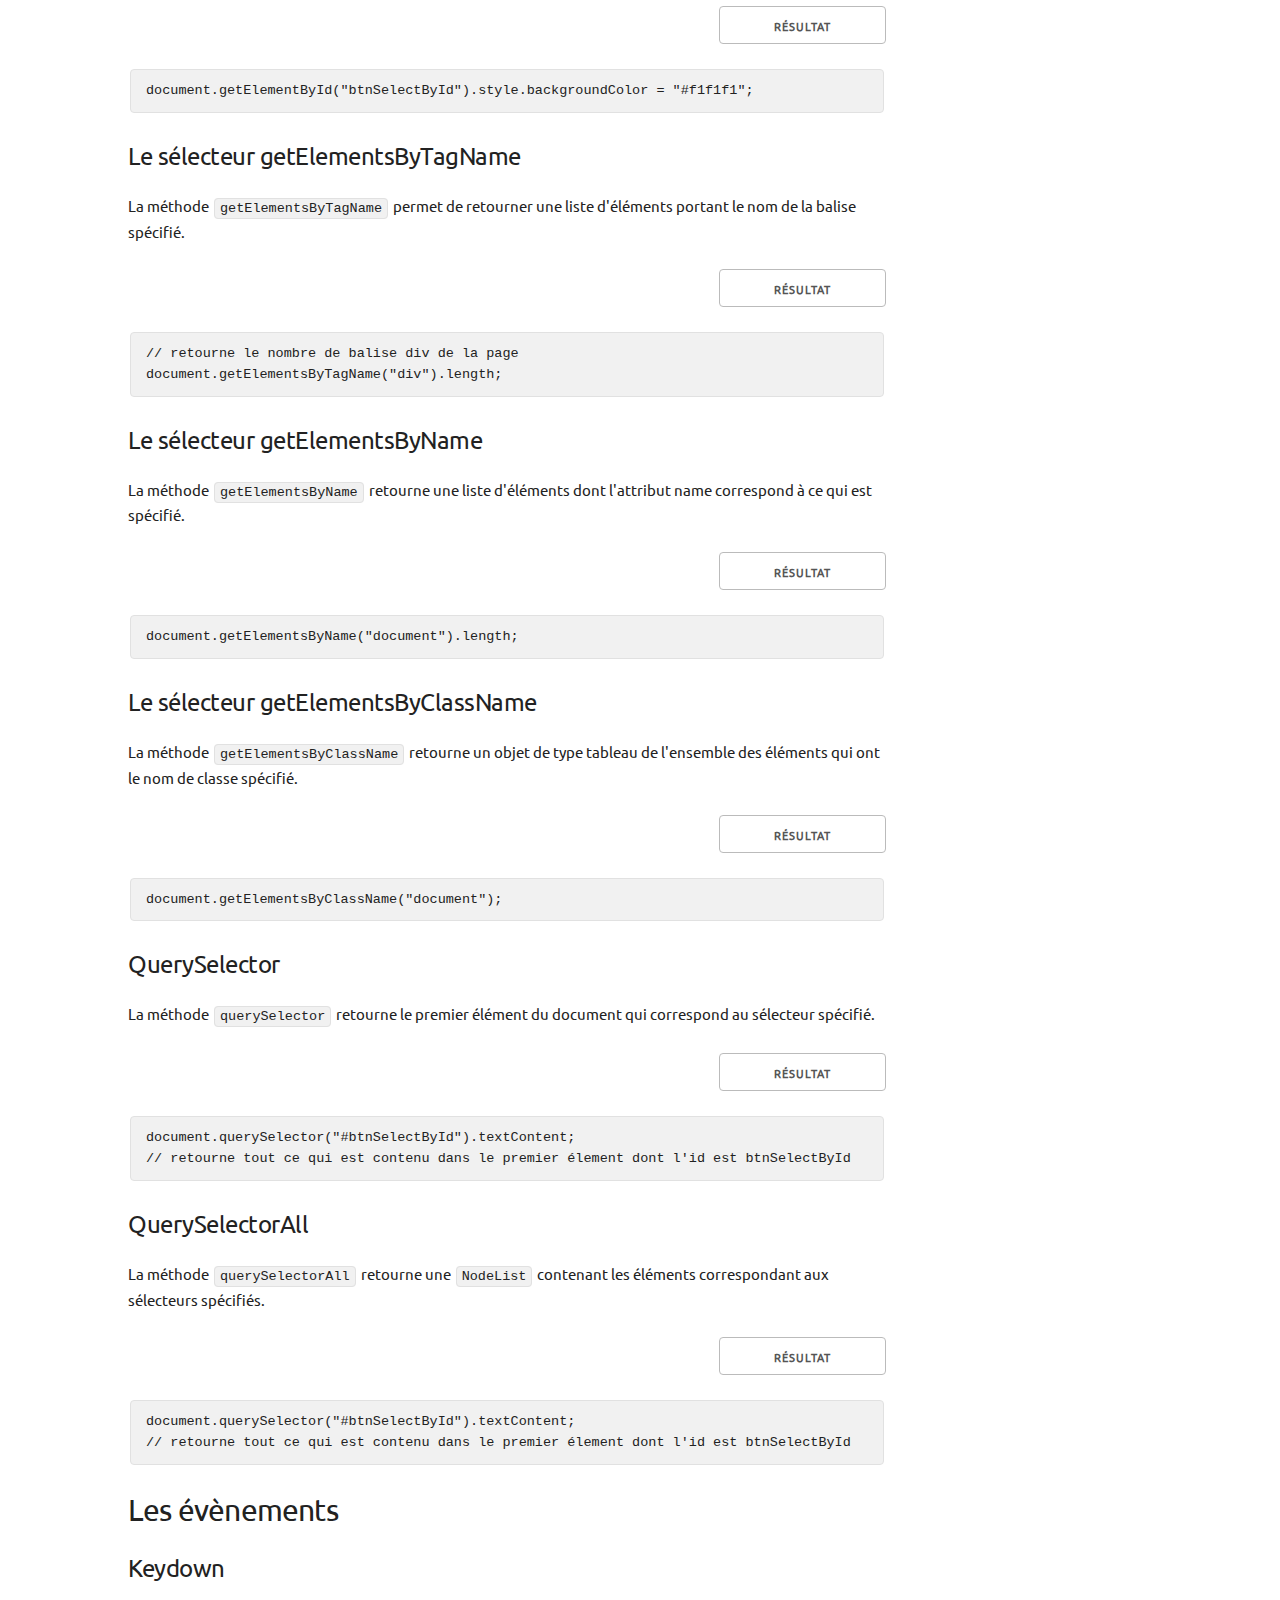
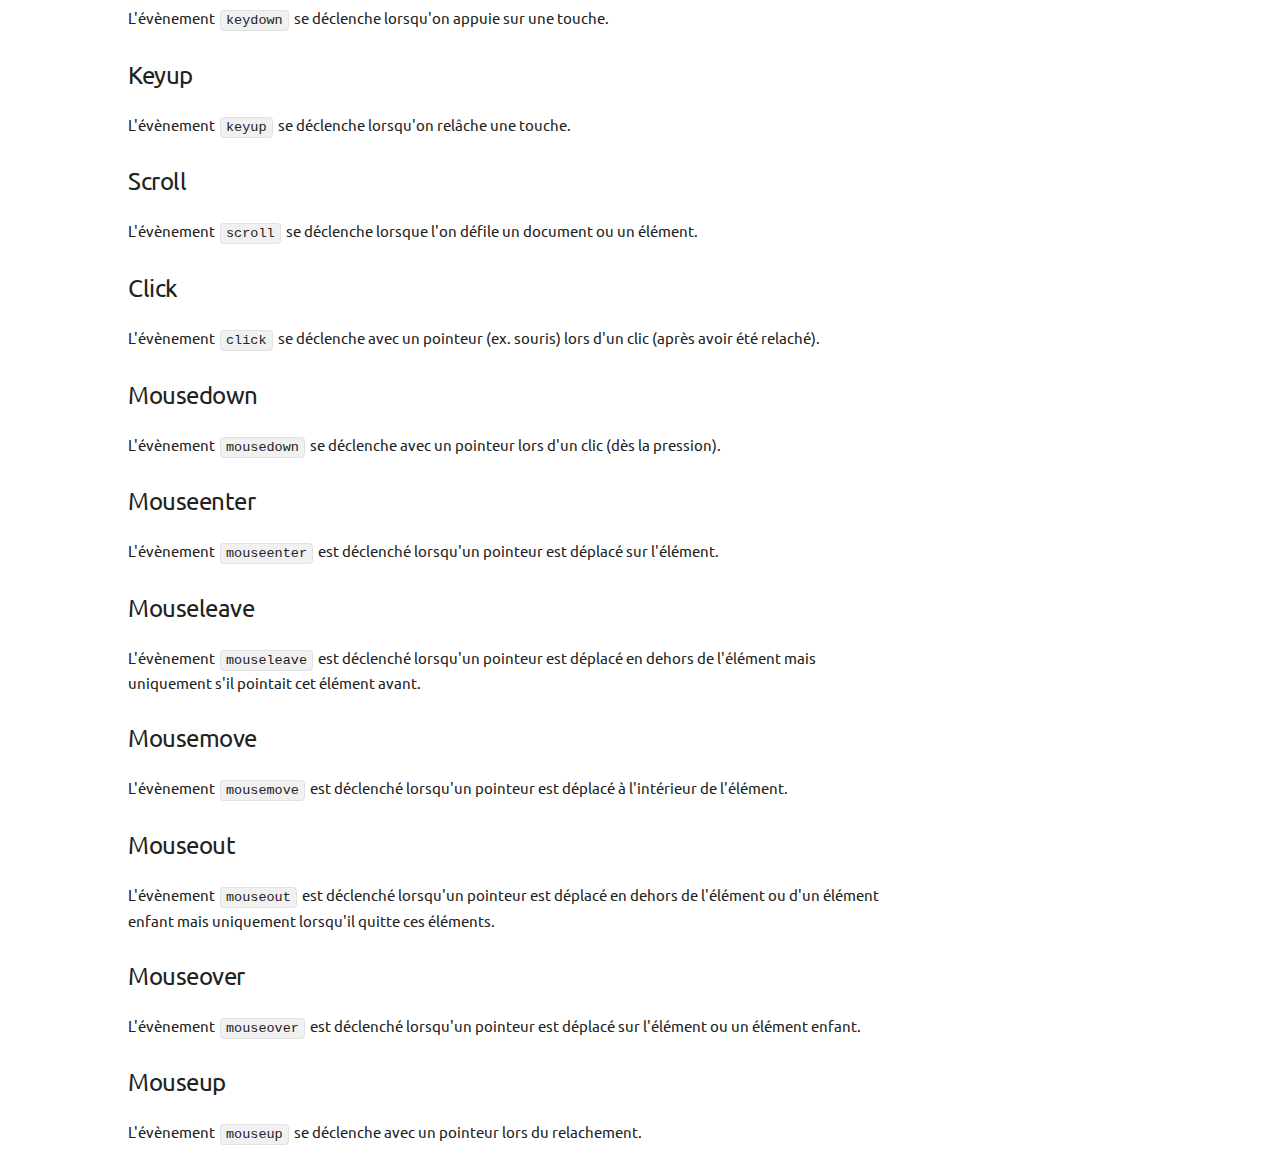
==== commit 211d67a4: "Cours DOM v1.3" ====
--- a/index.html
+++ b/index.html
@@ -968,6 +968,101 @@
 
                 <pre><code id="selecteurQuerySelectorAll">
                 </code></pre>
+
+              </section>
+
+            </article>
+
+            <!-- LES EVENTS -->
+            <article id="evenements">
+
+              <h4>Les évènements</h4>
+
+              <!-- EVENT KEYDOWN -->
+              <section id="eventKeydown">
+
+                <h5>Keydown</h5>
+                <p>L'évènement <code>keydown</code> se déclenche lorsqu'on appuie sur une touche.</p>
+
+              </section>
+
+              <!-- EVENT KEYUP -->
+              <section id="eventKeyup">
+
+                <h5>Keyup</h5>
+                <p>L'évènement <code>keyup</code> se déclenche lorsqu'on relâche une touche.</p>
+
+              </section>
+
+              <!-- EVENT SCROLL -->
+              <section id="eventScroll">
+
+                <h5>Scroll</h5>
+                <p>L'évènement <code>scroll</code> se déclenche lorsque l'on défile un document ou un élément.</p>
+
+              </section>
+
+              <!-- EVENT CLICK -->
+              <section id="eventClick">
+
+                <h5>Click</h5>
+                <p>L'évènement <code>click</code> se déclenche avec un pointeur (ex. souris) lors d'un clic (après avoir été relaché).</p>
+
+              </section>
+
+              <!-- EVENT MOUSEDOWN -->
+              <section id="eventMousedown">
+
+                <h5>Mousedown</h5>
+                <p>L'évènement <code>mousedown</code> se déclenche avec un pointeur lors d'un clic (dès la pression).</p>
+
+              </section>
+
+              <!-- EVENT MOUSEENTER -->
+              <section id="eventMouseenter">
+
+                <h5>Mouseenter</h5>
+                <p>L'évènement <code>mouseenter</code> est déclenché lorsqu'un pointeur est déplacé sur l'élément.</p>
+
+              </section>
+
+              <!-- EVENT MOUSELEAVE -->
+              <section id="eventMouseleave">
+
+                <h5>Mouseleave</h5>
+                <p>L'évènement <code>mouseleave</code> est déclenché lorsqu'un pointeur est déplacé en dehors de l'élément mais uniquement s'il pointait cet élément avant.</p>
+
+              </section>
+
+              <!-- EVENT MOUSEMOVE -->
+              <section id="eventMousemove">
+
+                <h5>Mousemove</h5>
+                <p>L'évènement <code>mousemove</code> est déclenché lorsqu'un pointeur est déplacé à l'intérieur de l'élément.</p>
+
+              </section>
+
+              <!-- EVENT MOUSEOUT -->
+              <section id="eventMouseout">
+
+                <h5>Mouseout</h5>
+                <p>L'évènement <code>mouseout</code> est déclenché lorsqu'un pointeur est déplacé en dehors de l'élément ou d'un élément enfant mais uniquement lorsqu'il quitte ces éléments.</p>
+                
+              </section>
+
+              <!-- EVENT MOUSEOVER -->
+              <section id="eventMouseover">
+
+                <h5>Mouseover</h5>
+                <p>L'évènement <code>mouseover</code> est déclenché lorsqu'un pointeur est déplacé sur l'élément ou un élément enfant.</p>
+
+              </section>
+
+              <!-- EVENT MOUSEUP -->
+              <section id="eventMouseup">
+
+                <h5>Mouseup</h5>
+                <p>L'évènement <code>mouseup</code> se déclenche avec un pointeur lors du relachement.</p>
 
               </section>
 
@@ -1123,10 +1218,9 @@
                   <li><a href="#eventMouseenter">Mouseenter</a></li>
                   <li><a href="#eventMouseleave">Mouseleave</a></li>
                   <li><a href="#eventMousemove">Mousemove</a></li>
-                  <li><a href="#eventMouseleave">Mouseout</a></li>
+                  <li><a href="#eventMouseout">Mouseout</a></li>
                   <li><a href="#eventMouseover">Mouveover</a></li>
                   <li><a href="#eventMouseup">Mouseup</a></li>
-                  <li><a href="#eventMouseleave">Mouseout</a></li>
                 </ul>
               </details>
 
